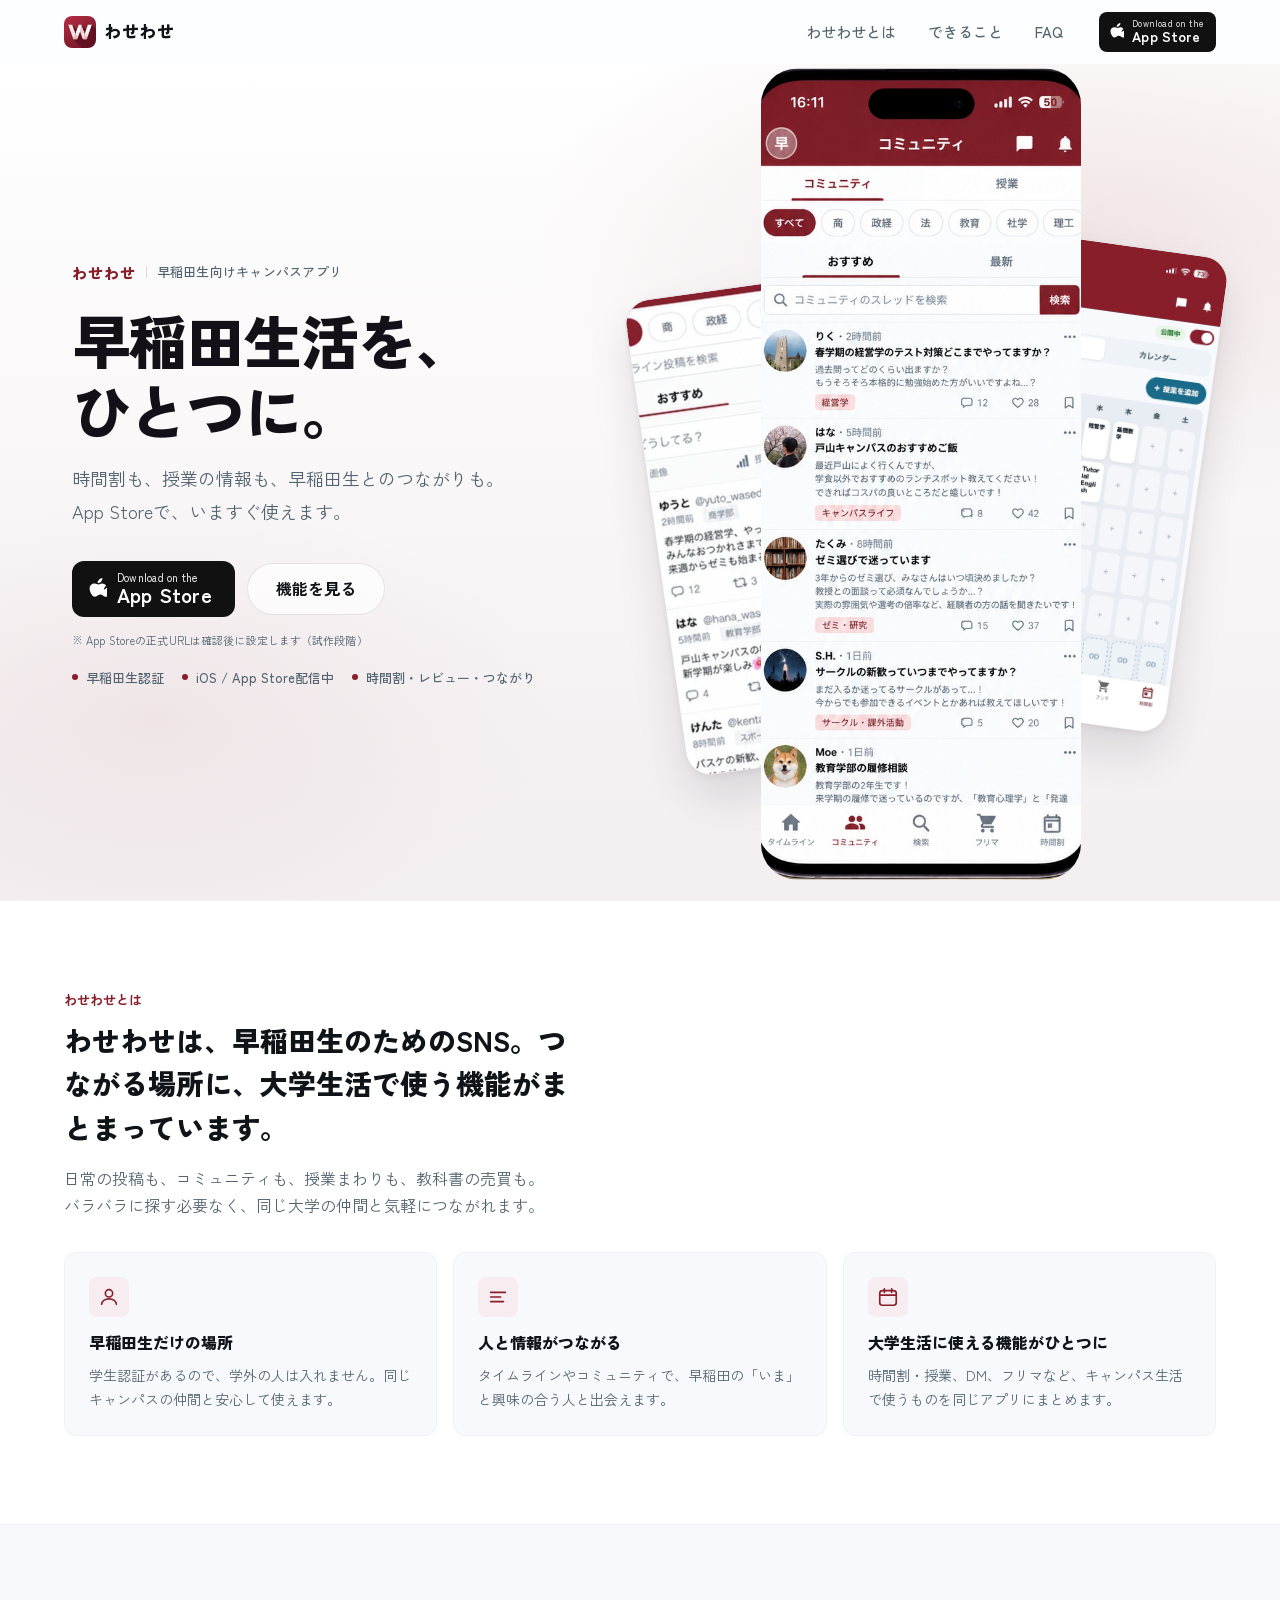
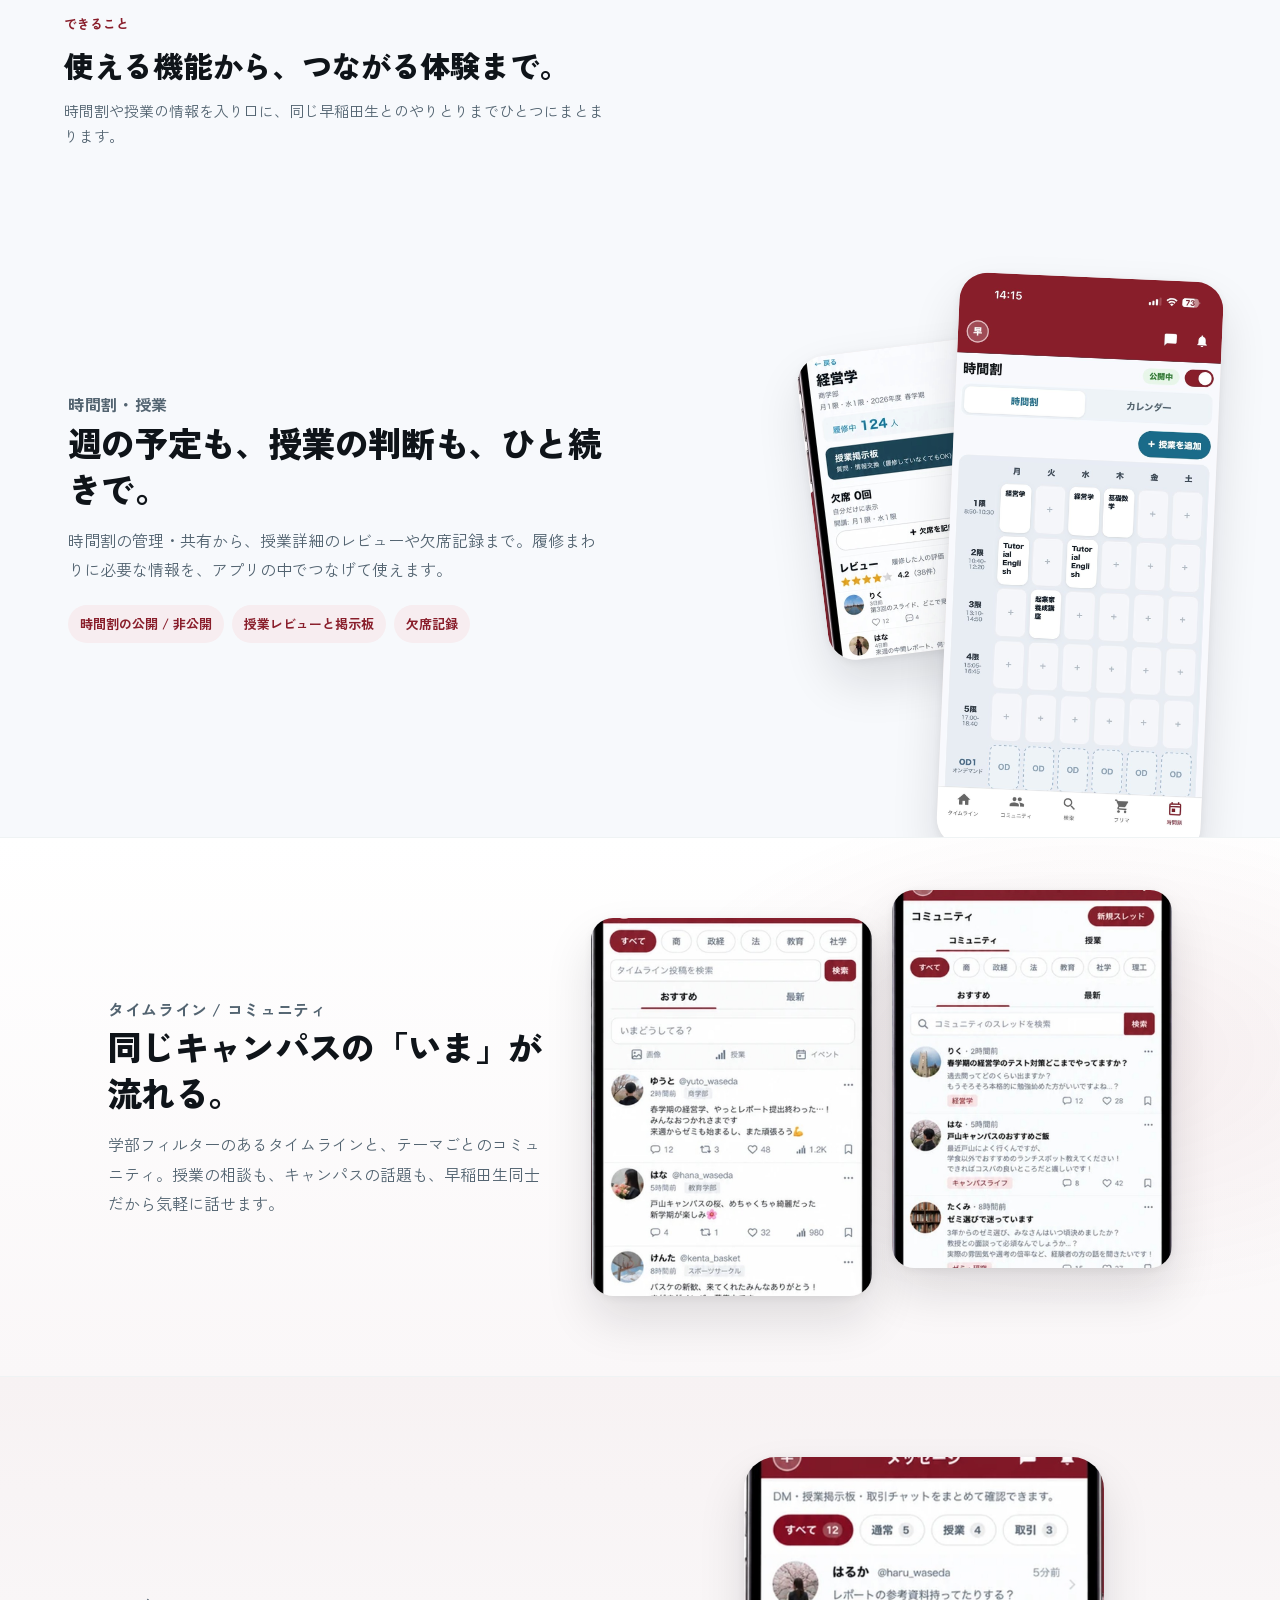
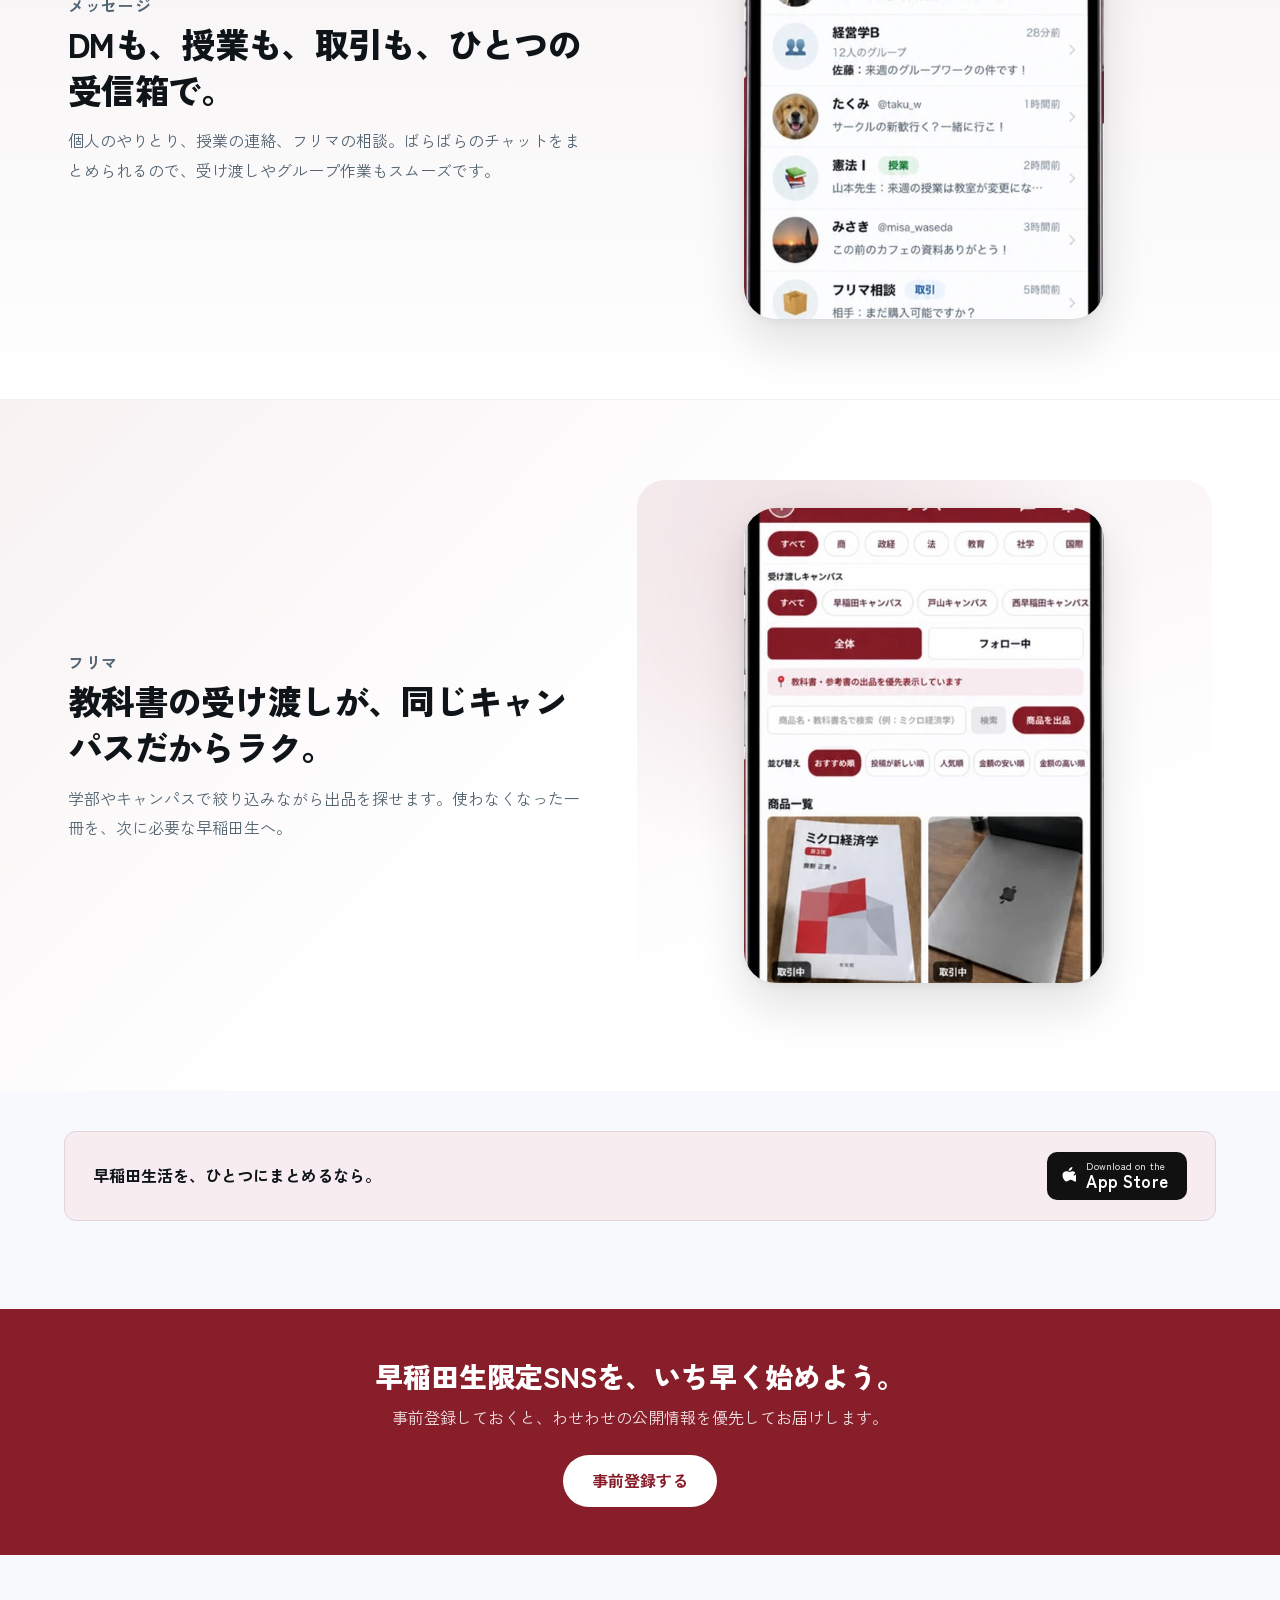
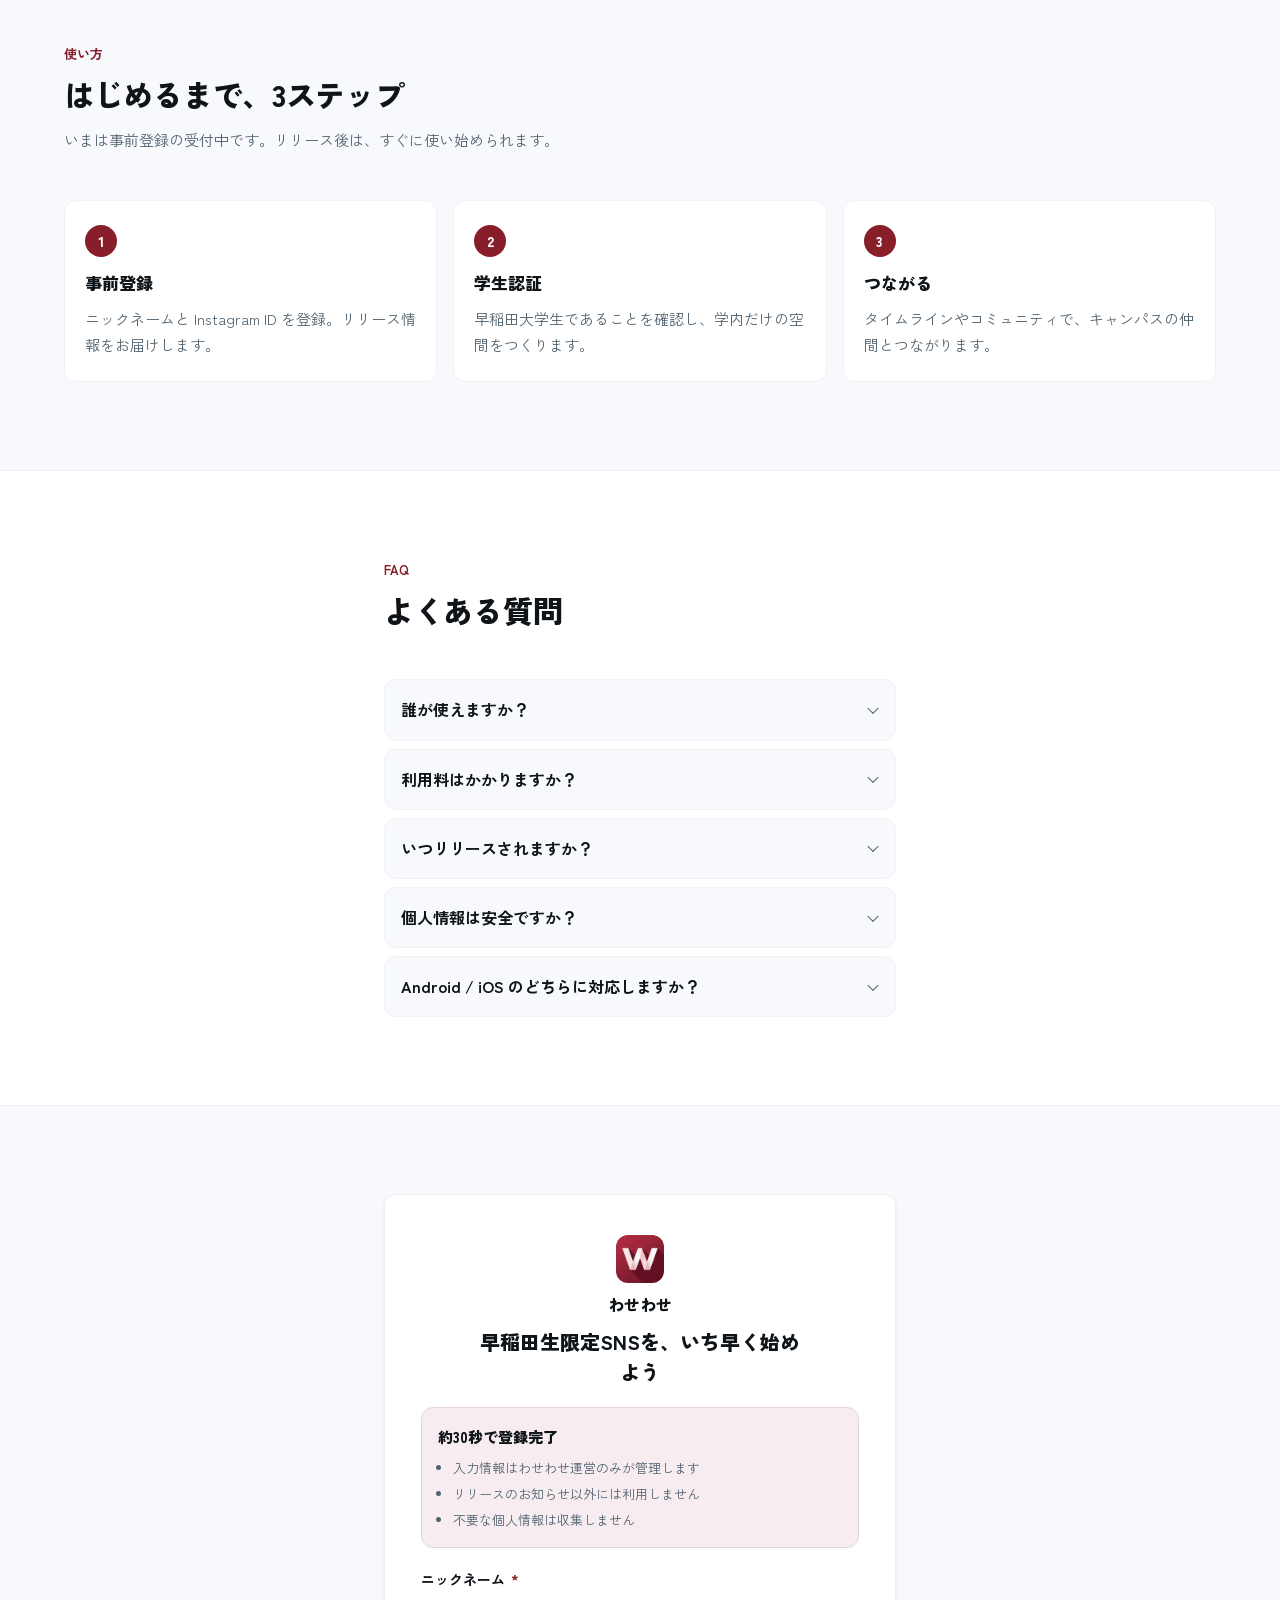
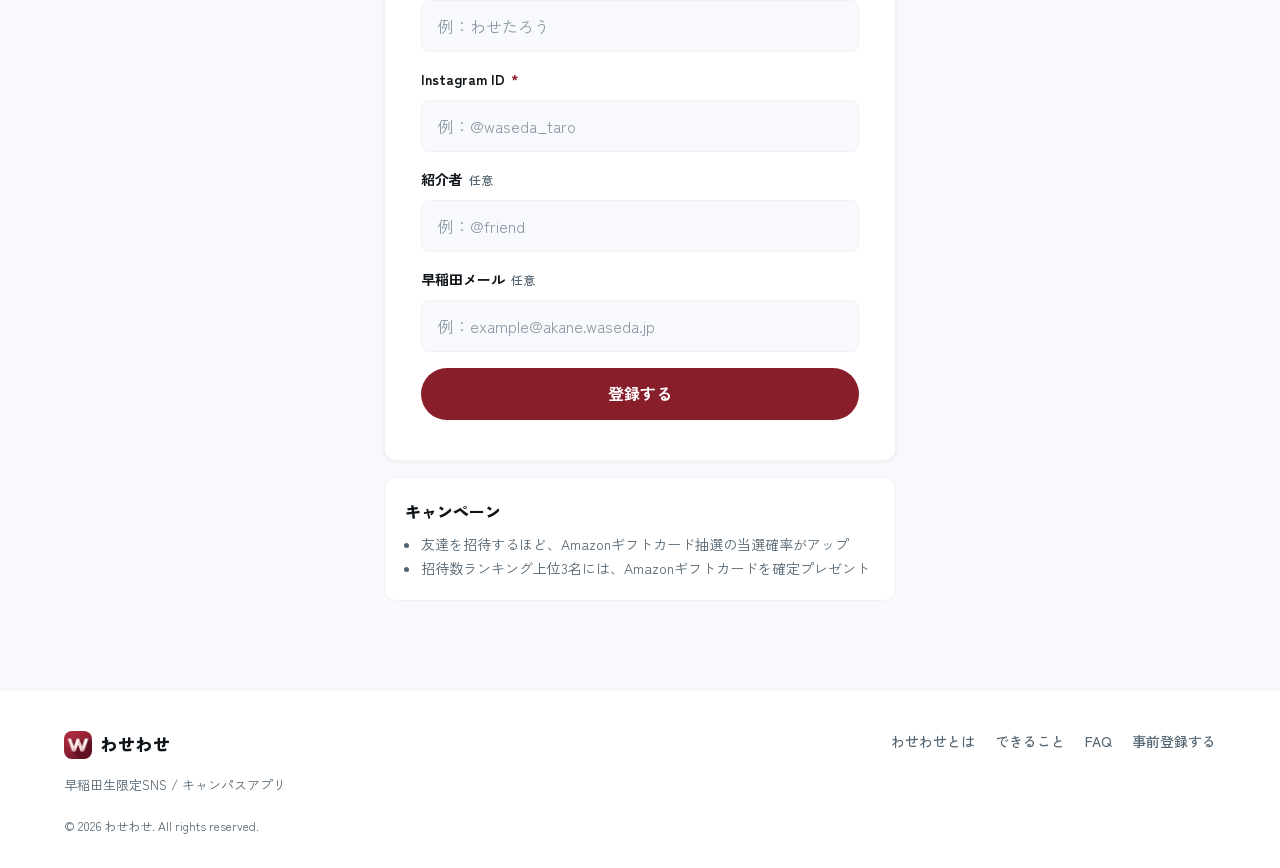
==== index.html @ 4f7f4a66 "Improve hero and feature visuals with cropped App Store screens. Extract phone-only frames from prom" ====
<!DOCTYPE html>
<html lang="ja">
<head>
  <meta charset="UTF-8" />
  <meta name="viewport" content="width=device-width, initial-scale=1.0" />

  <title>わせわせ | 早稲田生限定SNS</title>
  <meta name="description" content="わせわせは、早稲田生のためのSNS / キャンパスアプリ。タイムライン、コミュニティ、時間割・授業、DM、フリマで大学生活がひとつにつながる。事前登録受付中。" />
  <meta name="keywords" content="わせわせ,wasewase,早稲田大学,SNS,キャンパス,学生" />
  <meta name="author" content="わせわせ" />
  <meta name="robots" content="index, follow" />
  <meta name="google-site-verification" content="3jOhCCdu1LfEHLCVnYx2T_1ldAXAvMsO1ZqApKOHYyM" />
  <link rel="canonical" href="https://wasewase.app/" />

  <meta property="og:type" content="website" />
  <meta property="og:locale" content="ja_JP" />
  <meta property="og:site_name" content="わせわせ" />
  <meta property="og:title" content="わせわせ | 早稲田生限定SNS" />
  <meta property="og:description" content="タイムライン、コミュニティ、時間割・授業、DM、フリマ。早稲田生の大学生活がひとつにつながるSNS。事前登録受付中。" />
  <meta property="og:url" content="https://wasewase.app/" />
  <meta property="og:image" content="https://wasewase.app/assets/images/ogp.png" />
  <meta property="og:image:width" content="1200" />
  <meta property="og:image:height" content="630" />

  <meta name="twitter:card" content="summary_large_image" />
  <meta name="twitter:title" content="わせわせ | 早稲田生限定SNS" />
  <meta name="twitter:description" content="タイムライン、コミュニティ、時間割・授業、DM、フリマ。早稲田生の大学生活がひとつにつながるSNS。" />
  <meta name="twitter:image" content="https://wasewase.app/assets/images/ogp.png" />

  <script type="application/ld+json">
  {
    "@context": "https://schema.org",
    "@type": "WebSite",
    "name": "わせわせ",
    "alternateName": "wasewase",
    "url": "https://wasewase-officialwebsite.onrender.com/"
  }
  </script>

  <link rel="icon" type="image/png" href="./assets/icons/logo-icon.png" />
  <meta name="theme-color" content="#891E2B" />

  <link rel="preconnect" href="https://fonts.googleapis.com" />
  <link rel="preconnect" href="https://fonts.gstatic.com" crossorigin />
  <link href="https://fonts.googleapis.com/css2?family=Zen+Kaku+Gothic+New:wght@400;500;700;900&family=Noto+Sans+JP:wght@400;500;700&display=swap" rel="stylesheet" />

  <link rel="stylesheet" href="./css/style.css?v=20261009visuals3" />
  <link rel="stylesheet" href="./css/animation.css?v=20261009visuals3" />
  <noscript>
    <style>
      .reveal { opacity: 1; transform: none; }
    </style>
  </noscript>
</head>

<body>
  <a class="skip-link" href="#top">本文へスキップ</a>

  <header id="site-header" class="site-header">
    <div class="site-header__inner">
      <a href="#top" class="brand" aria-label="わせわせ トップへ">
        <span class="brand__icon" aria-hidden="true">
          <img src="./assets/icons/logo-icon.png" alt="" width="64" height="64" decoding="async" />
        </span>
        <span class="brand__name">わせわせ</span>
      </a>

      <nav class="site-nav" aria-label="メインナビゲーション">
        <a href="#about" class="site-nav__link">わせわせとは</a>
        <a href="#features" class="site-nav__link">できること</a>
        <a href="#faq" class="site-nav__link">FAQ</a>
      </nav>

      <a
        href="#"
        class="store-cta store-cta--sm header-cta"
        data-store-cta
        data-appstore-pending
        aria-describedby="appstore-url-note"
      >
        <span class="store-cta__icon" aria-hidden="true">
          <svg width="14" height="17" viewBox="0 0 14 17" fill="currentColor" aria-hidden="true"><path d="M11.6 9.1c0-2.1 1.7-3.1 1.8-3.2-1-1.4-2.5-1.6-3-1.7-1.3-.1-2.5.8-3.1.8-.7 0-1.7-.7-2.8-.7C2.3 4.4.5 5.6.5 8.1c0 1.6.6 3.3 1.4 4.5.7 1 1.5 2 2.6 2 .1 0 1.1-.1 2.2-1 .5-.4 1.3-.9 2.1-.9.8 0 1.5.4 2.1.9 1.1.9 1.3 1 2.1 1 1.1 0 1.9-1.1 2.6-2.1.8-1.1 1.1-2.2 1.1-2.2-.1 0-2-.8-2.1-3.2zM9.5 2.6C10.1 1.9 10.5.9 10.4 0c-.9 0-2 .6-2.6 1.3C7.1 2 6.6 3 6.7 3.9c1 .1 2-.5 2.8-1.3z"/></svg>
        </span>
        <span class="store-cta__text">
          <span class="store-cta__eyebrow">Download on the</span>
          <span class="store-cta__label">App Store</span>
        </span>
      </a>

      <button type="button" class="menu-toggle" id="menu-toggle" aria-label="メニューを開く" aria-expanded="false" aria-controls="mobile-menu">
        <span></span><span></span>
      </button>
    </div>

    <div id="mobile-menu" class="mobile-menu" hidden>
      <a href="#about" class="mobile-menu__link">わせわせとは</a>
      <a href="#features" class="mobile-menu__link">できること</a>
      <a href="#faq" class="mobile-menu__link">FAQ</a>
      <a
        href="#"
        class="store-cta mobile-menu__cta"
        data-store-cta
        data-appstore-pending
        aria-describedby="appstore-url-note"
      >
        <span class="store-cta__label">App Storeで入手</span>
      </a>
    </div>
  </header>

  <main id="top">
    <section class="hero" aria-labelledby="hero-heading">
      <div class="hero__atmosphere" aria-hidden="true"></div>

      <div class="hero__inner">
        <div class="hero__copy">
          <p class="hero__eyebrow">
            <span class="hero__brand-mark">わせわせ</span>
            <span class="hero__eyebrow-sep" aria-hidden="true"></span>
            <span>早稲田生向けキャンパスアプリ</span>
          </p>

          <h1 id="hero-heading" class="hero__title">
            早稲田生活を、<br class="hero__br" />ひとつに。
          </h1>

          <p class="hero__lead">
            時間割も、授業の情報も、早稲田生とのつながりも。<br class="hide-mobile" />
            App Storeで、いますぐ使えます。
          </p>

          <div class="hero__actions">
            <a
              href="#"
              class="store-cta store-cta--lg"
              data-store-cta
              data-appstore-pending
              aria-describedby="appstore-url-note"
            >
              <span class="store-cta__icon" aria-hidden="true">
                <svg width="18" height="22" viewBox="0 0 14 17" fill="currentColor" aria-hidden="true"><path d="M11.6 9.1c0-2.1 1.7-3.1 1.8-3.2-1-1.4-2.5-1.6-3-1.7-1.3-.1-2.5.8-3.1.8-.7 0-1.7-.7-2.8-.7C2.3 4.4.5 5.6.5 8.1c0 1.6.6 3.3 1.4 4.5.7 1 1.5 2 2.6 2 .1 0 1.1-.1 2.2-1 .5-.4 1.3-.9 2.1-.9.8 0 1.5.4 2.1.9 1.1.9 1.3 1 2.1 1 1.1 0 1.9-1.1 2.6-2.1.8-1.1 1.1-2.2 1.1-2.2-.1 0-2-.8-2.1-3.2zM9.5 2.6C10.1 1.9 10.5.9 10.4 0c-.9 0-2 .6-2.6 1.3C7.1 2 6.6 3 6.7 3.9c1 .1 2-.5 2.8-1.3z"/></svg>
              </span>
              <span class="store-cta__text">
                <span class="store-cta__eyebrow">Download on the</span>
                <span class="store-cta__label">App Store</span>
              </span>
            </a>
            <a href="#features" class="btn btn--ghost btn--lg hero__secondary">機能を見る</a>
          </div>

          <p id="appstore-url-note" class="hero__store-note">
            ※ App Storeの正式URLは確認後に設定します（試作段階）
          </p>

          <ul class="hero__facts">
            <li>早稲田生認証</li>
            <li>iOS / App Store配信中</li>
            <li>時間割・レビュー・つながり</li>
          </ul>
        </div>

        <div class="hero__visual" aria-label="アプリ画面のプレビュー">
          <div class="phone-stage phone-stage--hero">
            <div class="phone-stage__glow" aria-hidden="true"></div>

            <figure class="phone phone--side phone--left">
              <img
                src="./assets/images/shot-timeline.jpg"
                alt="わせわせのタイムライン画面"
                width="888"
                height="1200"
                decoding="async"
                fetchpriority="low"
              />
            </figure>

            <figure class="phone phone--main phone--framed phone--hero-main">
              <img
                src="./assets/images/shot-community-hi.jpg"
                alt="わせわせのコミュニティ画面。学部フィルターとスレッド一覧が表示されている"
                width="519"
                height="1315"
                decoding="async"
                fetchpriority="high"
              />
            </figure>

            <figure class="phone phone--side phone--right">
              <img
                src="./assets/images/app-timetable.jpg"
                alt="わせわせの時間割画面"
                width="390"
                height="848"
                decoding="async"
                fetchpriority="low"
              />
            </figure>
          </div>
        </div>
      </div>
    </section>

    <section id="about" class="section about" aria-labelledby="about-heading">
      <div class="section__inner">
        <p class="section__label reveal reveal--fade" data-reveal>わせわせとは</p>
        <h2 id="about-heading" class="about__statement reveal reveal--up" data-reveal>
          わせわせは、早稲田生のためのSNS。つながる場所に、大学生活で使う機能がまとまっています。
        </h2>
        <p class="about__note reveal reveal--up" data-reveal data-reveal-delay="80">
          日常の投稿も、コミュニティも、授業まわりも、教科書の売買も。<br class="hide-mobile" />
          バラバラに探す必要なく、同じ大学の仲間と気軽につながれます。
        </p>

        <ul class="about__points">
          <li class="point-card reveal reveal--up" data-reveal>
            <span class="point-card__icon" aria-hidden="true">
              <svg width="22" height="22" viewBox="0 0 24 24" fill="none"><path d="M12 12a4 4 0 1 0 0-8 4 4 0 0 0 0 8Z" stroke="currentColor" stroke-width="1.8"/><path d="M4 20c0-3.5 3.6-6 8-6s8 2.5 8 6" stroke="currentColor" stroke-width="1.8" stroke-linecap="round"/></svg>
            </span>
            <h3>早稲田生だけの場所</h3>
            <p>学生認証があるので、学外の人は入れません。同じキャンパスの仲間と安心して使えます。</p>
          </li>
          <li class="point-card reveal reveal--up" data-reveal data-reveal-delay="80">
            <span class="point-card__icon" aria-hidden="true">
              <svg width="22" height="22" viewBox="0 0 24 24" fill="none"><path d="M4 7h16M4 12h11M4 17h14" stroke="currentColor" stroke-width="1.8" stroke-linecap="round"/></svg>
            </span>
            <h3>人と情報がつながる</h3>
            <p>タイムラインやコミュニティで、早稲田の「いま」と興味の合う人と出会えます。</p>
          </li>
          <li class="point-card reveal reveal--up" data-reveal data-reveal-delay="160">
            <span class="point-card__icon" aria-hidden="true">
              <svg width="22" height="22" viewBox="0 0 24 24" fill="none"><rect x="3" y="5" width="18" height="16" rx="3" stroke="currentColor" stroke-width="1.8"/><path d="M8 3v4M16 3v4M3 10h18" stroke="currentColor" stroke-width="1.8" stroke-linecap="round"/></svg>
            </span>
            <h3>大学生活に使える機能がひとつに</h3>
            <p>時間割・授業、DM、フリマなど、キャンパス生活で使うものを同じアプリにまとめます。</p>
          </li>
        </ul>
      </div>
    </section>

    <section id="features" class="section features" aria-labelledby="features-heading">
      <div class="section__inner">
        <div class="section__header reveal reveal--up" data-reveal>
          <p class="section__label">できること</p>
          <h2 id="features-heading">使える機能から、つながる体験まで。</h2>
          <p class="section__desc">時間割や授業の情報を入り口に、同じ早稲田生とのやりとりまでひとつにまとまります。</p>
        </div>
      </div>

      <!-- 1. 時間割・授業：重なり2台 -->
      <article class="showcase showcase--pair reveal reveal--up" data-reveal aria-labelledby="feat-class-heading">
        <div class="showcase__inner">
          <div class="showcase__copy">
            <p class="showcase__label">時間割・授業</p>
            <h3 id="feat-class-heading">週の予定も、授業の判断も、ひと続きで。</h3>
            <p>時間割の管理・共有から、授業詳細のレビューや欠席記録まで。履修まわりに必要な情報を、アプリの中でつなげて使えます。</p>
            <ul class="showcase__points">
              <li>時間割の公開 / 非公開</li>
              <li>授業レビューと掲示板</li>
              <li>欠席記録</li>
            </ul>
          </div>
          <div class="showcase__visual showcase__visual--stack" aria-label="時間割と授業詳細の画面">
            <figure class="shot shot--back">
              <img src="./assets/images/shot-course.jpg" alt="わせわせの授業詳細画面。レビューと欠席記録が表示されている" width="911" height="1200" loading="eager" decoding="async" />
            </figure>
            <figure class="shot shot--front">
              <img src="./assets/images/app-timetable.jpg" alt="わせわせの時間割画面" width="390" height="848" loading="eager" decoding="async" />
            </figure>
          </div>
        </div>
      </article>

      <!-- 2. タイムライン / コミュニティ：横並び寄り + 色面 -->
      <article class="showcase showcase--social reveal reveal--up" data-reveal aria-labelledby="feat-social-heading">
        <div class="showcase__inner showcase__inner--wide">
          <div class="showcase__copy">
            <p class="showcase__label">タイムライン / コミュニティ</p>
            <h3 id="feat-social-heading">同じキャンパスの「いま」が流れる。</h3>
            <p>学部フィルターのあるタイムラインと、テーマごとのコミュニティ。授業の相談も、キャンパスの話題も、早稲田生同士だから気軽に話せます。</p>
          </div>
          <div class="showcase__visual showcase__visual--duo" aria-label="タイムラインとコミュニティの画面">
            <figure class="shot">
              <img src="./assets/images/shot-timeline.jpg" alt="わせわせのタイムライン画面。投稿一覧と学部フィルター" width="888" height="1200" loading="eager" decoding="async" />
            </figure>
            <figure class="shot shot--offset">
              <img src="./assets/images/shot-community.jpg" alt="わせわせのコミュニティ画面。スレッド一覧" width="888" height="1200" loading="eager" decoding="async" />
            </figure>
          </div>
        </div>
      </article>

      <!-- 3. DM：大写し1台 -->
      <article class="showcase showcase--focus reveal reveal--up" data-reveal aria-labelledby="feat-dm-heading">
        <div class="showcase__inner">
          <div class="showcase__copy">
            <p class="showcase__label">メッセージ</p>
            <h3 id="feat-dm-heading">DMも、授業も、取引も、ひとつの受信箱で。</h3>
            <p>個人のやりとり、授業の連絡、フリマの相談。ばらばらのチャットをまとめられるので、受け渡しやグループ作業もスムーズです。</p>
          </div>
          <div class="showcase__visual showcase__visual--focus">
            <figure class="shot shot--large">
              <img src="./assets/images/shot-messages.jpg" alt="わせわせのメッセージ画面。DM・授業・取引チャットが一覧表示されている" width="935" height="1200" loading="eager" decoding="async" />
            </figure>
          </div>
        </div>
      </article>

      <!-- 4. フリマ：パネル + 端末 -->
      <article class="showcase showcase--market reveal reveal--up" data-reveal aria-labelledby="feat-market-heading">
        <div class="showcase__inner">
          <div class="showcase__copy">
            <p class="showcase__label">フリマ</p>
            <h3 id="feat-market-heading">教科書の受け渡しが、同じキャンパスだからラク。</h3>
            <p>学部やキャンパスで絞り込みながら出品を探せます。使わなくなった一冊を、次に必要な早稲田生へ。</p>
          </div>
          <div class="showcase__visual showcase__visual--panel">
            <figure class="shot shot--large">
              <img src="./assets/images/shot-fleamarket.jpg" alt="わせわせのフリマ画面。教科書などの出品一覧" width="911" height="1200" loading="eager" decoding="async" />
            </figure>
          </div>
        </div>
      </article>

      <div class="section__inner">
        <div class="inline-cta reveal reveal--up" data-reveal>
          <p>早稲田生活を、ひとつにまとめるなら。</p>
          <a
            href="#"
            class="store-cta"
            data-store-cta
            data-appstore-pending
            aria-describedby="appstore-url-note"
          >
            <span class="store-cta__icon" aria-hidden="true">
              <svg width="14" height="17" viewBox="0 0 14 17" fill="currentColor" aria-hidden="true"><path d="M11.6 9.1c0-2.1 1.7-3.1 1.8-3.2-1-1.4-2.5-1.6-3-1.7-1.3-.1-2.5.8-3.1.8-.7 0-1.7-.7-2.8-.7C2.3 4.4.5 5.6.5 8.1c0 1.6.6 3.3 1.4 4.5.7 1 1.5 2 2.6 2 .1 0 1.1-.1 2.2-1 .5-.4 1.3-.9 2.1-.9.8 0 1.5.4 2.1.9 1.1.9 1.3 1 2.1 1 1.1 0 1.9-1.1 2.6-2.1.8-1.1 1.1-2.2 1.1-2.2-.1 0-2-.8-2.1-3.2zM9.5 2.6C10.1 1.9 10.5.9 10.4 0c-.9 0-2 .6-2.6 1.3C7.1 2 6.6 3 6.7 3.9c1 .1 2-.5 2.8-1.3z"/></svg>
            </span>
            <span class="store-cta__text">
              <span class="store-cta__eyebrow">Download on the</span>
              <span class="store-cta__label">App Store</span>
            </span>
          </a>
        </div>
      </div>
    </section>

    <section class="cta-band" aria-labelledby="mid-cta-heading">
      <div class="cta-band__inner">
        <h2 id="mid-cta-heading">早稲田生限定SNSを、いち早く始めよう。</h2>
        <p>事前登録しておくと、わせわせの公開情報を優先してお届けします。</p>
        <a href="#signup" class="btn btn--on-brand btn--lg" data-cta="primary">事前登録する</a>
      </div>
    </section>

    <section id="flow" class="section flow" aria-labelledby="flow-heading">
      <div class="section__inner">
        <div class="section__header reveal reveal--up" data-reveal>
          <p class="section__label">使い方</p>
          <h2 id="flow-heading">はじめるまで、3ステップ</h2>
          <p class="section__desc">いまは事前登録の受付中です。リリース後は、すぐに使い始められます。</p>
        </div>
        <ol class="flow__steps">
          <li class="flow-step reveal reveal--up" data-reveal>
            <span class="flow-step__index">1</span>
            <h3>事前登録</h3>
            <p>ニックネームと Instagram ID を登録。リリース情報をお届けします。</p>
          </li>
          <li class="flow-step reveal reveal--up" data-reveal data-reveal-delay="80">
            <span class="flow-step__index">2</span>
            <h3>学生認証</h3>
            <p>早稲田大学生であることを確認し、学内だけの空間をつくります。</p>
          </li>
          <li class="flow-step reveal reveal--up" data-reveal data-reveal-delay="160">
            <span class="flow-step__index">3</span>
            <h3>つながる</h3>
            <p>タイムラインやコミュニティで、キャンパスの仲間とつながります。</p>
          </li>
        </ol>
      </div>
    </section>

    <section id="faq" class="section faq" aria-labelledby="faq-heading">
      <div class="section__inner section__inner--narrow">
        <div class="section__header reveal reveal--up" data-reveal>
          <p class="section__label">FAQ</p>
          <h2 id="faq-heading">よくある質問</h2>
        </div>

        <div class="faq__list">
          <details class="faq-item reveal reveal--up" data-reveal>
            <summary>誰が使えますか？</summary>
            <div class="faq-item__a">
              <p>早稲田大学に在籍する学生が対象です。学生認証を通過した方のみご利用いただけます。</p>
            </div>
          </details>
          <details class="faq-item reveal reveal--up" data-reveal data-reveal-delay="60">
            <summary>利用料はかかりますか？</summary>
            <div class="faq-item__a">
              <p>基本機能は無料でご利用いただけます。今後の有料プランについては、リリース時にお知らせします。</p>
            </div>
          </details>
          <details class="faq-item reveal reveal--up" data-reveal data-reveal-delay="120">
            <summary>いつリリースされますか？</summary>
            <div class="faq-item__a">
              <p>現在開発中です。事前登録いただいた方には、リリース情報を優先してお届けします。</p>
            </div>
          </details>
          <details class="faq-item reveal reveal--up" data-reveal data-reveal-delay="180">
            <summary>個人情報は安全ですか？</summary>
            <div class="faq-item__a">
              <p>登録情報は適切に管理し、サービス運営以外の目的では利用しません。詳細はリリース時のプライバシーポリシーをご確認ください。</p>
            </div>
          </details>
          <details class="faq-item reveal reveal--up" data-reveal data-reveal-delay="240">
            <summary>Android / iOS のどちらに対応しますか？</summary>
            <div class="faq-item__a">
              <p>モバイルアプリとしての提供を予定しています。対応OSの詳細は、リリース前にお知らせします。</p>
            </div>
          </details>
        </div>
      </div>
    </section>

    <section id="signup" class="section signup" aria-labelledby="signup-heading">
      <div class="section__inner section__inner--narrow">
        <div class="signup__panel reveal reveal--up" data-reveal>

          <div class="cta-block" data-mode="preregister">
            <div id="signup-form-view">
              <div class="signup-brand">
                <span class="signup-brand__icon" aria-hidden="true">
                  <img src="./assets/icons/logo-icon.png" alt="" width="96" height="96" decoding="async" />
                </span>
                <p class="signup-brand__name">わせわせ</p>
                <h2 id="signup-heading" class="signup-brand__headline">
                  早稲田生限定SNSを、いち早く始めよう
                </h2>
              </div>

              <div class="trust-note">
                <p class="trust-note__title">約30秒で登録完了</p>
                <ul class="trust-note__list">
                  <li>入力情報はわせわせ運営のみが管理します</li>
                  <li>リリースのお知らせ以外には利用しません</li>
                  <li>不要な個人情報は収集しません</li>
                </ul>
              </div>

              <form id="preregister-form" class="signup-form" novalidate>
                <div class="form-field">
                  <label for="nickname" class="form-field__label">
                    ニックネーム<span class="form-field__req" aria-hidden="true">*</span>
                  </label>
                  <input
                    type="text"
                    id="nickname"
                    name="nickname"
                    class="form-field__input"
                    placeholder="例：わせたろう"
                    autocomplete="nickname"
                    maxlength="80"
                    required
                    aria-required="true"
                  />
                  <p class="form-field__error" data-error-for="nickname" hidden></p>
                </div>

                <div class="form-field">
                  <label for="instagram" class="form-field__label">
                    Instagram ID<span class="form-field__req" aria-hidden="true">*</span>
                  </label>
                  <input
                    type="text"
                    id="instagram"
                    name="instagram"
                    class="form-field__input"
                    placeholder="例：@waseda_taro"
                    autocomplete="username"
                    maxlength="80"
                    spellcheck="false"
                    required
                    aria-required="true"
                  />
                  <p class="form-field__error" data-error-for="instagram" hidden></p>
                </div>

                <div class="form-field">
                  <label for="referrer" class="form-field__label">
                    紹介者
                    <span class="form-field__optional">任意</span>
                  </label>
                  <input
                    type="text"
                    id="referrer"
                    name="referrer"
                    class="form-field__input"
                    placeholder="例：@friend"
                    maxlength="120"
                    spellcheck="false"
                  />
                  <p class="form-field__error" data-error-for="referrer" hidden></p>
                </div>

                <div class="form-field">
                  <label for="wasedaEmail" class="form-field__label">
                    早稲田メール
                    <span class="form-field__optional">任意</span>
                  </label>
                  <input
                    type="email"
                    id="wasedaEmail"
                    name="wasedaEmail"
                    class="form-field__input"
                    placeholder="例：example@akane.waseda.jp"
                    autocomplete="email"
                    maxlength="120"
                  />
                  <p class="form-field__error" data-error-for="wasedaEmail" hidden></p>
                </div>

                <button type="submit" class="btn btn--primary btn--lg btn--block" id="submit-btn">
                  <span class="btn__label">登録する</span>
                  <span class="btn__loading" hidden aria-hidden="true">送信中…</span>
                </button>

                <div id="form-message" class="form-message" role="status" aria-live="polite" hidden></div>
              </form>
            </div>

            <div id="signup-thanks" class="thanks-card" hidden tabindex="-1" role="status" aria-live="polite">
              <div class="thanks-card__icon" aria-hidden="true">
                <svg width="28" height="28" viewBox="0 0 28 28" fill="none">
                  <path d="M7 14.5 11.5 19 21 9" stroke="currentColor" stroke-width="2.2" stroke-linecap="round" stroke-linejoin="round"/>
                </svg>
              </div>

              <h3 class="thanks-card__title">事前登録ありがとうございます！</h3>
              <p class="thanks-card__lead">わせわせのリリース情報をいち早くお届けします。</p>

              <div class="campaign-note campaign-note--thanks">
                <p class="campaign-note__title">事前登録期間限定キャンペーン実施中</p>
                <ul class="campaign-note__list">
                  <li>友達を招待すると、Amazonギフトカード抽選の当選確率がアップ</li>
                  <li>さらに招待数ランキング上位3名には、Amazonギフトカードを確定プレゼント</li>
                </ul>
              </div>

              <p class="thanks-card__body">
                わせわせは、早稲田生が増えるほどもっと便利で楽しいコミュニティになります。<br />
                初期メンバーとして、ぜひ友達にも教えてみてください。
              </p>

              <a
                id="thanks-instagram-link"
                class="btn btn--primary btn--lg btn--block thanks-card__share"
                href="https://www.instagram.com/"
                target="_blank"
                rel="noopener noreferrer"
              >
                Instagramでシェアする
              </a>
            </div>
          </div>

          <div class="cta-block" data-mode="appstore" hidden>
            <div class="section__header section__header--center">
              <p class="section__label">ダウンロード</p>
              <h2 class="section__title">アプリをダウンロード</h2>
              <p class="section__desc">わせわせは App Store からダウンロードできます。</p>
            </div>
            <div class="appstore-cta">
              <a
                href="#"
                class="btn btn--primary btn--lg"
                data-appstore-link
                aria-label="App Store でダウンロード"
              >
                App Store で入手
              </a>
            </div>
          </div>
        </div>

        <aside class="campaign-card reveal reveal--up" data-reveal aria-labelledby="campaign-heading">
          <h3 id="campaign-heading">キャンペーン</h3>
          <ul>
            <li>友達を招待するほど、Amazonギフトカード抽選の当選確率がアップ</li>
            <li>招待数ランキング上位3名には、Amazonギフトカードを確定プレゼント</li>
          </ul>
        </aside>
      </div>
    </section>
  </main>

  <footer class="site-footer">
    <div class="site-footer__inner">
      <div class="site-footer__brand">
        <a href="#top" class="brand brand--footer">
          <span class="brand__icon" aria-hidden="true">
            <img src="./assets/icons/logo-icon.png" alt="" width="64" height="64" decoding="async" />
          </span>
          <span class="brand__name">わせわせ</span>
        </a>
        <p class="site-footer__tagline">早稲田生限定SNS / キャンパスアプリ</p>
      </div>

      <nav class="site-footer__nav" aria-label="フッターナビ">
        <a href="#about">わせわせとは</a>
        <a href="#features">できること</a>
        <a href="#faq">FAQ</a>
        <a href="#signup" data-cta="primary">事前登録する</a>
      </nav>

      <p class="site-footer__copy">
        &copy; <span id="year"></span> わせわせ. All rights reserved.
      </p>
    </div>
  </footer>

  <script src="./js/animation.js" defer></script>
  <script src="./js/form.js" defer></script>
  <script src="./js/main.js" defer></script>
</body>
</html>
---- css/style.css ----
/**
 * style.css
 * わせわせ公式サイト — アプリに合わせたライトなデザインシステム
 *
 * Primary #891E2B / Background #F7F9FC / Surface #FFFFFF
 */

:root {
  --primary: #891e2b;
  --primary-hover: #6f1722;
  --bg: #f7f9fc;
  --surface: #ffffff;
  --text: #0f1419;
  --muted: #536471;
  --border: #eff3f4;
  --soft-bg: #f7edf0;
  --soft-border: #e5d3d7;
  --error: #e53935;
  --hero-bg: #faf8f9;
  --hero-ink: #141018;
  --store-bg: #111111;
  --store-bg-hover: #000000;

  --radius: 12px;
  --radius-sm: 8px;
  --radius-pill: 999px;
  --shadow: 0 1px 4px rgba(0, 0, 0, 0.06);
  --shadow-device: 0 1px 4px rgba(0, 0, 0, 0.06), 0 16px 40px rgba(15, 20, 25, 0.08);
  --shadow-phone:
    0 2px 8px rgba(20, 16, 24, 0.06),
    0 24px 48px rgba(20, 16, 24, 0.12);

  --header-h: 56px;
  --max-w: 1200px;
  --font: "Zen Kaku Gothic New", "Hiragino Sans", "Hiragino Kaku Gothic ProN", "Noto Sans JP", Meiryo, sans-serif;
  --font-display: "Zen Kaku Gothic New", "Hiragino Sans", "Noto Sans JP", sans-serif;
  --ease: 0.2s ease;
  --ease-out: cubic-bezier(0.22, 1, 0.36, 1);
}

*,
*::before,
*::after {
  box-sizing: border-box;
}

html {
  scroll-behavior: smooth;
  scroll-padding-top: calc(var(--header-h) + 16px);
}

body {
  margin: 0;
  min-height: 100vh;
  font-family: var(--font);
  background: var(--bg);
  color: var(--text);
  line-height: 1.7;
  -webkit-font-smoothing: antialiased;
  overflow-x: hidden;
}

img {
  max-width: 100%;
  display: block;
}

a {
  color: inherit;
  text-decoration: none;
}

button,
input {
  font: inherit;
}

:focus-visible {
  outline: 2px solid var(--primary);
  outline-offset: 3px;
}

.skip-link {
  position: absolute;
  left: 12px;
  top: -48px;
  z-index: 100;
  padding: 8px 12px;
  border-radius: var(--radius-sm);
  background: var(--primary);
  color: #fff;
  font-weight: 700;
}

.skip-link:focus {
  top: 12px;
}

.hide-mobile {
  display: none;
}

@media (min-width: 768px) {
  :root {
    --header-h: 64px;
  }

  .hide-mobile {
    display: inline;
  }
}

/* =========================================================
   Brand
   ========================================================= */
.brand {
  display: inline-flex;
  align-items: center;
  gap: 8px;
}

.brand__icon {
  width: 32px;
  height: 32px;
  border-radius: var(--radius-sm);
  overflow: hidden;
  flex-shrink: 0;
  background: var(--primary);
}

.brand__icon img {
  width: 100%;
  height: 100%;
  object-fit: cover;
}

.brand__name {
  font-family: var(--font-display);
  font-size: 1.0625rem;
  font-weight: 900;
  letter-spacing: 0.04em;
  color: var(--text);
}

.brand--footer .brand__icon {
  width: 28px;
  height: 28px;
}

/* =========================================================
   Header
   ========================================================= */
.site-header {
  position: sticky;
  top: 0;
  z-index: 50;
  height: var(--header-h);
  background: rgba(255, 255, 255, 0.78);
  backdrop-filter: saturate(1.2) blur(12px);
  -webkit-backdrop-filter: saturate(1.2) blur(12px);
  border-bottom: 1px solid transparent;
  transition: border-color var(--ease), box-shadow var(--ease), background var(--ease);
}

.site-header.is-scrolled {
  border-bottom-color: var(--border);
  box-shadow: var(--shadow);
}

.site-header__inner {
  max-width: var(--max-w);
  margin: 0 auto;
  height: 100%;
  padding: 0 16px;
  display: flex;
  align-items: center;
  gap: 16px;
}

.site-nav {
  display: none;
  margin-left: auto;
  gap: 8px;
}

.site-nav__link {
  padding: 8px 12px;
  font-size: 0.9375rem;
  font-weight: 500;
  color: var(--muted);
  border-radius: var(--radius-sm);
}

.site-nav__link:hover {
  color: var(--text);
  background: var(--bg);
}

.header-cta {
  display: inline-flex;
  margin-left: auto;
  flex-shrink: 0;
}

.menu-toggle,
.mobile-menu {
  display: none !important;
}

@media (min-width: 768px) {
  .site-header__inner {
    padding: 0 24px;
  }

  .site-nav {
    display: flex;
  }

  .header-cta {
    margin-left: 8px;
  }
}

/* =========================================================
   Buttons
   ========================================================= */
.btn {
  display: inline-flex;
  align-items: center;
  justify-content: center;
  gap: 8px;
  min-height: 44px;
  padding: 0 20px;
  touch-action: manipulation;
  border: 1px solid transparent;
  border-radius: var(--radius-pill);
  font-weight: 700;
  cursor: pointer;
  transition: background var(--ease), color var(--ease), border-color var(--ease), transform var(--ease);
  text-align: center;
  white-space: nowrap;
}

.btn:active {
  transform: scale(0.98);
}

.btn--sm {
  min-height: 40px;
  padding: 0 16px;
  font-size: 0.875rem;
}

.btn--lg {
  min-height: 52px;
  padding: 0 28px;
  font-size: 1rem;
}

.btn--block {
  width: 100%;
}

.btn--primary {
  background: var(--primary);
  color: #fff;
}

.btn--primary:hover {
  background: var(--primary-hover);
}

.btn--ghost {
  background: var(--surface);
  color: var(--text);
  border-color: var(--border);
}

.btn--ghost:hover {
  background: var(--bg);
  border-color: var(--soft-border);
}

.btn--on-brand {
  background: #fff;
  color: var(--primary);
}

.btn--on-brand:hover {
  background: var(--soft-bg);
}

.btn:disabled {
  opacity: 0.55;
  cursor: not-allowed;
  transform: none;
}

/* =========================================================
   Sections
   ========================================================= */
.section {
  padding: 64px 0;
}

.section__inner {
  max-width: var(--max-w);
  margin: 0 auto;
  padding: 0 16px;
}

.section__inner--narrow {
  max-width: 560px;
}

.section__header {
  margin-bottom: 32px;
}

.section__header--center {
  text-align: center;
}

.section__label {
  margin: 0 0 8px;
  font-size: 0.8125rem;
  font-weight: 700;
  color: var(--primary);
}

.section__header h2,
.section__title {
  margin: 0 0 12px;
  font-size: clamp(1.375rem, 4vw, 1.875rem);
  font-weight: 800;
  line-height: 1.4;
  letter-spacing: -0.01em;
}

.section__desc {
  margin: 0;
  max-width: 36em;
  color: var(--muted);
  font-size: 0.9375rem;
}

.section__header--center .section__desc {
  margin-inline: auto;
}

@media (min-width: 768px) {
  .section {
    padding: 88px 0;
  }

  .section__inner {
    padding: 0 24px;
  }

  .section__header {
    margin-bottom: 48px;
  }
}

/* =========================================================
   Store CTA (App Store style)
   ========================================================= */
.store-cta {
  display: inline-flex;
  align-items: center;
  justify-content: center;
  gap: 10px;
  min-height: 48px;
  padding: 8px 18px 8px 14px;
  border: 1px solid transparent;
  border-radius: 10px;
  background: var(--store-bg);
  color: #fff;
  text-decoration: none;
  cursor: pointer;
  transition: background var(--ease), transform var(--ease), opacity var(--ease);
  touch-action: manipulation;
  white-space: nowrap;
}

.store-cta:hover {
  background: var(--store-bg-hover);
}

.store-cta:active {
  transform: scale(0.98);
}

.store-cta[data-appstore-pending] {
  cursor: default;
}

.store-cta__icon {
  display: inline-flex;
  flex-shrink: 0;
  line-height: 0;
}

.store-cta__text {
  display: flex;
  flex-direction: column;
  align-items: flex-start;
  line-height: 1.05;
  gap: 1px;
}

.store-cta__eyebrow {
  font-size: 0.625rem;
  font-weight: 500;
  letter-spacing: 0.02em;
  opacity: 0.85;
}

.store-cta__label {
  font-family: var(--font-display);
  font-size: 1.0625rem;
  font-weight: 700;
  letter-spacing: 0.01em;
}

.store-cta--sm {
  min-height: 40px;
  padding: 6px 12px 6px 10px;
  gap: 8px;
  border-radius: 8px;
}

.store-cta--sm .store-cta__eyebrow {
  font-size: 0.5625rem;
}

.store-cta--sm .store-cta__label {
  font-size: 0.875rem;
}

.store-cta--lg {
  min-height: 56px;
  padding: 10px 22px 10px 16px;
  border-radius: 12px;
}

.store-cta--lg .store-cta__eyebrow {
  font-size: 0.6875rem;
}

.store-cta--lg .store-cta__label {
  font-size: 1.25rem;
}

/* =========================================================
   Hero — Premium × Campus Platform
   ========================================================= */
.hero {
  position: relative;
  isolation: isolate;
  overflow: hidden;
  padding:
    max(28px, env(safe-area-inset-top, 0px))
    0
    max(40px, env(safe-area-inset-bottom, 0px));
  background: var(--hero-bg);
  color: var(--hero-ink);
}

.hero__atmosphere {
  position: absolute;
  inset: 0;
  z-index: -1;
  pointer-events: none;
  background:
    radial-gradient(ellipse 70% 55% at 85% 20%, rgba(137, 30, 43, 0.1), transparent 62%),
    radial-gradient(ellipse 55% 45% at 12% 78%, rgba(137, 30, 43, 0.06), transparent 58%),
    linear-gradient(180deg, #fff 0%, var(--hero-bg) 42%, #f3eef0 100%);
}

.hero__inner {
  width: min(100%, var(--max-w));
  margin: 0 auto;
  padding: 0 20px;
  display: flex;
  flex-direction: column;
  gap: 36px;
}

.hero__copy {
  max-width: 36rem;
  margin: 0 auto;
  text-align: center;
}

.hero__eyebrow {
  display: inline-flex;
  align-items: center;
  justify-content: center;
  flex-wrap: wrap;
  gap: 8px 10px;
  margin: 0 0 20px;
  font-size: 0.8125rem;
  font-weight: 500;
  color: var(--muted);
  letter-spacing: 0.02em;
}

.hero__brand-mark {
  font-family: var(--font-display);
  font-weight: 900;
  font-size: 0.9375rem;
  letter-spacing: 0.06em;
  color: var(--primary);
}

.hero__eyebrow-sep {
  width: 1px;
  height: 12px;
  background: var(--soft-border);
}

.hero__title {
  margin: 0 0 18px;
  font-family: var(--font-display);
  font-size: clamp(2.125rem, 9vw, 3.75rem);
  font-weight: 900;
  line-height: 1.18;
  letter-spacing: -0.03em;
  color: var(--hero-ink);
}

.hero__lead {
  margin: 0 auto 28px;
  max-width: 28em;
  font-size: clamp(0.9375rem, 2.8vw, 1.125rem);
  font-weight: 400;
  color: var(--muted);
  line-height: 1.85;
}

.hero__actions {
  display: flex;
  flex-direction: column;
  align-items: stretch;
  gap: 12px;
  margin-bottom: 12px;
}

.hero__secondary {
  background: rgba(255, 255, 255, 0.72);
  border-color: rgba(15, 20, 25, 0.1);
}

.hero__secondary:hover {
  background: #fff;
  border-color: var(--soft-border);
}

.hero__store-note {
  margin: 0 0 18px;
  font-size: 0.6875rem;
  color: var(--muted);
  opacity: 0.72;
  letter-spacing: 0.01em;
}

.hero__facts {
  display: flex;
  flex-wrap: wrap;
  justify-content: center;
  gap: 8px 18px;
  margin: 0;
  padding: 0;
  list-style: none;
  color: var(--muted);
  font-size: 0.8125rem;
  font-weight: 500;
}

.hero__facts li {
  position: relative;
  padding-left: 14px;
}

.hero__facts li::before {
  content: "";
  position: absolute;
  left: 0;
  top: 0.55em;
  width: 6px;
  height: 6px;
  border-radius: 50%;
  background: var(--primary);
}

.hero__visual {
  position: relative;
  min-width: 0;
  width: 100%;
}

.phone-stage {
  position: relative;
  width: min(100%, 380px);
  height: 460px;
  margin: 0 auto;
}

.phone-stage--hero {
  width: min(100%, 420px);
  height: 500px;
}

.phone-stage__glow {
  position: absolute;
  left: 50%;
  top: 48%;
  width: 72%;
  height: 72%;
  transform: translate(-50%, -50%);
  border-radius: 50%;
  background: radial-gradient(circle, rgba(137, 30, 43, 0.16) 0%, rgba(137, 30, 43, 0.04) 46%, transparent 70%);
  filter: blur(8px);
  pointer-events: none;
  z-index: 0;
}

.phone {
  margin: 0;
  position: absolute;
  overflow: hidden;
  background: #f4f2f3;
  border: 1px solid rgba(15, 20, 25, 0.06);
  border-radius: 28px;
  box-shadow: var(--shadow-phone);
  aspect-ratio: 390 / 848;
  z-index: 1;
}

.phone img {
  position: absolute;
  inset: 0;
  display: block;
  width: 100%;
  height: 100%;
  object-fit: cover;
  object-position: top center;
  background: #f4f2f3;
}

/* App Store素材から切り出した端末（既にベゼル込み） */
.phone--framed {
  background: transparent;
  border: none;
  border-radius: 0;
  box-shadow: none;
  aspect-ratio: auto;
}

.phone--framed img {
  position: relative;
  width: 100%;
  height: auto;
  object-fit: contain;
  filter: drop-shadow(0 18px 36px rgba(20, 16, 24, 0.18));
  background: transparent;
  border-radius: 0;
}

.phone--main {
  z-index: 3;
  width: min(62%, 240px);
  left: 50%;
  top: 50%;
  transform: translate(-50%, -50%);
  border-radius: 32px;
}

.phone--hero-main {
  width: min(68%, 260px);
}

.phone--side {
  z-index: 1;
  width: min(46%, 168px);
  top: 54%;
}

.phone--left {
  left: 0;
  transform: translateY(-50%) rotate(-8deg) scale(0.92);
}

.phone--right {
  right: 0;
  left: auto;
  transform: translateY(-46%) rotate(8deg) scale(0.92);
}

@media (min-width: 480px) {
  .hero__actions {
    flex-direction: row;
    justify-content: center;
    align-items: center;
  }

  .phone-stage,
  .phone-stage--hero {
    width: min(100%, 480px);
    height: 520px;
  }

  .phone--main,
  .phone--hero-main {
    width: 270px;
  }

  .phone--side {
    width: 190px;
  }
}

@media (min-width: 960px) {
  .hero {
    min-height: calc(100svh - var(--header-h));
    display: flex;
    align-items: center;
    padding: 48px 0 64px;
  }

  .hero__inner {
    display: grid;
    grid-template-columns: minmax(300px, 1fr) minmax(340px, 1.1fr);
    align-items: center;
    gap: 40px 40px;
    padding: 0 32px;
  }

  .hero__copy {
    margin: 0;
    text-align: left;
    max-width: 34rem;
  }

  .hero__eyebrow {
    justify-content: flex-start;
  }

  .hero__title {
    font-size: clamp(3rem, 4.6vw, 4.25rem);
  }

  .hero__lead {
    margin-left: 0;
    margin-bottom: 32px;
  }

  .hero__actions {
    justify-content: flex-start;
    margin-bottom: 14px;
  }

  .hero__facts {
    justify-content: flex-start;
  }

  .phone-stage,
  .phone-stage--hero {
    width: 100%;
    max-width: 600px;
    height: 600px;
    margin-right: 0;
    margin-left: auto;
  }

  .phone--main,
  .phone--hero-main {
    width: 300px;
    border-radius: 36px;
  }

  .phone--side {
    width: 220px;
  }

  .phone--left {
    left: 2%;
    top: 58%;
  }

  .phone--right {
    right: 0;
    top: 48%;
  }
}

@media (min-width: 1200px) {
  .phone-stage,
  .phone-stage--hero {
    height: 640px;
    max-width: 640px;
  }

  .phone--main,
  .phone--hero-main {
    width: 320px;
  }

  .phone--side {
    width: 240px;
  }
}

/* Feature sections still use .device (unchanged below-hero UI) */
.device-track {
  display: flex;
  gap: 16px;
  overflow-x: auto;
  scroll-snap-type: x mandatory;
  -webkit-overflow-scrolling: touch;
  padding: 8px 16px 28px;
  scrollbar-width: none;
}

.device-track::-webkit-scrollbar {
  display: none;
}

.device {
  flex: 0 0 220px;
  scroll-snap-align: center;
  margin: 0;
  background: var(--surface);
  border: 1px solid var(--border);
  border-radius: 28px;
  padding: 8px;
  box-shadow: var(--shadow-device);
}

.device img {
  display: block;
  width: 100%;
  height: auto;
  aspect-ratio: 390 / 848;
  object-fit: contain;
  object-position: top center;
  border-radius: 20px;
  background: var(--bg);
}

.device figcaption {
  margin: 8px 0 4px;
  text-align: center;
  font-size: 0.75rem;
  font-weight: 700;
  color: var(--muted);
}

@media (min-width: 960px) {
  .device-track {
    display: grid;
    grid-template-columns: repeat(3, minmax(0, 1fr));
    overflow: visible;
    padding: 12px 0 8px;
    gap: 12px;
  }

  .device {
    flex: none;
    width: auto;
  }
}

/* =========================================================
   About
   ========================================================= */
.about {
  background: var(--surface);
  border-top: 1px solid var(--border);
  border-bottom: 1px solid var(--border);
}

.about__statement {
  margin: 0 0 16px;
  max-width: 18em;
  font-size: clamp(1.25rem, 3.6vw, 1.75rem);
  font-weight: 800;
  line-height: 1.55;
}

.about__note {
  margin: 0 0 32px;
  max-width: 40em;
  color: var(--muted);
}

.about__points {
  list-style: none;
  margin: 0;
  padding: 0;
  display: grid;
  gap: 12px;
}

.point-card {
  padding: 20px 16px;
  background: var(--bg);
  border: 1px solid var(--border);
  border-radius: var(--radius);
}

.point-card__icon {
  display: grid;
  place-items: center;
  width: 40px;
  height: 40px;
  margin-bottom: 12px;
  border-radius: var(--radius-sm);
  color: var(--primary);
  background: var(--soft-bg);
}

.point-card h3 {
  margin: 0 0 8px;
  font-size: 1rem;
  font-weight: 800;
}

.point-card p {
  margin: 0;
  font-size: 0.875rem;
  color: var(--muted);
}

@media (min-width: 768px) {
  .about__points {
    grid-template-columns: repeat(3, 1fr);
    gap: 16px;
  }

  .point-card {
    padding: 24px;
  }
}

/* =========================================================
   Features
   ========================================================= */
.feature-block {
  display: grid;
  gap: 20px;
  margin-bottom: 48px;
  align-items: center;
}

.feature-block__label,
.support-card__label {
  margin: 0 0 8px;
  font-size: 0.8125rem;
  font-weight: 700;
  color: var(--primary);
}

.feature-block h3,
.support-card h3 {
  margin: 0 0 12px;
  font-size: 1.25rem;
  font-weight: 800;
  line-height: 1.45;
}

.feature-block p,
.support-card p {
  margin: 0;
  color: var(--muted);
}

.feature-block__device,
.feature-block__devices {
  margin: 0;
  display: flex;
  justify-content: center;
  gap: 12px;
}

.feature-block__devices {
  flex-wrap: wrap;
}

.feature-block__device .device,
.feature-block__devices .device {
  flex: 0 0 auto;
  width: min(220px, 42vw);
  padding: 0;
  background: transparent;
  border: 0;
  border-radius: 0;
  overflow: visible;
  box-shadow: none;
}

.feature-block__device .device {
  width: min(240px, 72vw);
  border-radius: 24px;
  overflow: hidden;
  box-shadow: var(--shadow-device);
}

.feature-block__devices .device img {
  border-radius: 24px;
  box-shadow: var(--shadow-device);
}

.feature-block__device .device img,
.feature-block__devices .device img {
  display: block;
  width: 100%;
  height: auto;
  aspect-ratio: 390 / 848;
  object-fit: contain;
  object-position: top center;
  background: #fff;
}

.feature-block__device .device img {
  border-radius: 0;
}

.feature-block__devices .device figcaption {
  margin: 8px 0 0;
  text-align: center;
  font-size: 0.75rem;
  font-weight: 700;
  color: var(--muted);
}

.feature-block__copy .feature-sublist {
  margin-top: 16px;
}

.feature-panel {
  margin: 0 0 32px;
  padding: 28px 20px;
  background: var(--surface);
  border: 1px solid var(--border);
  border-radius: var(--radius);
  box-shadow: var(--shadow);
}

.feature-panel__label {
  margin: 0 0 8px;
  font-size: 0.8125rem;
  font-weight: 700;
  color: var(--primary);
}

.feature-panel h3 {
  margin: 0 0 12px;
  font-size: 1.25rem;
  font-weight: 800;
  line-height: 1.45;
}

.feature-panel > p {
  margin: 0 0 16px;
  color: var(--muted);
}

.feature-panel--compact > p:last-child,
.feature-panel--compact > p {
  margin-bottom: 0;
}

.feature-sublist {
  list-style: none;
  margin: 0;
  padding: 0;
  display: flex;
  flex-wrap: wrap;
  gap: 8px;
}

.feature-sublist li {
  padding: 8px 12px;
  border-radius: var(--radius-pill);
  background: var(--soft-bg);
  border: 1px solid var(--soft-border);
  color: var(--text);
  font-size: 0.8125rem;
  font-weight: 700;
}

.peer-grid {
  display: grid;
  gap: 12px;
  margin: 0 0 32px;
}

.peer-card {
  padding: 24px 20px;
  background: var(--surface);
  border: 1px solid var(--border);
  border-radius: var(--radius);
  box-shadow: var(--shadow);
}

.peer-card__label {
  margin: 0 0 8px;
  font-size: 0.8125rem;
  font-weight: 700;
  color: var(--primary);
}

.peer-card h3 {
  margin: 0 0 12px;
  font-size: 1.125rem;
  font-weight: 800;
  line-height: 1.45;
}

.peer-card p {
  margin: 0;
  color: var(--muted);
}

.support-grid {
  display: grid;
  gap: 12px;
  margin-top: 8px;
}

.support-card {
  padding: 24px 20px;
  background: var(--surface);
  border: 1px solid var(--border);
  border-radius: var(--radius);
  box-shadow: var(--shadow);
}

.inline-cta {
  margin-top: 40px;
  padding: 24px 20px;
  display: flex;
  flex-direction: column;
  align-items: center;
  gap: 16px;
  text-align: center;
  background: var(--soft-bg);
  border: 1px solid var(--soft-border);
  border-radius: var(--radius);
}

.inline-cta p {
  margin: 0;
  font-weight: 700;
}

@media (min-width: 768px) {
  .feature-block {
    grid-template-columns: 1fr 240px;
    gap: 40px;
    margin-bottom: 72px;
  }

  .feature-block--reverse {
    grid-template-columns: 240px 1fr;
  }

  .feature-block--reverse .feature-block__copy {
    order: 2;
  }

  .feature-block--pair {
    grid-template-columns: 1fr minmax(280px, 460px);
  }

  .feature-block--pair .feature-block__devices {
    justify-content: flex-end;
  }

  .feature-block--pair .feature-block__devices .device {
    width: min(210px, 100%);
  }

  .feature-block h3,
  .feature-panel h3 {
    font-size: 1.5rem;
  }

  .feature-panel {
    margin-bottom: 40px;
    padding: 32px 28px;
  }

  .peer-grid {
    grid-template-columns: 1fr;
    margin-bottom: 40px;
  }

  .support-grid {
    grid-template-columns: 1.3fr 1fr 1fr;
    gap: 16px;
  }

  .inline-cta {
    flex-direction: row;
    justify-content: space-between;
    padding: 20px 28px;
  }
}

/* =========================================================
   CTA band
   ========================================================= */
.cta-band {
  background: var(--primary);
  color: #fff;
  padding: 48px 16px;
  text-align: center;
}

.cta-band__inner {
  max-width: 640px;
  margin: 0 auto;
}

.cta-band h2 {
  margin: 0 0 8px;
  font-size: clamp(1.25rem, 4vw, 1.75rem);
  font-weight: 800;
  line-height: 1.4;
}

.cta-band p {
  margin: 0 0 24px;
  color: rgba(255, 255, 255, 0.86);
}

/* =========================================================
   Flow
   ========================================================= */
.flow__steps {
  list-style: none;
  margin: 0;
  padding: 0;
  display: grid;
  gap: 12px;
  counter-reset: none;
}

.flow-step {
  padding: 24px 20px;
  background: var(--surface);
  border: 1px solid var(--border);
  border-radius: var(--radius);
}

.flow-step__index {
  display: inline-grid;
  place-items: center;
  width: 32px;
  height: 32px;
  margin-bottom: 12px;
  border-radius: 50%;
  font-size: 0.875rem;
  font-weight: 800;
  color: #fff;
  background: var(--primary);
}

.flow-step h3 {
  margin: 0 0 8px;
  font-size: 1.0625rem;
  font-weight: 800;
}

.flow-step p {
  margin: 0;
  color: var(--muted);
  font-size: 0.9375rem;
}

@media (min-width: 768px) {
  .flow__steps {
    grid-template-columns: repeat(3, 1fr);
    gap: 16px;
  }
}

/* =========================================================
   FAQ
   ========================================================= */
.faq {
  background: var(--surface);
  border-top: 1px solid var(--border);
  border-bottom: 1px solid var(--border);
}

.faq__list {
  display: flex;
  flex-direction: column;
  gap: 8px;
}

.faq-item {
  border: 1px solid var(--border);
  border-radius: var(--radius);
  background: var(--bg);
  overflow: hidden;
}

.faq-item summary {
  list-style: none;
  cursor: pointer;
  padding: 16px 44px 16px 16px;
  font-weight: 700;
  position: relative;
}

.faq-item summary::-webkit-details-marker {
  display: none;
}

.faq-item summary::after {
  content: "";
  position: absolute;
  right: 18px;
  top: 50%;
  width: 8px;
  height: 8px;
  border-right: 1.5px solid var(--muted);
  border-bottom: 1.5px solid var(--muted);
  transform: translateY(-70%) rotate(45deg);
  transition: transform 0.2s ease;
}

.faq-item[open] summary::after {
  transform: translateY(-20%) rotate(225deg);
}

.faq-item__a {
  padding: 0 16px 16px;
  color: var(--muted);
  font-size: 0.9375rem;
}

.faq-item__a p {
  margin: 0;
}

/* =========================================================
   Signup
   ========================================================= */
.signup__panel {
  padding: 28px 20px;
  background: var(--surface);
  border: 1px solid var(--border);
  border-radius: var(--radius);
  box-shadow: var(--shadow);
}

.cta-block[hidden] {
  display: none;
}

.signup-brand {
  display: flex;
  flex-direction: column;
  align-items: center;
  text-align: center;
  gap: 8px;
  margin: 0 0 20px;
}

.signup-brand__icon {
  width: 48px;
  height: 48px;
  border-radius: var(--radius);
  overflow: hidden;
  background: var(--primary);
}

.signup-brand__icon img {
  width: 100%;
  height: 100%;
  object-fit: cover;
}

.signup-brand__name {
  margin: 0;
  font-size: 1rem;
  font-weight: 800;
}

.signup-brand__headline {
  margin: 0;
  max-width: 16em;
  font-size: 1.25rem;
  font-weight: 800;
  line-height: 1.5;
}

.trust-note {
  margin: 0 0 20px;
  padding: 16px;
  border-radius: var(--radius);
  border: 1px solid var(--soft-border);
  background: var(--soft-bg);
}

.trust-note__title {
  margin: 0 0 8px;
  font-size: 0.9375rem;
  font-weight: 800;
}

.trust-note__list {
  margin: 0;
  padding-left: 1.15em;
  display: flex;
  flex-direction: column;
  gap: 4px;
  font-size: 0.8125rem;
  color: var(--muted);
}

.signup-form {
  display: flex;
  flex-direction: column;
  gap: 16px;
}

.form-field {
  display: flex;
  flex-direction: column;
  gap: 8px;
}

.form-field__label {
  display: flex;
  flex-wrap: wrap;
  align-items: baseline;
  gap: 6px;
  font-size: 0.875rem;
  font-weight: 700;
}

.form-field__req {
  color: var(--primary);
}

.form-field__optional {
  font-size: 0.75rem;
  font-weight: 500;
  color: var(--muted);
}

.form-field__input {
  width: 100%;
  height: 52px;
  padding: 0 16px;
  border-radius: var(--radius-sm);
  border: 1px solid var(--border);
  background: var(--bg);
  color: var(--text);
  outline: none;
  transition: border-color var(--ease), box-shadow var(--ease);
}

.form-field__input::placeholder {
  color: #8b98a5;
}

.form-field__input:hover {
  border-color: var(--soft-border);
}

.form-field__input:focus {
  border-color: var(--primary);
  box-shadow: 0 0 0 3px rgba(137, 30, 43, 0.12);
  background: var(--surface);
}

.form-field__input.is-invalid {
  border-color: var(--error);
}

.form-field__error {
  margin: 0;
  font-size: 0.75rem;
  color: var(--error);
}

.form-message {
  margin: 0;
  padding: 12px 16px;
  border-radius: var(--radius-sm);
  font-size: 0.875rem;
  text-align: center;
}

.form-message--error {
  background: #fdecea;
  border: 1px solid #f5c6c4;
  color: var(--error);
}

.form-message--success {
  background: #e8f5e9;
  border: 1px solid #c8e6c9;
  color: #2e7d32;
}

.campaign-note {
  padding: 14px 16px;
  border-radius: var(--radius);
  border: 1px solid var(--soft-border);
  background: var(--soft-bg);
  text-align: left;
}

.campaign-note__title {
  margin: 0 0 8px;
  font-size: 0.875rem;
  font-weight: 800;
}

.campaign-note__list {
  margin: 0;
  padding-left: 1.15em;
  display: flex;
  flex-direction: column;
  gap: 6px;
  font-size: 0.8125rem;
  color: var(--muted);
}

.campaign-note--thanks {
  margin: 0 0 20px;
}

.campaign-card {
  margin-top: 16px;
  padding: 20px;
  background: var(--surface);
  border: 1px solid var(--border);
  border-radius: var(--radius);
}

.campaign-card h3 {
  margin: 0 0 8px;
  font-size: 1rem;
  font-weight: 800;
}

.campaign-card ul {
  margin: 0;
  padding-left: 1.15em;
  color: var(--muted);
  font-size: 0.875rem;
}

.thanks-card {
  text-align: center;
  outline: none;
}

.thanks-card[hidden] {
  display: none;
}

.thanks-card.is-visible {
  animation: thanks-in 0.4s ease both;
}

@keyframes thanks-in {
  from {
    opacity: 0;
    transform: translateY(8px);
  }
  to {
    opacity: 1;
    transform: none;
  }
}

.thanks-card__icon {
  width: 48px;
  height: 48px;
  margin: 0 auto 16px;
  display: grid;
  place-items: center;
  border-radius: 50%;
  color: var(--primary);
  background: var(--soft-bg);
}

.thanks-card__title {
  margin: 0 0 8px;
  font-size: 1.25rem;
  font-weight: 800;
}

.thanks-card__lead,
.thanks-card__body {
  margin: 0 0 20px;
  color: var(--muted);
  font-size: 0.9375rem;
}

.thanks-card__share {
  max-width: 320px;
  margin-inline: auto;
}

.appstore-cta {
  display: flex;
  justify-content: center;
  margin-top: 8px;
}

@media (min-width: 768px) {
  .signup__panel {
    padding: 40px 36px;
  }
}

/* =========================================================
   Footer
   ========================================================= */
.site-footer {
  border-top: 1px solid var(--border);
  background: var(--surface);
  padding: 40px 0 32px;
}

.site-footer__inner {
  max-width: var(--max-w);
  margin: 0 auto;
  padding: 0 16px;
  display: flex;
  flex-direction: column;
  gap: 20px;
}

.site-footer__tagline {
  margin: 8px 0 0;
  font-size: 0.8125rem;
  color: var(--muted);
}

.site-footer__nav {
  display: flex;
  flex-wrap: wrap;
  gap: 12px 20px;
}

.site-footer__nav a {
  font-size: 0.875rem;
  font-weight: 500;
  color: var(--muted);
}

.site-footer__nav a:hover {
  color: var(--primary);
}

.site-footer__copy {
  margin: 0;
  font-size: 0.75rem;
  color: var(--muted);
}

@media (min-width: 768px) {
  .site-footer__inner {
    display: grid;
    grid-template-columns: 1fr auto;
    grid-template-rows: auto auto;
    column-gap: 40px;
    padding: 0 24px;
  }

  .site-footer__nav {
    justify-content: flex-end;
  }

  .site-footer__copy {
    grid-column: 1 / -1;
  }
}

/* =========================================================
   Feature showcases — varied compositions
   ========================================================= */
.showcase {
  position: relative;
  padding: 56px 0;
  overflow: hidden;
}

.showcase + .showcase {
  border-top: 1px solid var(--border);
}

.showcase__inner {
  width: min(100%, var(--max-w));
  margin: 0 auto;
  padding: 0 20px;
  display: grid;
  gap: 36px;
  align-items: center;
}

.showcase__inner--wide {
  max-width: 1120px;
}

.showcase__label {
  margin: 0 0 10px;
  font-size: 0.8125rem;
  font-weight: 700;
  letter-spacing: 0.04em;
  color: var(--primary);
}

.showcase__copy h3 {
  margin: 0 0 14px;
  font-family: var(--font-display);
  font-size: clamp(1.5rem, 4.2vw, 2.125rem);
  font-weight: 900;
  line-height: 1.35;
  letter-spacing: -0.02em;
}

.showcase__copy p {
  margin: 0;
  max-width: 34em;
  color: var(--muted);
  font-size: 1rem;
  line-height: 1.85;
}

.showcase__points {
  display: flex;
  flex-wrap: wrap;
  gap: 8px;
  margin: 20px 0 0;
  padding: 0;
  list-style: none;
}

.showcase__points li {
  padding: 8px 12px;
  border-radius: 999px;
  background: var(--soft-bg);
  color: var(--primary);
  font-size: 0.8125rem;
  font-weight: 700;
}

.showcase__visual {
  position: relative;
  min-width: 0;
}

.shot {
  margin: 0;
  border-radius: 28px;
  overflow: hidden;
  background: #f3eef0;
  box-shadow: var(--shadow-phone);
  line-height: 0;
}

.shot img {
  display: block;
  width: 100%;
  height: auto;
  vertical-align: top;
  object-fit: cover;
  object-position: top center;
}

/* Stacked pair (timetable + course) */
.showcase__visual--stack {
  position: relative;
  width: min(100%, 400px);
  min-height: 420px;
  margin: 0 auto;
  padding-bottom: 8%;
}

.showcase__visual--stack .shot {
  position: relative;
  width: 72%;
  margin: 0;
}

.showcase__visual--stack .shot--back {
  position: absolute;
  left: 0;
  top: 14%;
  width: 58%;
  transform: rotate(-7deg);
  z-index: 1;
}

.showcase__visual--stack .shot--front {
  position: relative;
  margin-left: auto;
  width: 66%;
  z-index: 2;
  transform: rotate(2.5deg);
}


/* Duo social */
.showcase--social {
  background:
    radial-gradient(ellipse 60% 80% at 85% 40%, rgba(137, 30, 43, 0.07), transparent 60%),
    linear-gradient(180deg, #fff 0%, #faf7f8 100%);
}

.showcase__visual--duo {
  display: grid;
  grid-template-columns: 1fr 1fr;
  gap: 12px;
  align-items: end;
}

.showcase__visual--duo .shot {
  border-radius: 22px;
}

.showcase__visual--duo .shot--offset {
  transform: translateY(-18px);
}


/* Focus large */
.showcase--focus {
  background: linear-gradient(180deg, #f7f2f3 0%, #faf8f9 55%, #fff 100%);
}

.showcase__visual--focus {
  display: flex;
  justify-content: center;
}

.shot--large {
  width: min(100%, 320px);
  border-radius: 32px;
}


/* Market panel */
.showcase--market {
  background:
    linear-gradient(135deg, rgba(137, 30, 43, 0.06), transparent 48%),
    #fff;
}

.showcase__visual--panel {
  display: flex;
  justify-content: center;
  padding: 28px 16px;
  border-radius: 28px;
  background:
    radial-gradient(circle at 30% 20%, rgba(137, 30, 43, 0.1), transparent 50%),
    linear-gradient(160deg, #f8f1f3 0%, #fff 70%);
}

@media (min-width: 768px) {
  .showcase {
    padding: 80px 0;
  }

  .showcase__inner {
    grid-template-columns: minmax(0, 1fr) minmax(0, 1.05fr);
    gap: 48px;
    padding: 0 28px;
  }

  .showcase--focus .showcase__inner,
  .showcase--market .showcase__inner {
    grid-template-columns: minmax(0, 0.95fr) minmax(0, 1.05fr);
  }

  .showcase--social .showcase__inner {
    grid-template-columns: minmax(0, 0.9fr) minmax(0, 1.2fr);
  }

  .showcase__visual--stack {
    height: 440px;
    max-width: 420px;
    margin-left: auto;
    margin-right: 0;
  }

  .shot--large {
    width: min(100%, 360px);
  }
}

@media (min-width: 960px) {
  .showcase__visual--stack {
    height: 480px;
  }

  .showcase__visual--duo {
    gap: 20px;
  }

  .showcase__visual--duo .shot--offset {
    transform: translateY(-28px);
  }
}

@media (prefers-reduced-motion: reduce) {
  html {
    scroll-behavior: auto;
  }

  *,
  *::before,
  *::after {
    animation-duration: 0.01ms !important;
    animation-iteration-count: 1 !important;
    transition-duration: 0.01ms !important;
  }
}
---- css/animation.css ----
/**
 * animation.css
 * 控えめな入場アニメーション + Hero 試作モーション
 */

.reveal {
  opacity: 0;
  transition:
    opacity 0.5s ease,
    transform 0.5s ease;
  transition-delay: var(--reveal-delay, 0ms);
}

.reveal.is-visible {
  opacity: 1;
  transform: none;
}

.reveal--fade {
  transform: none;
}

.reveal--up {
  transform: translateY(16px);
}

/* Hero enter — keep transforms on phones intact (animate opacity only) */
.hero__copy > * {
  animation: hero-fade-up 0.85s var(--ease-out, cubic-bezier(0.22, 1, 0.36, 1)) both;
}

.hero__eyebrow { animation-delay: 0.05s; }
.hero__title { animation-delay: 0.14s; }
.hero__lead { animation-delay: 0.24s; }
.hero__actions { animation-delay: 0.34s; }
.hero__store-note { animation-delay: 0.4s; }
.hero__facts { animation-delay: 0.46s; }

@keyframes hero-fade-up {
  from {
    opacity: 0;
    transform: translateY(18px);
  }
  to {
    opacity: 1;
    transform: translateY(0);
  }
}

@media (min-width: 960px) {
  .phone--main,
  .phone--hero-main {
    animation: phone-float 6.5s ease-in-out infinite;
  }
}

@keyframes phone-float {
  0%,
  100% {
    transform: translate(-50%, calc(-50% - 4px));
  }
  50% {
    transform: translate(-50%, calc(-50% - 14px));
  }
}

@media (prefers-reduced-motion: reduce) {
  .reveal {
    opacity: 1;
    transform: none;
    transition: none;
  }

  .hero__copy > *,
  .phone--main {
    animation: none !important;
    opacity: 1 !important;
    filter: none !important;
  }

  .phone--main {
    transform: translate(-50%, -50%) !important;
  }
}
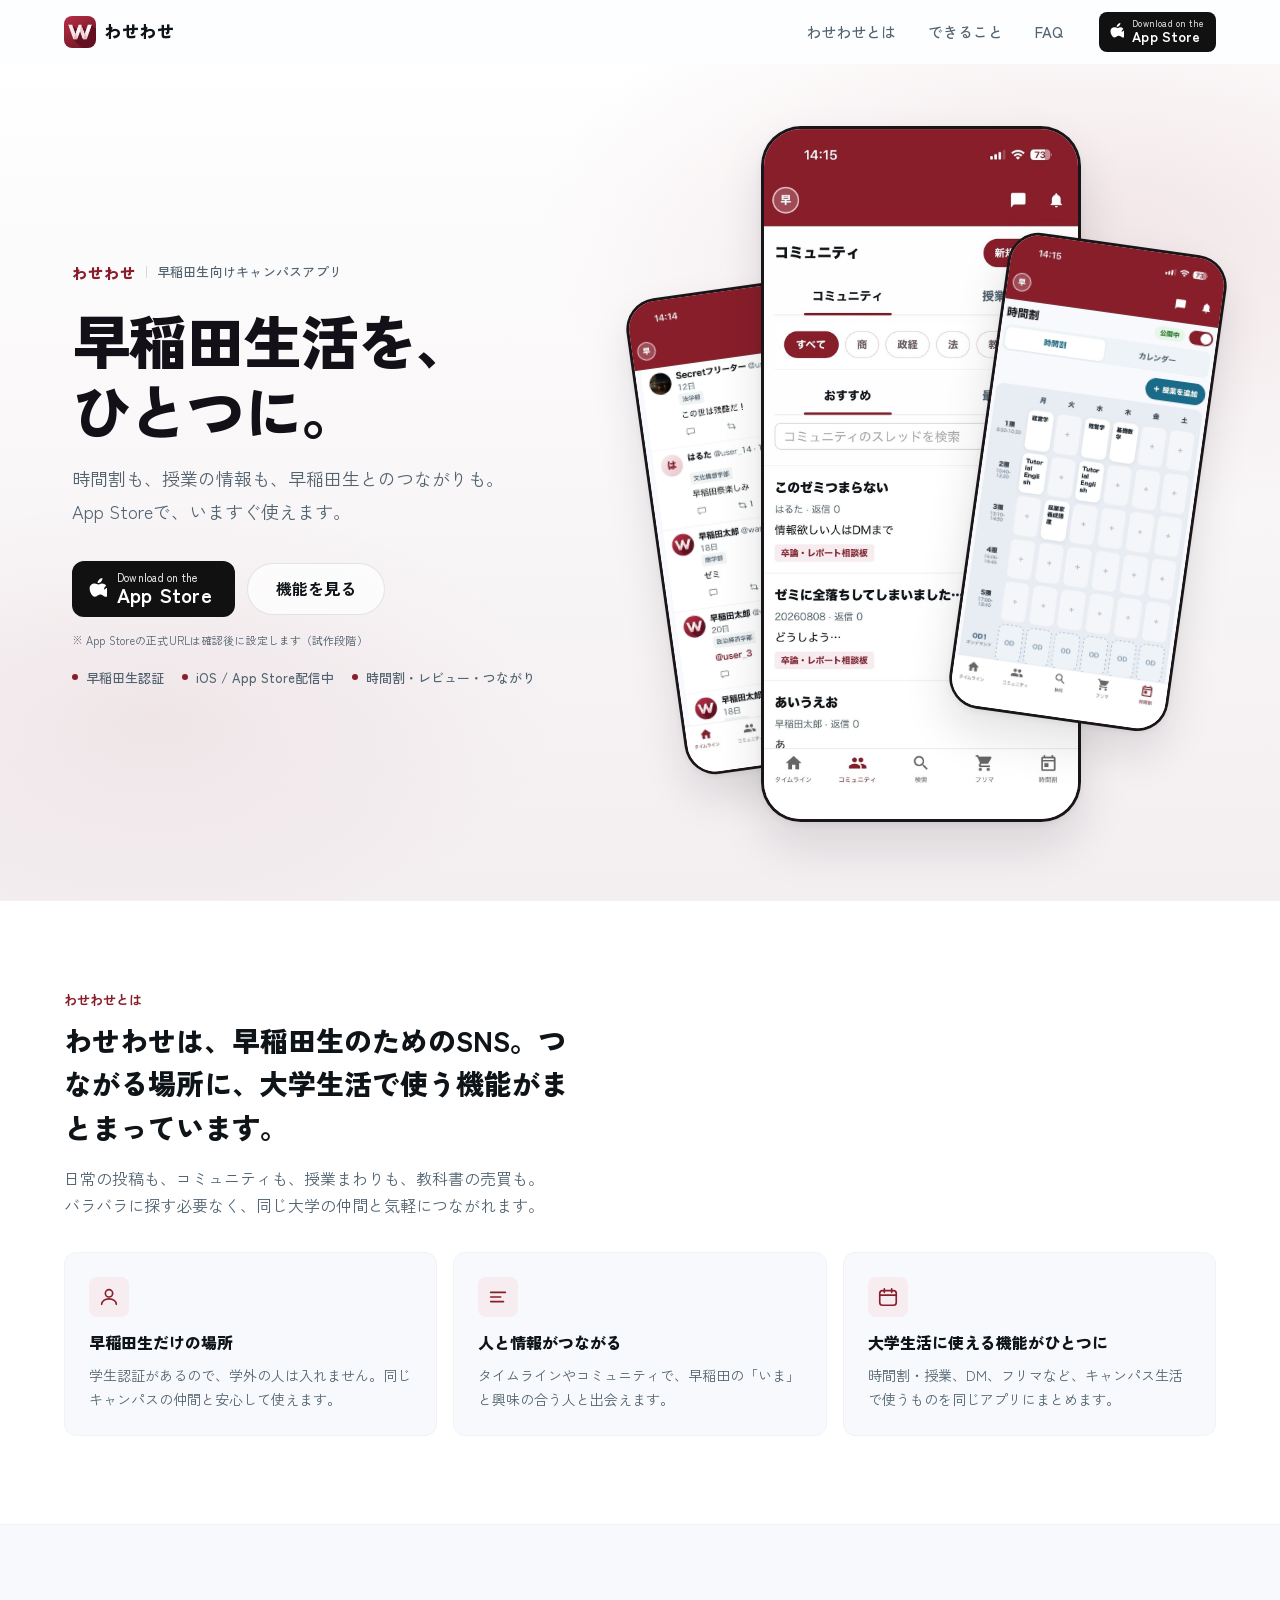
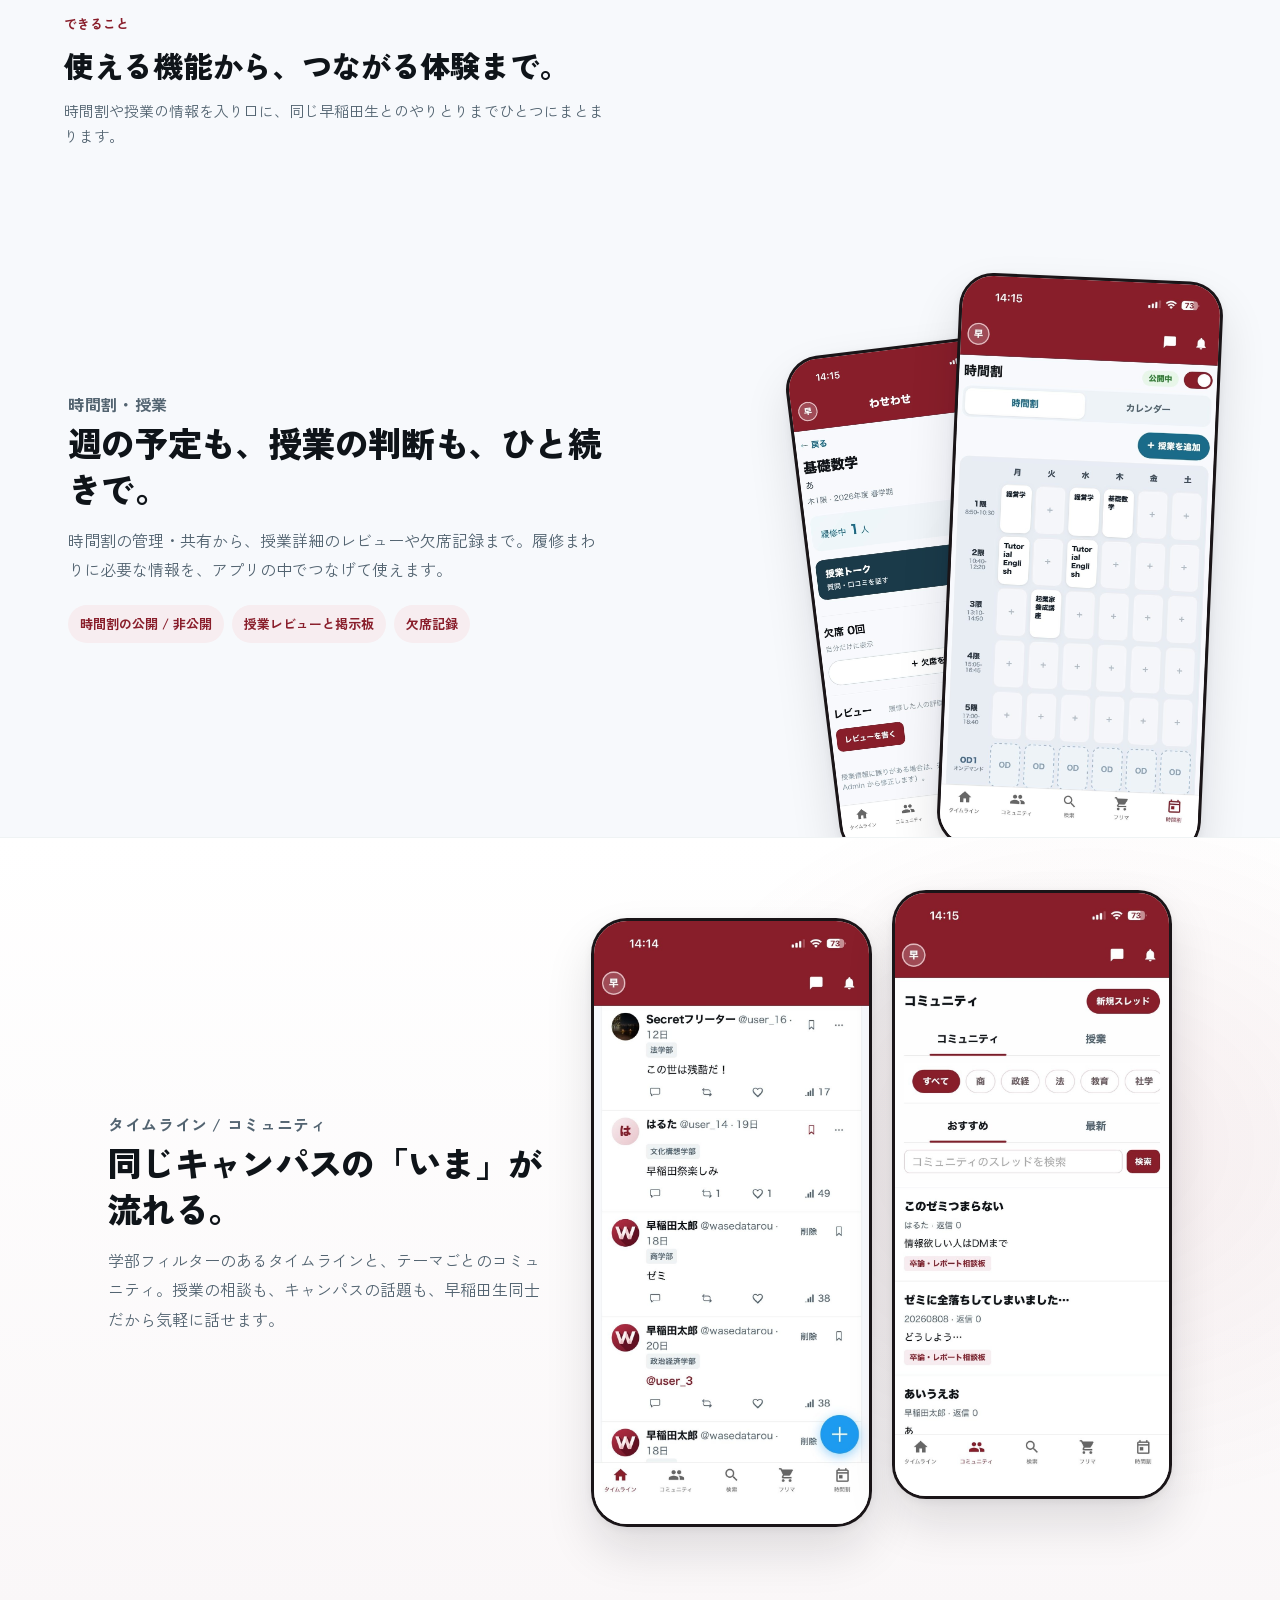
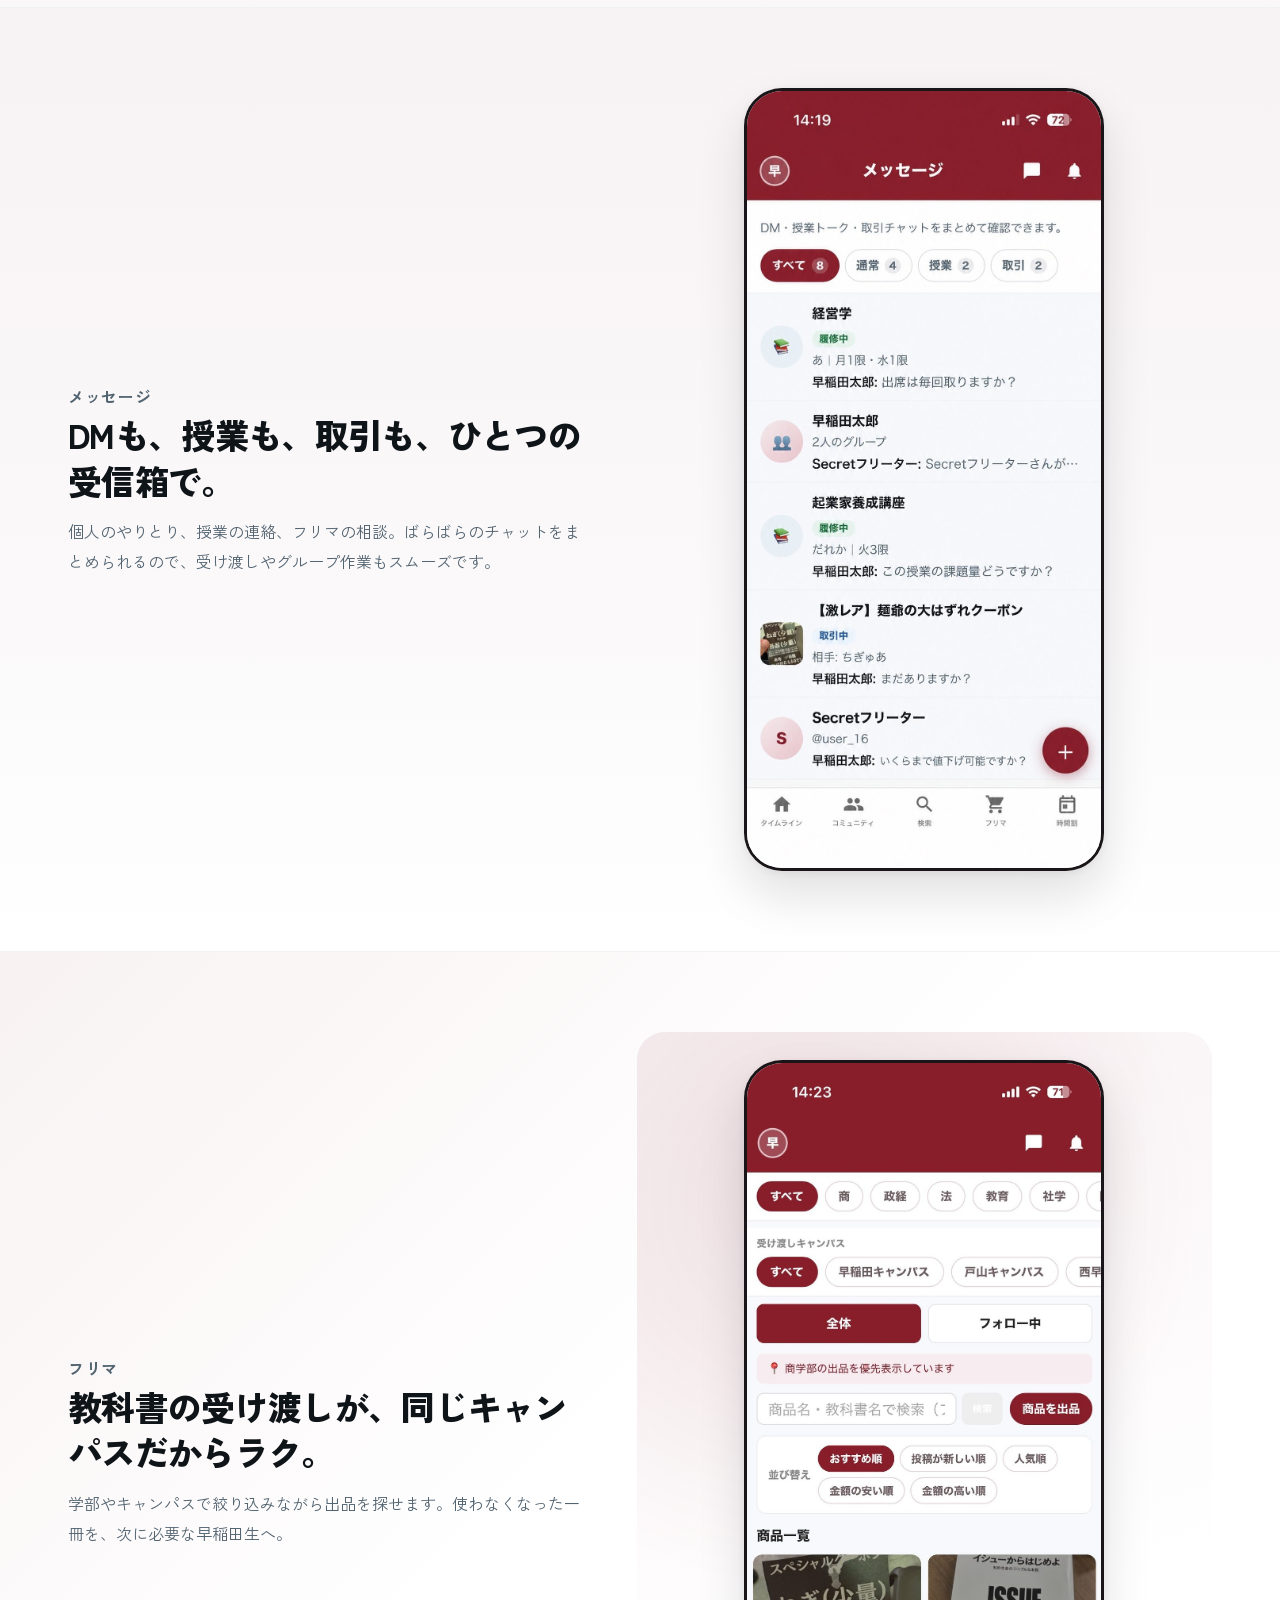
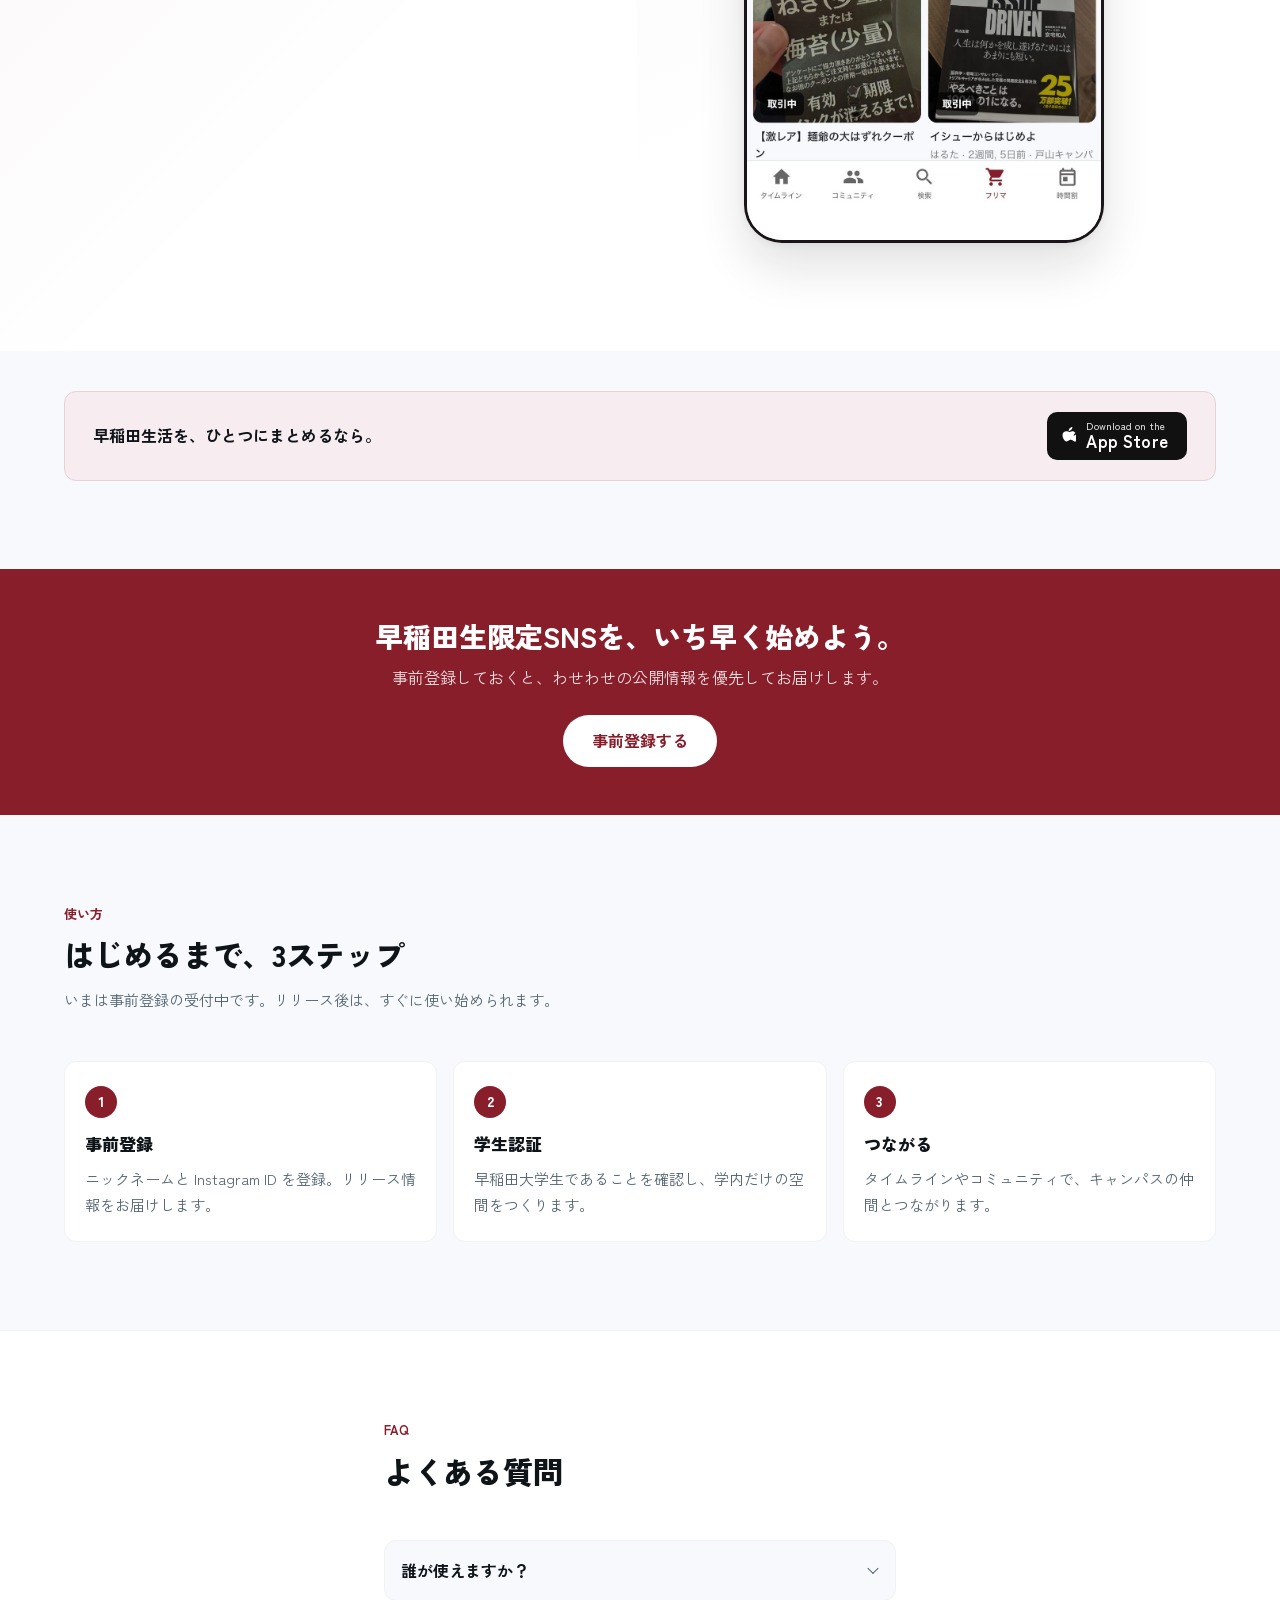
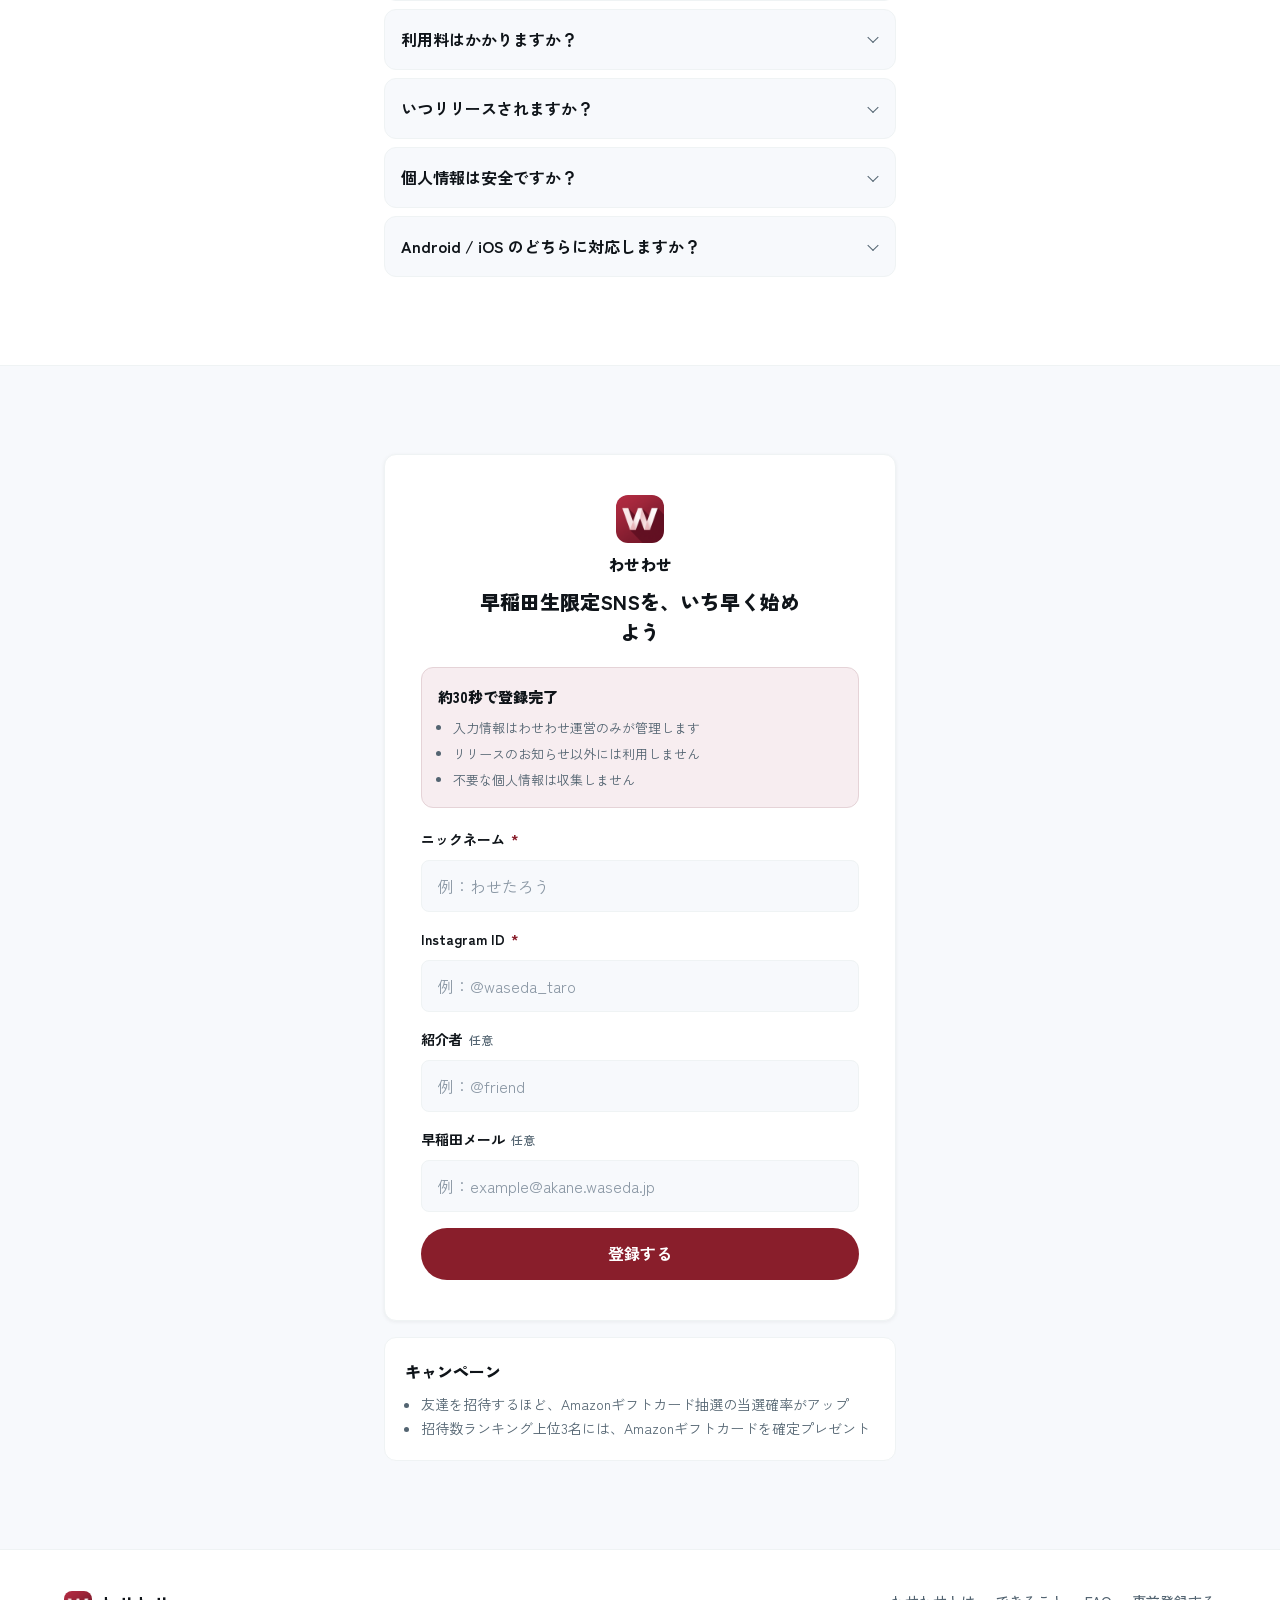
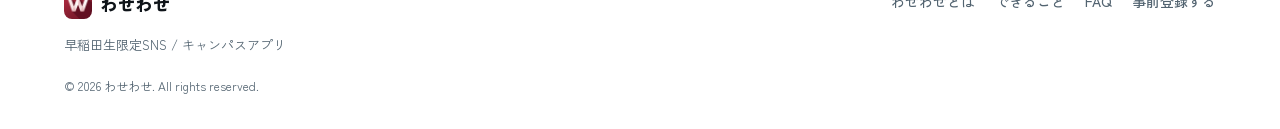
==== commit fe21dec1: "Replace bad App Store crops with screen-only phone mocks. Use clean app screenshots (no device bezel" ====
--- a/index.html
+++ b/index.html
@@ -44,8 +44,8 @@
   <link rel="preconnect" href="https://fonts.gstatic.com" crossorigin />
   <link href="https://fonts.googleapis.com/css2?family=Zen+Kaku+Gothic+New:wght@400;500;700;900&family=Noto+Sans+JP:wght@400;500;700&display=swap" rel="stylesheet" />
 
-  <link rel="stylesheet" href="./css/style.css?v=20261009visuals3" />
-  <link rel="stylesheet" href="./css/animation.css?v=20261009visuals3" />
+  <link rel="stylesheet" href="./css/style.css?v=20261009crops1" />
+  <link rel="stylesheet" href="./css/animation.css?v=20261009crops1" />
   <noscript>
     <style>
       .reveal { opacity: 1; transform: none; }
@@ -163,34 +163,34 @@
           <div class="phone-stage phone-stage--hero">
             <div class="phone-stage__glow" aria-hidden="true"></div>
 
-            <figure class="phone phone--side phone--left">
+            <figure class="phone-mock phone-mock--side phone-mock--left">
               <img
-                src="./assets/images/shot-timeline.jpg"
+                src="./assets/images/screens/timeline.jpg"
                 alt="わせわせのタイムライン画面"
-                width="888"
-                height="1200"
+                width="900"
+                height="1957"
                 decoding="async"
                 fetchpriority="low"
               />
             </figure>
 
-            <figure class="phone phone--main phone--framed phone--hero-main">
+            <figure class="phone-mock phone-mock--main">
               <img
-                src="./assets/images/shot-community-hi.jpg"
+                src="./assets/images/screens/community.jpg"
                 alt="わせわせのコミュニティ画面。学部フィルターとスレッド一覧が表示されている"
-                width="519"
-                height="1315"
+                width="900"
+                height="1957"
                 decoding="async"
                 fetchpriority="high"
               />
             </figure>
 
-            <figure class="phone phone--side phone--right">
+            <figure class="phone-mock phone-mock--side phone-mock--right">
               <img
-                src="./assets/images/app-timetable.jpg"
+                src="./assets/images/screens/timetable.jpg"
                 alt="わせわせの時間割画面"
-                width="390"
-                height="848"
+                width="900"
+                height="1957"
                 decoding="async"
                 fetchpriority="low"
               />
@@ -260,11 +260,11 @@
             </ul>
           </div>
           <div class="showcase__visual showcase__visual--stack" aria-label="時間割と授業詳細の画面">
-            <figure class="shot shot--back">
-              <img src="./assets/images/shot-course.jpg" alt="わせわせの授業詳細画面。レビューと欠席記録が表示されている" width="911" height="1200" loading="eager" decoding="async" />
-            </figure>
-            <figure class="shot shot--front">
-              <img src="./assets/images/app-timetable.jpg" alt="わせわせの時間割画面" width="390" height="848" loading="eager" decoding="async" />
+            <figure class="phone-mock phone-mock--back">
+              <img src="./assets/images/screens/course.jpg" alt="わせわせの授業詳細画面。レビューと欠席記録が表示されている" width="900" height="1957" loading="eager" decoding="async" />
+            </figure>
+            <figure class="phone-mock phone-mock--front">
+              <img src="./assets/images/screens/timetable.jpg" alt="わせわせの時間割画面" width="900" height="1957" loading="eager" decoding="async" />
             </figure>
           </div>
         </div>
@@ -279,11 +279,11 @@
             <p>学部フィルターのあるタイムラインと、テーマごとのコミュニティ。授業の相談も、キャンパスの話題も、早稲田生同士だから気軽に話せます。</p>
           </div>
           <div class="showcase__visual showcase__visual--duo" aria-label="タイムラインとコミュニティの画面">
-            <figure class="shot">
-              <img src="./assets/images/shot-timeline.jpg" alt="わせわせのタイムライン画面。投稿一覧と学部フィルター" width="888" height="1200" loading="eager" decoding="async" />
-            </figure>
-            <figure class="shot shot--offset">
-              <img src="./assets/images/shot-community.jpg" alt="わせわせのコミュニティ画面。スレッド一覧" width="888" height="1200" loading="eager" decoding="async" />
+            <figure class="phone-mock">
+              <img src="./assets/images/screens/timeline.jpg" alt="わせわせのタイムライン画面。投稿一覧と学部フィルター" width="900" height="1957" loading="eager" decoding="async" />
+            </figure>
+            <figure class="phone-mock phone-mock--offset">
+              <img src="./assets/images/screens/community.jpg" alt="わせわせのコミュニティ画面。スレッド一覧" width="900" height="1957" loading="eager" decoding="async" />
             </figure>
           </div>
         </div>
@@ -298,8 +298,8 @@
             <p>個人のやりとり、授業の連絡、フリマの相談。ばらばらのチャットをまとめられるので、受け渡しやグループ作業もスムーズです。</p>
           </div>
           <div class="showcase__visual showcase__visual--focus">
-            <figure class="shot shot--large">
-              <img src="./assets/images/shot-messages.jpg" alt="わせわせのメッセージ画面。DM・授業・取引チャットが一覧表示されている" width="935" height="1200" loading="eager" decoding="async" />
+            <figure class="phone-mock phone-mock--lg">
+              <img src="./assets/images/screens/messages.jpg" alt="わせわせのメッセージ画面。DM・授業・取引チャットが一覧表示されている" width="900" height="1957" loading="eager" decoding="async" />
             </figure>
           </div>
         </div>
@@ -314,8 +314,8 @@
             <p>学部やキャンパスで絞り込みながら出品を探せます。使わなくなった一冊を、次に必要な早稲田生へ。</p>
           </div>
           <div class="showcase__visual showcase__visual--panel">
-            <figure class="shot shot--large">
-              <img src="./assets/images/shot-fleamarket.jpg" alt="わせわせのフリマ画面。教科書などの出品一覧" width="911" height="1200" loading="eager" decoding="async" />
+            <figure class="phone-mock phone-mock--lg">
+              <img src="./assets/images/screens/fleamarket.jpg" alt="わせわせのフリマ画面。教科書などの出品一覧" width="900" height="1957" loading="eager" decoding="async" />
             </figure>
           </div>
         </div>
--- a/css/style.css
+++ b/css/style.css
@@ -29,6 +29,10 @@
   --shadow-phone:
     0 2px 8px rgba(20, 16, 24, 0.06),
     0 24px 48px rgba(20, 16, 24, 0.12);
+  --phone-aspect: 900 / 1957;
+  --phone-radius: 36px;
+  --phone-bezel: 3px;
+  --phone-frame: #1a1518;
 
   --header-h: 56px;
   --max-w: 1200px;
@@ -626,76 +630,75 @@
   z-index: 0;
 }
 
-.phone {
-  margin: 0;
-  position: absolute;
+/* Unified phone chrome: screen-only images + CSS frame/radius/shadow */
+.phone-mock {
+  --_radius: var(--phone-radius);
+  --_bezel: var(--phone-bezel);
+  margin: 0;
+  position: relative;
+  display: block;
+  width: 100%;
+  aspect-ratio: var(--phone-aspect);
+  border-radius: var(--_radius);
+  background: var(--phone-frame);
+  padding: var(--_bezel);
+  box-shadow: var(--shadow-phone);
   overflow: hidden;
-  background: #f4f2f3;
-  border: 1px solid rgba(15, 20, 25, 0.06);
-  border-radius: 28px;
-  box-shadow: var(--shadow-phone);
-  aspect-ratio: 390 / 848;
-  z-index: 1;
-}
-
-.phone img {
-  position: absolute;
-  inset: 0;
+  line-height: 0;
+  isolation: isolate;
+}
+
+.phone-mock img {
   display: block;
   width: 100%;
   height: 100%;
   object-fit: cover;
   object-position: top center;
-  background: #f4f2f3;
-}
-
-/* App Store素材から切り出した端末（既にベゼル込み） */
-.phone--framed {
-  background: transparent;
-  border: none;
-  border-radius: 0;
-  box-shadow: none;
-  aspect-ratio: auto;
-}
-
-.phone--framed img {
-  position: relative;
-  width: 100%;
-  height: auto;
-  object-fit: contain;
-  filter: drop-shadow(0 18px 36px rgba(20, 16, 24, 0.18));
-  background: transparent;
-  border-radius: 0;
-}
-
-.phone--main {
+  border-radius: calc(var(--_radius) - var(--_bezel));
+  background: #f7f2f3;
+}
+
+.phone-stage .phone-mock {
+  position: absolute;
+  z-index: 1;
+}
+
+.phone-mock--main {
   z-index: 3;
   width: min(62%, 240px);
   left: 50%;
   top: 50%;
   transform: translate(-50%, -50%);
-  border-radius: 32px;
-}
-
-.phone--hero-main {
-  width: min(68%, 260px);
-}
-
-.phone--side {
+  --_radius: 38px;
+}
+
+.phone-mock--side {
   z-index: 1;
   width: min(46%, 168px);
   top: 54%;
-}
-
-.phone--left {
+  --_radius: 32px;
+}
+
+.phone-mock--left {
   left: 0;
   transform: translateY(-50%) rotate(-8deg) scale(0.92);
 }
 
-.phone--right {
+.phone-mock--right {
   right: 0;
   left: auto;
   transform: translateY(-46%) rotate(8deg) scale(0.92);
+}
+
+.phone-mock--lg {
+  width: min(100%, 320px);
+  --_radius: 38px;
+}
+
+.phone-mock--back,
+.phone-mock--front,
+.phone-mock--offset {
+  --_radius: 34px;
 }
 
 @media (min-width: 480px) {
@@ -711,12 +714,11 @@
     height: 520px;
   }
 
-  .phone--main,
-  .phone--hero-main {
+  .phone-mock--main {
     width: 270px;
   }
 
-  .phone--side {
+  .phone-mock--side {
     width: 190px;
   }
 }
@@ -774,22 +776,22 @@
     margin-left: auto;
   }
 
-  .phone--main,
-  .phone--hero-main {
+  .phone-mock--main {
     width: 300px;
-    border-radius: 36px;
-  }
-
-  .phone--side {
+    --_radius: 40px;
+  }
+
+  .phone-mock--side {
     width: 220px;
-  }
-
-  .phone--left {
+    --_radius: 34px;
+  }
+
+  .phone-mock--left {
     left: 2%;
     top: 58%;
   }
 
-  .phone--right {
+  .phone-mock--right {
     right: 0;
     top: 48%;
   }
@@ -802,12 +804,11 @@
     max-width: 640px;
   }
 
-  .phone--main,
-  .phone--hero-main {
+  .phone-mock--main {
     width: 320px;
   }
 
-  .phone--side {
+  .phone-mock--side {
     width: 240px;
   }
 }
@@ -1764,24 +1765,6 @@
   min-width: 0;
 }
 
-.shot {
-  margin: 0;
-  border-radius: 28px;
-  overflow: hidden;
-  background: #f3eef0;
-  box-shadow: var(--shadow-phone);
-  line-height: 0;
-}
-
-.shot img {
-  display: block;
-  width: 100%;
-  height: auto;
-  vertical-align: top;
-  object-fit: cover;
-  object-position: top center;
-}
-
 /* Stacked pair (timetable + course) */
 .showcase__visual--stack {
   position: relative;
@@ -1791,13 +1774,13 @@
   padding-bottom: 8%;
 }
 
-.showcase__visual--stack .shot {
+.showcase__visual--stack .phone-mock {
   position: relative;
   width: 72%;
   margin: 0;
 }
 
-.showcase__visual--stack .shot--back {
+.showcase__visual--stack .phone-mock--back {
   position: absolute;
   left: 0;
   top: 14%;
@@ -1806,7 +1789,7 @@
   z-index: 1;
 }
 
-.showcase__visual--stack .shot--front {
+.showcase__visual--stack .phone-mock--front {
   position: relative;
   margin-left: auto;
   width: 66%;
@@ -1814,7 +1797,6 @@
   transform: rotate(2.5deg);
 }
 
-
 /* Duo social */
 .showcase--social {
   background:
@@ -1829,14 +1811,9 @@
   align-items: end;
 }
 
-.showcase__visual--duo .shot {
-  border-radius: 22px;
-}
-
-.showcase__visual--duo .shot--offset {
+.showcase__visual--duo .phone-mock--offset {
   transform: translateY(-18px);
 }
-
 
 /* Focus large */
 .showcase--focus {
@@ -1848,11 +1825,9 @@
   justify-content: center;
 }
 
-.shot--large {
+.showcase__visual--focus .phone-mock--lg {
   width: min(100%, 320px);
-  border-radius: 32px;
-}
-
+}
 
 /* Market panel */
 .showcase--market {
@@ -1871,6 +1846,10 @@
     linear-gradient(160deg, #f8f1f3 0%, #fff 70%);
 }
 
+.showcase__visual--panel .phone-mock--lg {
+  width: min(100%, 320px);
+}
+
 @media (min-width: 768px) {
   .showcase {
     padding: 80px 0;
@@ -1898,7 +1877,8 @@
     margin-right: 0;
   }
 
-  .shot--large {
+  .showcase__visual--focus .phone-mock--lg,
+  .showcase__visual--panel .phone-mock--lg {
     width: min(100%, 360px);
   }
 }
@@ -1912,7 +1892,7 @@
     gap: 20px;
   }
 
-  .showcase__visual--duo .shot--offset {
+  .showcase__visual--duo .phone-mock--offset {
     transform: translateY(-28px);
   }
 }
--- a/css/animation.css
+++ b/css/animation.css
@@ -48,8 +48,7 @@
 }
 
 @media (min-width: 960px) {
-  .phone--main,
-  .phone--hero-main {
+  .phone-mock--main {
     animation: phone-float 6.5s ease-in-out infinite;
   }
 }
@@ -72,13 +71,13 @@
   }
 
   .hero__copy > *,
-  .phone--main {
+  .phone-mock--main {
     animation: none !important;
     opacity: 1 !important;
     filter: none !important;
   }
 
-  .phone--main {
+  .phone-mock--main {
     transform: translate(-50%, -50%) !important;
   }
 }
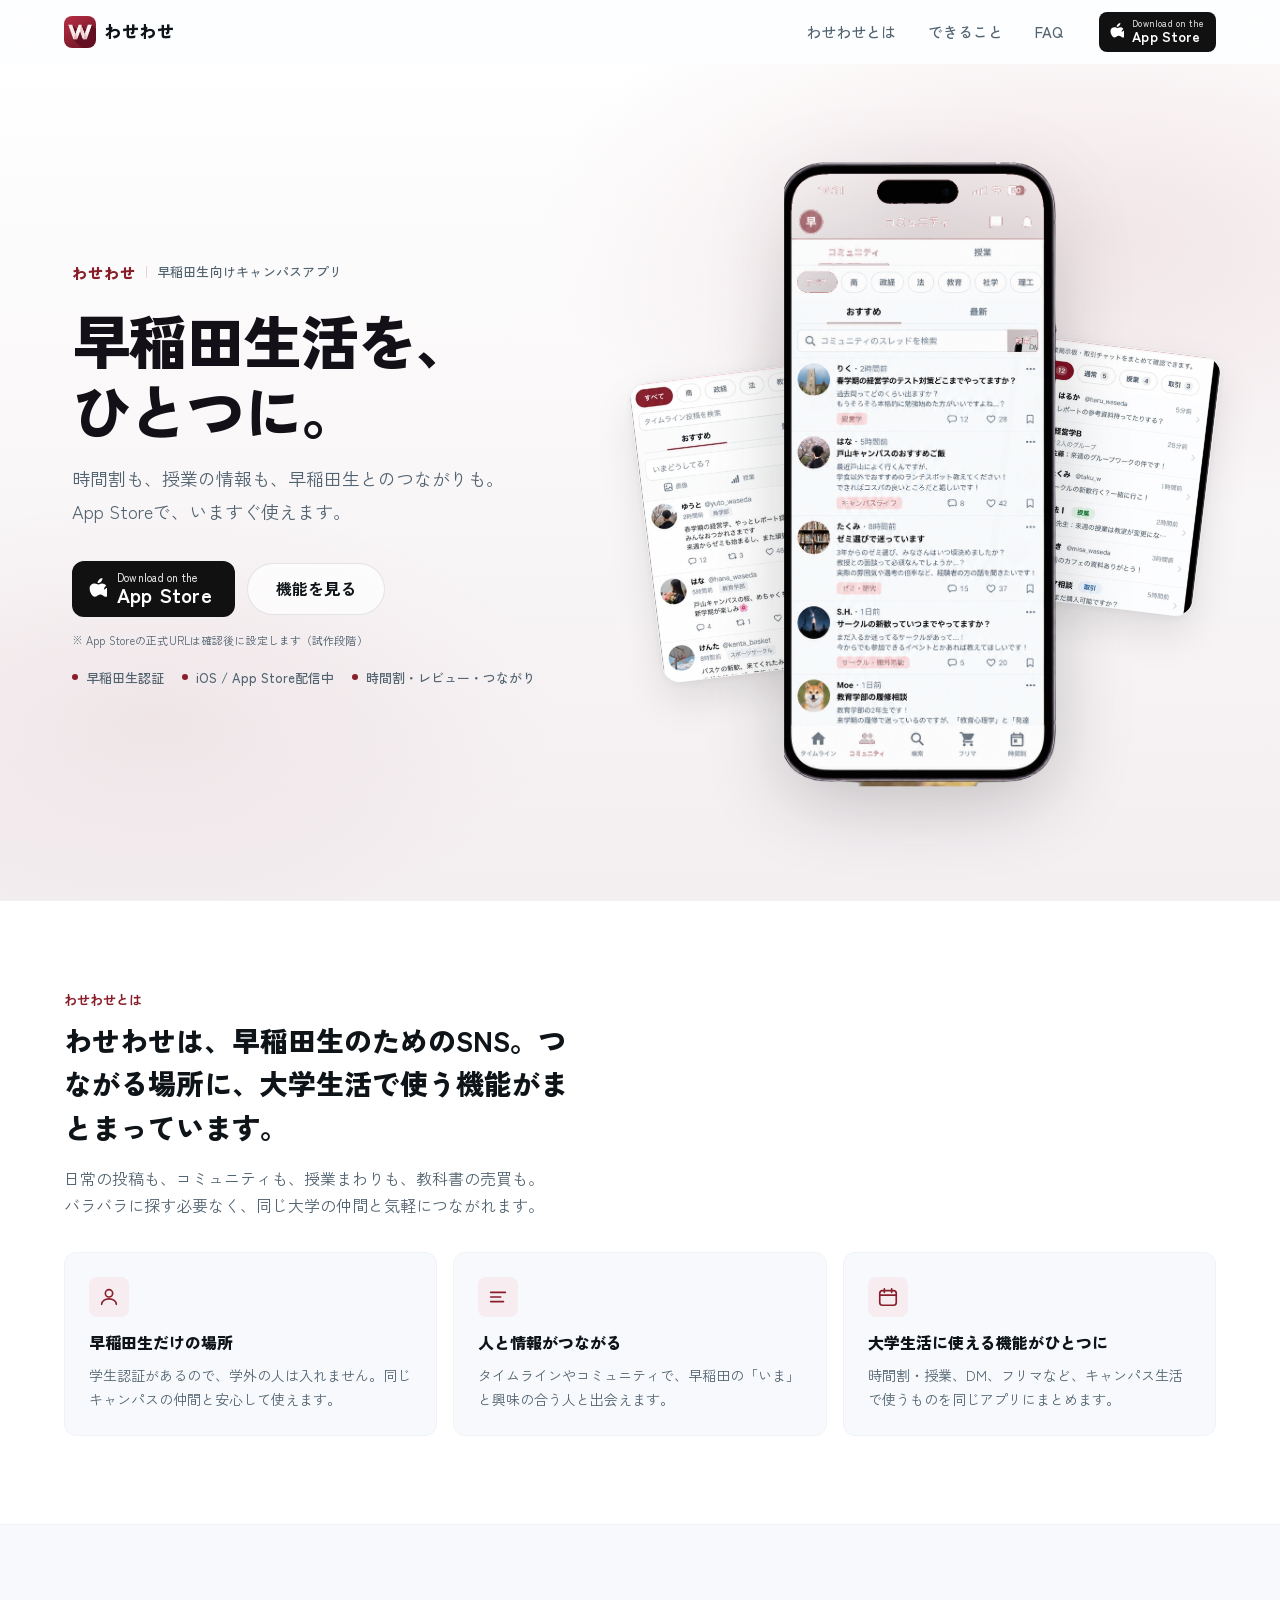
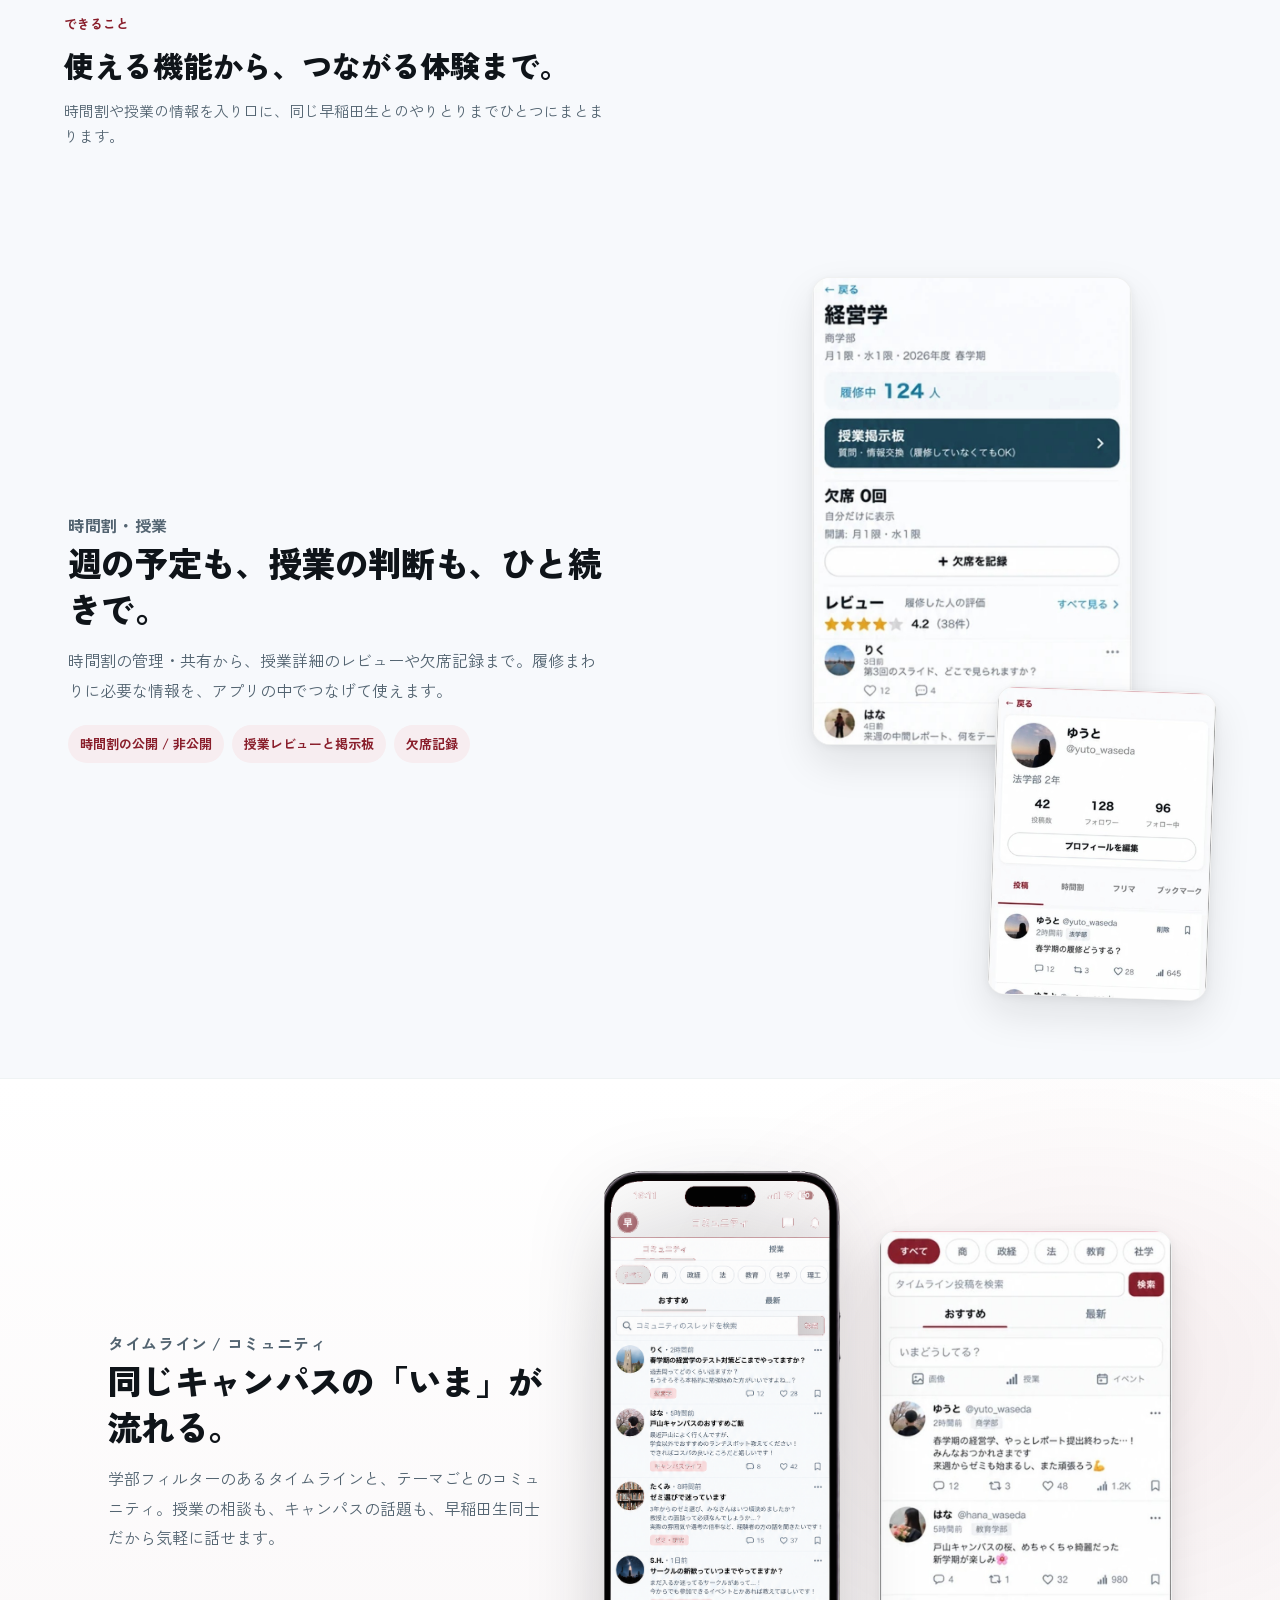
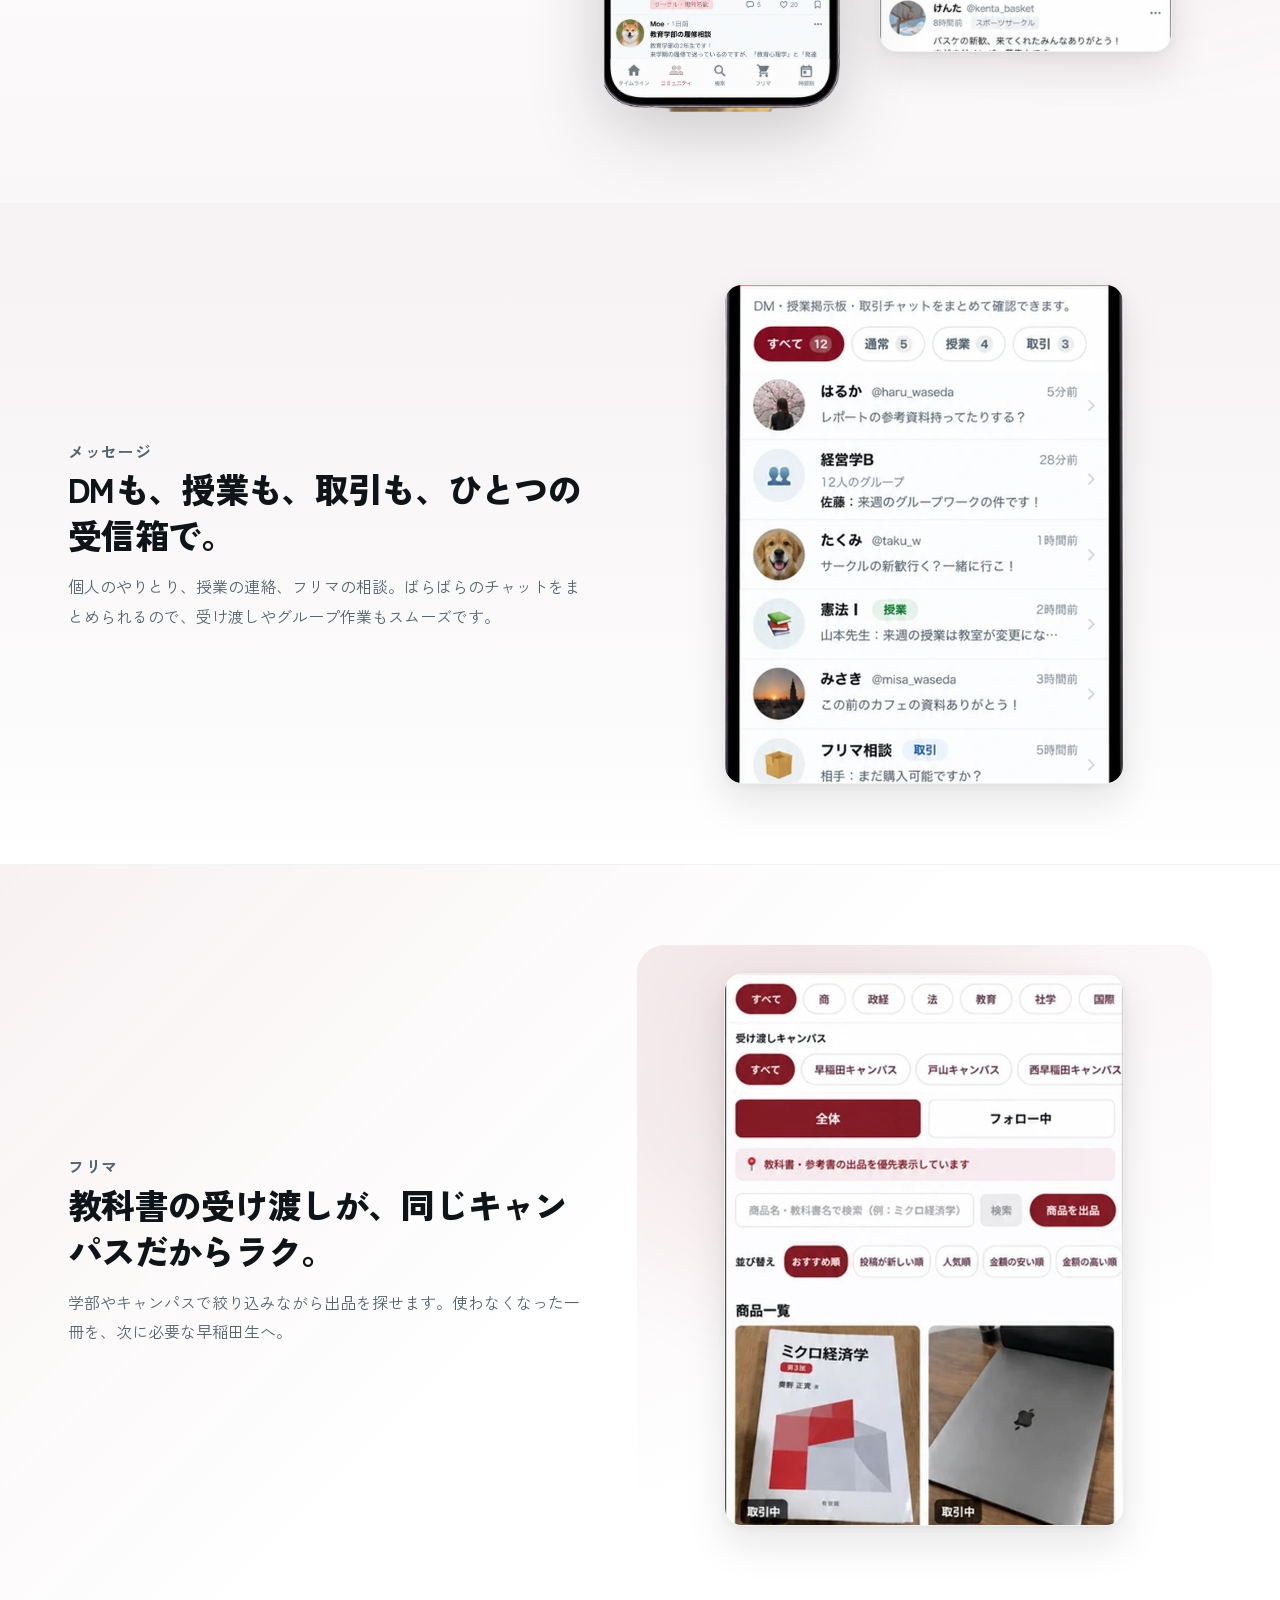
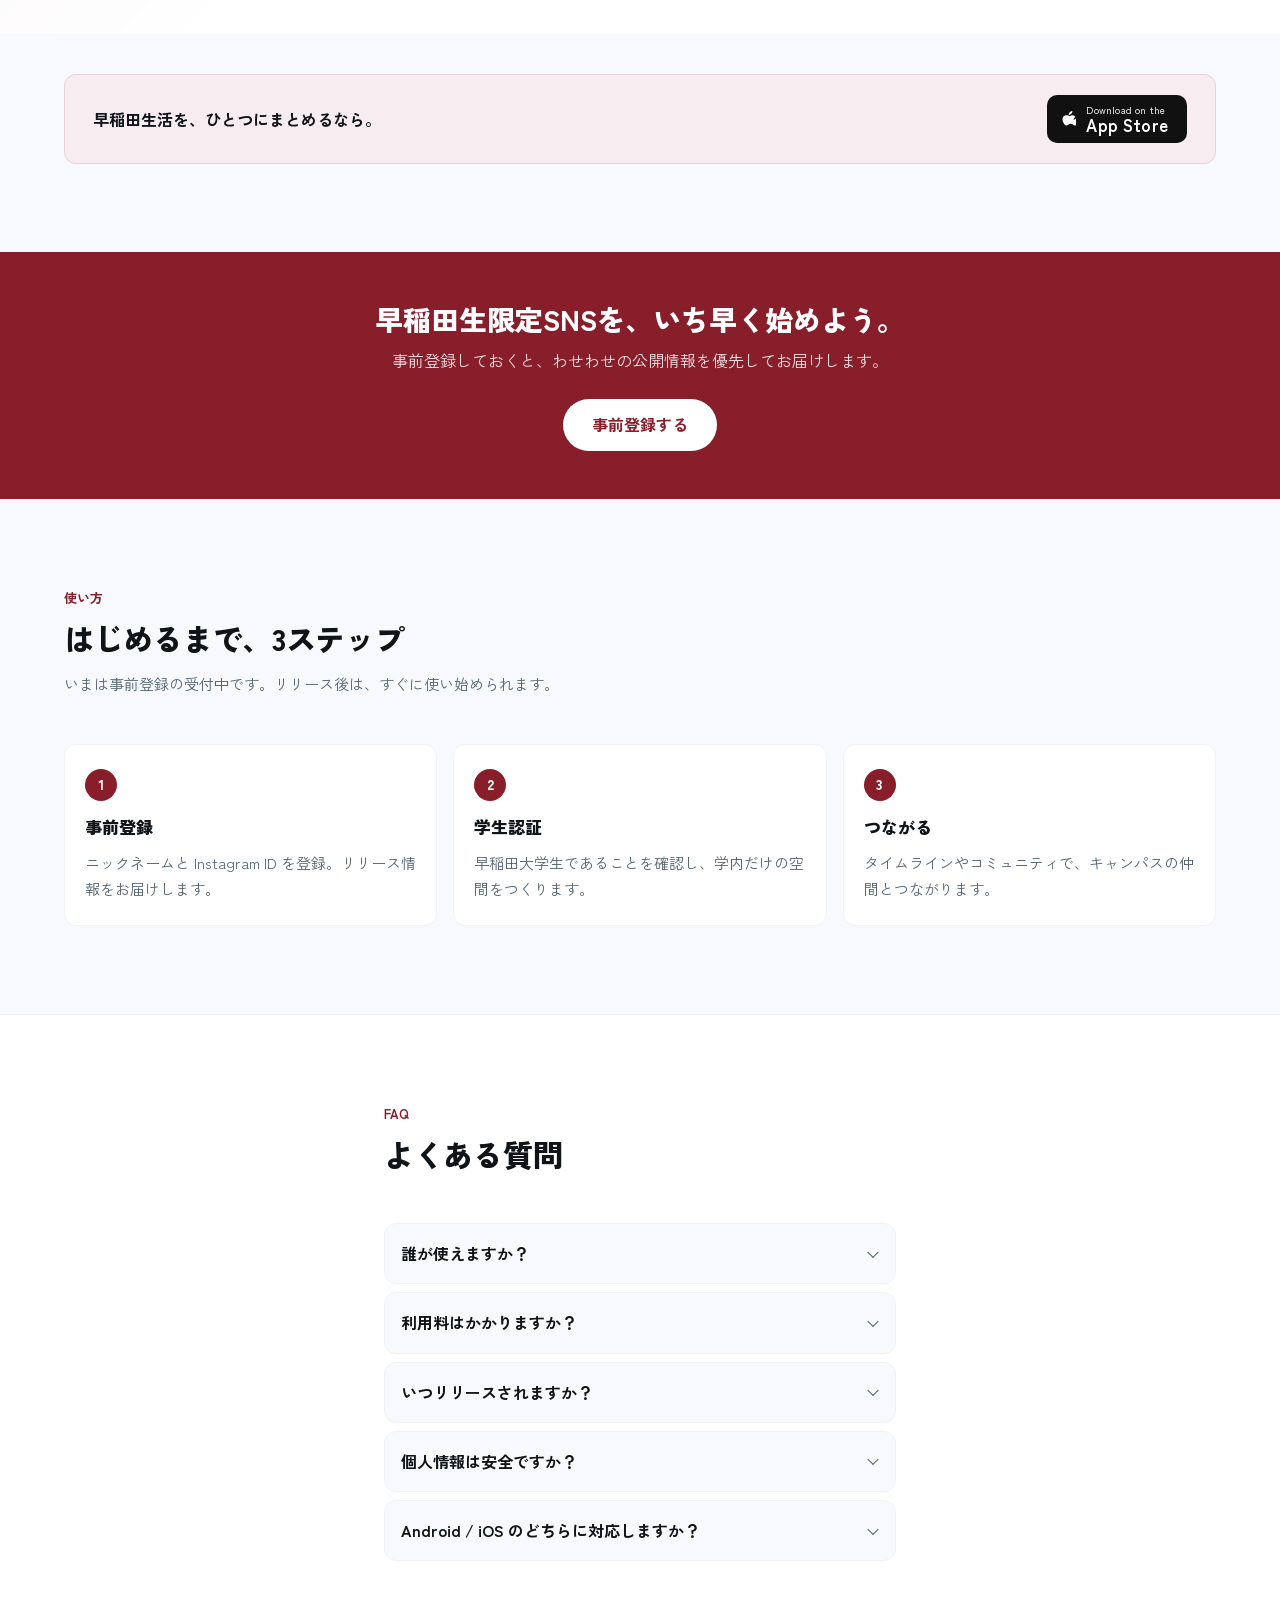
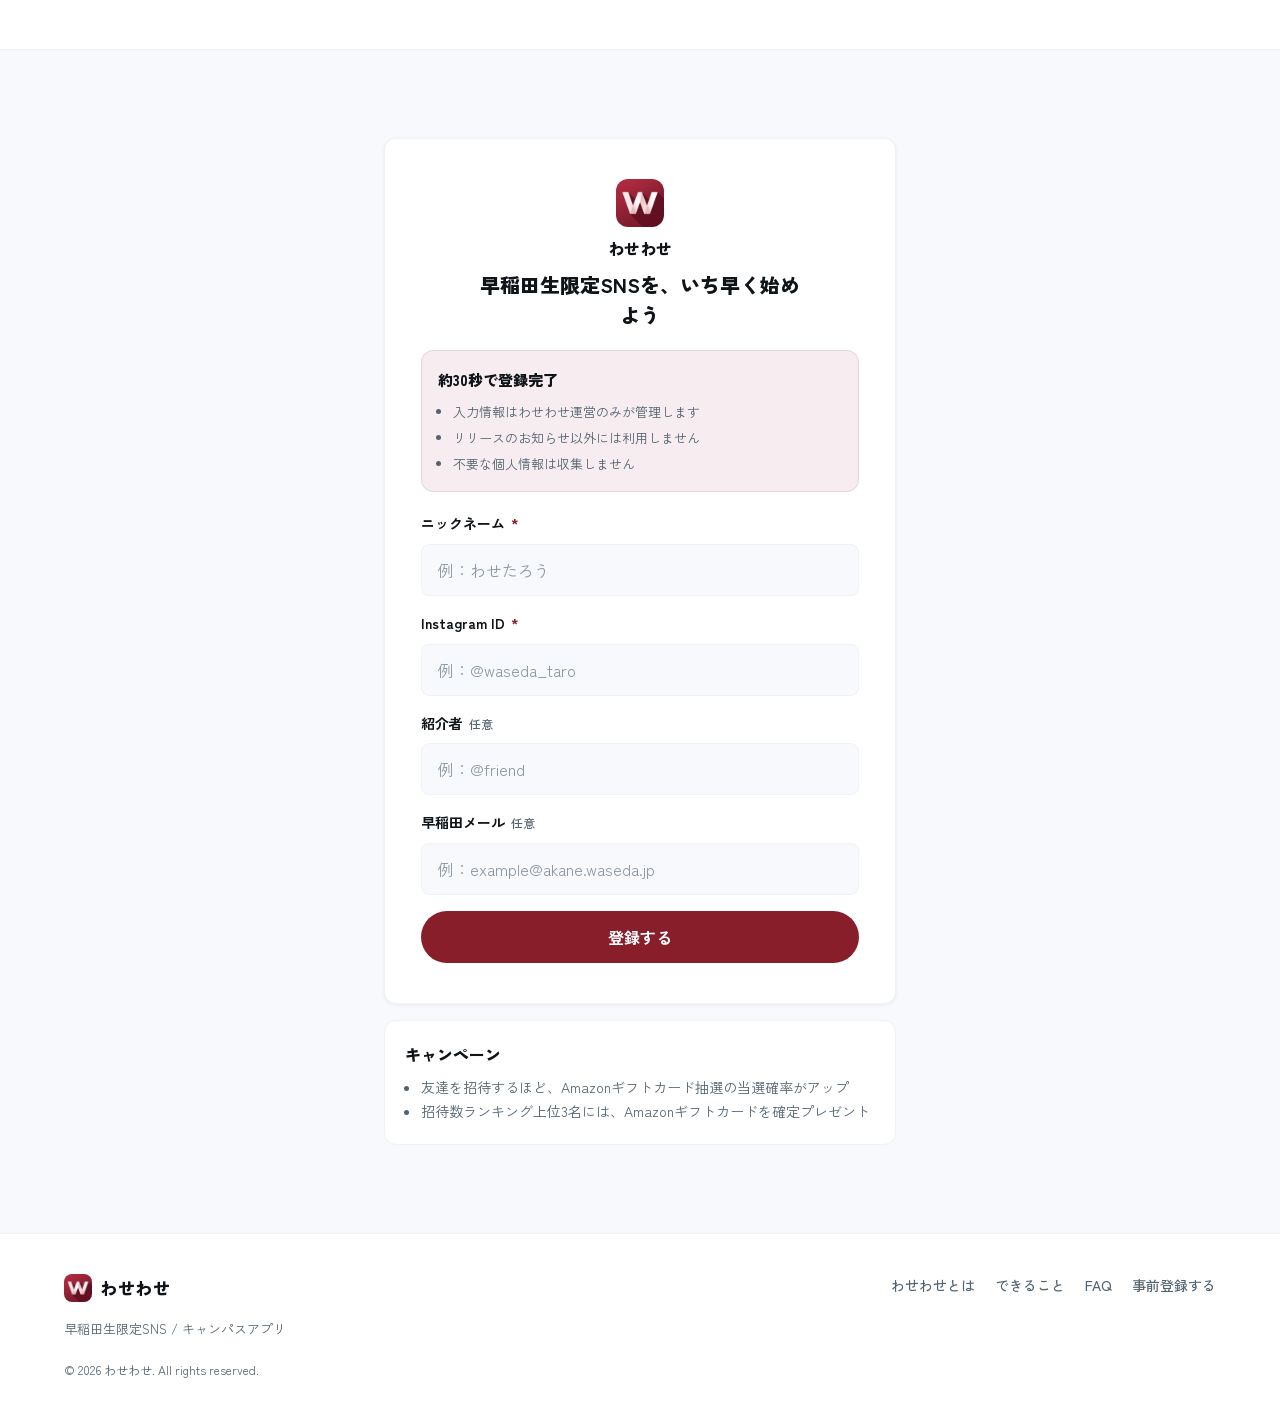
==== commit 07c5973f: "Rebuild LP visuals from App Store creatives with full/partial rules. Use the attached promo assets a" ====
--- a/index.html
+++ b/index.html
@@ -160,37 +160,37 @@
         </div>
 
         <div class="hero__visual" aria-label="アプリ画面のプレビュー">
-          <div class="phone-stage phone-stage--hero">
-            <div class="phone-stage__glow" aria-hidden="true"></div>
-
-            <figure class="phone-mock phone-mock--side phone-mock--left">
+          <div class="visual-stage visual-stage--hero">
+            <div class="visual-stage__glow" aria-hidden="true"></div>
+
+            <figure class="ui-card ui-card--hero ui-card--left">
               <img
-                src="./assets/images/screens/timeline.jpg"
-                alt="わせわせのタイムライン画面"
-                width="900"
-                height="1957"
+                src="./assets/images/ui/timeline.jpg"
+                alt="タイムラインの投稿一覧（部分拡大）"
+                width="700"
+                height="1010"
                 decoding="async"
                 fetchpriority="low"
               />
             </figure>
 
-            <figure class="phone-mock phone-mock--main">
+            <figure class="device-shot device-shot--main">
               <img
-                src="./assets/images/screens/community.jpg"
-                alt="わせわせのコミュニティ画面。学部フィルターとスレッド一覧が表示されている"
-                width="900"
-                height="1957"
+                src="./assets/images/devices/community-device.png"
+                alt="わせわせのコミュニティ画面を表示したスマートフォン"
+                width="595"
+                height="1521"
                 decoding="async"
                 fetchpriority="high"
               />
             </figure>
 
-            <figure class="phone-mock phone-mock--side phone-mock--right">
+            <figure class="ui-card ui-card--hero ui-card--right">
               <img
-                src="./assets/images/screens/timetable.jpg"
-                alt="わせわせの時間割画面"
-                width="900"
-                height="1957"
+                src="./assets/images/ui/messages.jpg"
+                alt="メッセージ一覧のUI（部分拡大）"
+                width="782"
+                height="978"
                 decoding="async"
                 fetchpriority="low"
               />
@@ -246,7 +246,7 @@
         </div>
       </div>
 
-      <!-- 1. 時間割・授業：重なり2台 -->
+      <!-- 1. 時間割・授業：部分拡大UIカード -->
       <article class="showcase showcase--pair reveal reveal--up" data-reveal aria-labelledby="feat-class-heading">
         <div class="showcase__inner">
           <div class="showcase__copy">
@@ -259,18 +259,18 @@
               <li>欠席記録</li>
             </ul>
           </div>
-          <div class="showcase__visual showcase__visual--stack" aria-label="時間割と授業詳細の画面">
-            <figure class="phone-mock phone-mock--back">
-              <img src="./assets/images/screens/course.jpg" alt="わせわせの授業詳細画面。レビューと欠席記録が表示されている" width="900" height="1957" loading="eager" decoding="async" />
-            </figure>
-            <figure class="phone-mock phone-mock--front">
-              <img src="./assets/images/screens/timetable.jpg" alt="わせわせの時間割画面" width="900" height="1957" loading="eager" decoding="async" />
+          <div class="showcase__visual showcase__visual--cards" aria-label="授業詳細とレビューの画面（部分拡大）">
+            <figure class="ui-card ui-card--lg">
+              <img src="./assets/images/ui/course.jpg" alt="授業詳細。レビュー評価と欠席記録、授業掲示板が表示されている" width="698" height="1024" loading="eager" decoding="async" />
+            </figure>
+            <figure class="ui-card ui-card--sm ui-card--float">
+              <img src="./assets/images/ui/profile.jpg" alt="プロフィール画面の一部。投稿・時間割・フリマのタブ" width="698" height="982" loading="eager" decoding="async" />
             </figure>
           </div>
         </div>
       </article>
 
-      <!-- 2. タイムライン / コミュニティ：横並び寄り + 色面 -->
+      <!-- 2. タイムライン / コミュニティ：フル端末 + 部分拡大 -->
       <article class="showcase showcase--social reveal reveal--up" data-reveal aria-labelledby="feat-social-heading">
         <div class="showcase__inner showcase__inner--wide">
           <div class="showcase__copy">
@@ -278,18 +278,18 @@
             <h3 id="feat-social-heading">同じキャンパスの「いま」が流れる。</h3>
             <p>学部フィルターのあるタイムラインと、テーマごとのコミュニティ。授業の相談も、キャンパスの話題も、早稲田生同士だから気軽に話せます。</p>
           </div>
-          <div class="showcase__visual showcase__visual--duo" aria-label="タイムラインとコミュニティの画面">
-            <figure class="phone-mock">
-              <img src="./assets/images/screens/timeline.jpg" alt="わせわせのタイムライン画面。投稿一覧と学部フィルター" width="900" height="1957" loading="eager" decoding="async" />
-            </figure>
-            <figure class="phone-mock phone-mock--offset">
-              <img src="./assets/images/screens/community.jpg" alt="わせわせのコミュニティ画面。スレッド一覧" width="900" height="1957" loading="eager" decoding="async" />
+          <div class="showcase__visual showcase__visual--device-card" aria-label="コミュニティのフル端末とタイムラインの部分拡大">
+            <figure class="device-shot device-shot--feature">
+              <img src="./assets/images/devices/community-device.png" alt="コミュニティ画面のフル端末表示" width="595" height="1521" loading="eager" decoding="async" />
+            </figure>
+            <figure class="ui-card ui-card--aside">
+              <img src="./assets/images/ui/timeline.jpg" alt="タイムライン投稿の部分拡大。学部フィルターと投稿一覧" width="700" height="1010" loading="eager" decoding="async" />
             </figure>
           </div>
         </div>
       </article>
 
-      <!-- 3. DM：大写し1台 -->
+      <!-- 3. DM：部分拡大 -->
       <article class="showcase showcase--focus reveal reveal--up" data-reveal aria-labelledby="feat-dm-heading">
         <div class="showcase__inner">
           <div class="showcase__copy">
@@ -298,14 +298,14 @@
             <p>個人のやりとり、授業の連絡、フリマの相談。ばらばらのチャットをまとめられるので、受け渡しやグループ作業もスムーズです。</p>
           </div>
           <div class="showcase__visual showcase__visual--focus">
-            <figure class="phone-mock phone-mock--lg">
-              <img src="./assets/images/screens/messages.jpg" alt="わせわせのメッセージ画面。DM・授業・取引チャットが一覧表示されている" width="900" height="1957" loading="eager" decoding="async" />
+            <figure class="ui-card ui-card--xl">
+              <img src="./assets/images/ui/messages.jpg" alt="メッセージ一覧の部分拡大。DM・授業・取引チャット" width="782" height="978" loading="eager" decoding="async" />
             </figure>
           </div>
         </div>
       </article>
 
-      <!-- 4. フリマ：パネル + 端末 -->
+      <!-- 4. フリマ：部分拡大 -->
       <article class="showcase showcase--market reveal reveal--up" data-reveal aria-labelledby="feat-market-heading">
         <div class="showcase__inner">
           <div class="showcase__copy">
@@ -314,8 +314,8 @@
             <p>学部やキャンパスで絞り込みながら出品を探せます。使わなくなった一冊を、次に必要な早稲田生へ。</p>
           </div>
           <div class="showcase__visual showcase__visual--panel">
-            <figure class="phone-mock phone-mock--lg">
-              <img src="./assets/images/screens/fleamarket.jpg" alt="わせわせのフリマ画面。教科書などの出品一覧" width="900" height="1957" loading="eager" decoding="async" />
+            <figure class="ui-card ui-card--xl">
+              <img src="./assets/images/ui/fleamarket.jpg" alt="フリマ画面の部分拡大。出品一覧とキャンパス絞り込み" width="716" height="992" loading="eager" decoding="async" />
             </figure>
           </div>
         </div>
--- a/css/style.css
+++ b/css/style.css
@@ -604,19 +604,20 @@
   width: 100%;
 }
 
-.phone-stage {
+/* Hero visual stage: 1 full device + UI detail cards (never half-cut phones) */
+.visual-stage {
   position: relative;
-  width: min(100%, 380px);
-  height: 460px;
+  width: min(100%, 360px);
+  height: 560px;
   margin: 0 auto;
 }
 
-.phone-stage--hero {
+.visual-stage--hero {
   width: min(100%, 420px);
-  height: 500px;
-}
-
-.phone-stage__glow {
+  height: 600px;
+}
+
+.visual-stage__glow {
   position: absolute;
   left: 50%;
   top: 48%;
@@ -630,75 +631,90 @@
   z-index: 0;
 }
 
-/* Unified phone chrome: screen-only images + CSS frame/radius/shadow */
-.phone-mock {
-  --_radius: var(--phone-radius);
-  --_bezel: var(--phone-bezel);
-  margin: 0;
-  position: relative;
+/* A) Full device — App Store phone with transparent bg + drop shadow only */
+.device-shot {
+  margin: 0;
+  line-height: 0;
+  background: transparent;
+  border: none;
+  box-shadow: none;
+}
+
+.device-shot img {
   display: block;
   width: 100%;
-  aspect-ratio: var(--phone-aspect);
-  border-radius: var(--_radius);
-  background: var(--phone-frame);
-  padding: var(--_bezel);
-  box-shadow: var(--shadow-phone);
-  overflow: hidden;
-  line-height: 0;
-  isolation: isolate;
-}
-
-.phone-mock img {
-  display: block;
-  width: 100%;
-  height: 100%;
-  object-fit: cover;
-  object-position: top center;
-  border-radius: calc(var(--_radius) - var(--_bezel));
-  background: #f7f2f3;
-}
-
-.phone-stage .phone-mock {
+  height: auto;
+  max-width: none;
+  filter: drop-shadow(0 18px 36px rgba(20, 16, 24, 0.22));
+}
+
+.visual-stage .device-shot--main {
   position: absolute;
-  z-index: 1;
-}
-
-.phone-mock--main {
   z-index: 3;
-  width: min(62%, 240px);
+  width: min(58%, 230px);
   left: 50%;
   top: 50%;
   transform: translate(-50%, -50%);
-  --_radius: 38px;
-}
-
-.phone-mock--side {
+}
+
+/* B) Partial UI enlargement — rectangular card, no device frame */
+.ui-card {
+  margin: 0;
+  line-height: 0;
+  overflow: hidden;
+  border-radius: 18px;
+  background: #fff;
+  border: 1px solid rgba(15, 20, 25, 0.06);
+  box-shadow:
+    0 2px 8px rgba(20, 16, 24, 0.05),
+    0 18px 40px rgba(20, 16, 24, 0.1);
+}
+
+.ui-card img {
+  display: block;
+  width: 100%;
+  height: auto;
+  object-fit: cover;
+  object-position: top center;
+}
+
+.visual-stage .ui-card--hero {
+  position: absolute;
   z-index: 1;
-  width: min(46%, 168px);
+  width: min(42%, 150px);
   top: 54%;
-  --_radius: 32px;
-}
-
-.phone-mock--left {
+}
+
+.visual-stage .ui-card--left {
   left: 0;
-  transform: translateY(-50%) rotate(-8deg) scale(0.92);
-}
-
-.phone-mock--right {
+  transform: translateY(-52%) rotate(-7deg);
+}
+
+.visual-stage .ui-card--right {
   right: 0;
   left: auto;
-  transform: translateY(-46%) rotate(8deg) scale(0.92);
-}
-
-.phone-mock--lg {
-  width: min(100%, 320px);
-  --_radius: 38px;
-}
-
-.phone-mock--back,
-.phone-mock--front,
-.phone-mock--offset {
-  --_radius: 34px;
+  transform: translateY(-44%) rotate(7deg);
+}
+
+.device-shot--feature {
+  width: min(100%, 260px);
+  margin: 0 auto;
+}
+
+.ui-card--lg {
+  width: min(100%, 340px);
+}
+
+.ui-card--sm {
+  width: min(72%, 220px);
+}
+
+.ui-card--xl {
+  width: min(100%, 380px);
+}
+
+.ui-card--aside {
+  width: min(100%, 280px);
 }
 
 @media (min-width: 480px) {
@@ -708,18 +724,18 @@
     align-items: center;
   }
 
-  .phone-stage,
-  .phone-stage--hero {
+  .visual-stage,
+  .visual-stage--hero {
     width: min(100%, 480px);
-    height: 520px;
-  }
-
-  .phone-mock--main {
-    width: 270px;
-  }
-
-  .phone-mock--side {
-    width: 190px;
+    height: 600px;
+  }
+
+  .visual-stage .device-shot--main {
+    width: 250px;
+  }
+
+  .visual-stage .ui-card--hero {
+    width: 168px;
   }
 }
 
@@ -767,49 +783,47 @@
     justify-content: flex-start;
   }
 
-  .phone-stage,
-  .phone-stage--hero {
+  .visual-stage,
+  .visual-stage--hero {
     width: 100%;
     max-width: 600px;
-    height: 600px;
+    height: 640px;
     margin-right: 0;
     margin-left: auto;
   }
 
-  .phone-mock--main {
-    width: 300px;
-    --_radius: 40px;
-  }
-
-  .phone-mock--side {
-    width: 220px;
-    --_radius: 34px;
-  }
-
-  .phone-mock--left {
+  .visual-stage .device-shot--main {
+    width: 280px;
+  }
+
+  .visual-stage .ui-card--hero {
+    width: 190px;
+  }
+
+  .visual-stage .ui-card--left {
     left: 2%;
     top: 58%;
   }
 
-  .phone-mock--right {
+  .visual-stage .ui-card--right {
     right: 0;
     top: 48%;
   }
 }
 
 @media (min-width: 1200px) {
-  .phone-stage,
-  .phone-stage--hero {
-    height: 640px;
+  .visual-stage,
+  .visual-stage--hero {
+    height: 680px;
     max-width: 640px;
   }
 
-  .phone-mock--main {
-    width: 320px;
-  }
-
-  .phone-mock--side {
-    width: 240px;
+  .visual-stage .device-shot--main {
+    width: 300px;
+  }
+
+  .visual-stage .ui-card--hero {
+    width: 210px;
   }
 }
 
@@ -1765,57 +1779,56 @@
   min-width: 0;
 }
 
-/* Stacked pair (timetable + course) */
-.showcase__visual--stack {
+/* Course: stacked UI cards (partial enlargements, no phone frames) */
+.showcase__visual--cards {
   position: relative;
   width: min(100%, 400px);
   min-height: 420px;
   margin: 0 auto;
-  padding-bottom: 8%;
-}
-
-.showcase__visual--stack .phone-mock {
-  position: relative;
-  width: 72%;
-  margin: 0;
-}
-
-.showcase__visual--stack .phone-mock--back {
-  position: absolute;
-  left: 0;
-  top: 14%;
-  width: 58%;
-  transform: rotate(-7deg);
+  display: flex;
+  flex-direction: column;
+  align-items: flex-start;
+  gap: 16px;
+}
+
+.showcase__visual--cards .ui-card--lg {
+  width: min(100%, 320px);
   z-index: 1;
 }
 
-.showcase__visual--stack .phone-mock--front {
-  position: relative;
-  margin-left: auto;
-  width: 66%;
+.showcase__visual--cards .ui-card--float {
+  align-self: flex-end;
+  margin-top: -48px;
   z-index: 2;
-  transform: rotate(2.5deg);
-}
-
-/* Duo social */
+  transform: rotate(2deg);
+}
+
+/* Social: full device + UI card */
 .showcase--social {
   background:
     radial-gradient(ellipse 60% 80% at 85% 40%, rgba(137, 30, 43, 0.07), transparent 60%),
     linear-gradient(180deg, #fff 0%, #faf7f8 100%);
 }
 
-.showcase__visual--duo {
+.showcase__visual--device-card {
   display: grid;
-  grid-template-columns: 1fr 1fr;
-  gap: 12px;
-  align-items: end;
-}
-
-.showcase__visual--duo .phone-mock--offset {
-  transform: translateY(-18px);
-}
-
-/* Focus large */
+  grid-template-columns: minmax(0, 0.9fr) minmax(0, 1fr);
+  gap: 16px;
+  align-items: center;
+}
+
+.showcase__visual--device-card .device-shot--feature {
+  width: min(100%, 220px);
+  margin: 0 auto;
+}
+
+.showcase__visual--device-card .ui-card--aside {
+  width: 100%;
+  max-width: 300px;
+  margin-left: auto;
+}
+
+/* Focus / Market: large UI card */
 .showcase--focus {
   background: linear-gradient(180deg, #f7f2f3 0%, #faf8f9 55%, #fff 100%);
 }
@@ -1825,11 +1838,6 @@
   justify-content: center;
 }
 
-.showcase__visual--focus .phone-mock--lg {
-  width: min(100%, 320px);
-}
-
-/* Market panel */
 .showcase--market {
   background:
     linear-gradient(135deg, rgba(137, 30, 43, 0.06), transparent 48%),
@@ -1846,8 +1854,9 @@
     linear-gradient(160deg, #f8f1f3 0%, #fff 70%);
 }
 
-.showcase__visual--panel .phone-mock--lg {
-  width: min(100%, 320px);
+.showcase__visual--focus .ui-card--xl,
+.showcase__visual--panel .ui-card--xl {
+  width: min(100%, 360px);
 }
 
 @media (min-width: 768px) {
@@ -1870,30 +1879,30 @@
     grid-template-columns: minmax(0, 0.9fr) minmax(0, 1.2fr);
   }
 
-  .showcase__visual--stack {
-    height: 440px;
+  .showcase__visual--cards {
+    min-height: 480px;
     max-width: 420px;
     margin-left: auto;
     margin-right: 0;
   }
 
-  .showcase__visual--focus .phone-mock--lg,
-  .showcase__visual--panel .phone-mock--lg {
-    width: min(100%, 360px);
+  .showcase__visual--focus .ui-card--xl,
+  .showcase__visual--panel .ui-card--xl {
+    width: min(100%, 400px);
+  }
+
+  .showcase__visual--device-card .device-shot--feature {
+    width: min(100%, 260px);
   }
 }
 
 @media (min-width: 960px) {
-  .showcase__visual--stack {
-    height: 480px;
-  }
-
-  .showcase__visual--duo {
-    gap: 20px;
-  }
-
-  .showcase__visual--duo .phone-mock--offset {
-    transform: translateY(-28px);
+  .showcase__visual--device-card {
+    gap: 24px;
+  }
+
+  .showcase__visual--cards .ui-card--float {
+    margin-top: -72px;
   }
 }
 
--- a/css/animation.css
+++ b/css/animation.css
@@ -48,12 +48,12 @@
 }
 
 @media (min-width: 960px) {
-  .phone-mock--main {
-    animation: phone-float 6.5s ease-in-out infinite;
+  .device-shot--main {
+    animation: device-float 6.5s ease-in-out infinite;
   }
 }
 
-@keyframes phone-float {
+@keyframes device-float {
   0%,
   100% {
     transform: translate(-50%, calc(-50% - 4px));
@@ -71,13 +71,13 @@
   }
 
   .hero__copy > *,
-  .phone-mock--main {
+  .device-shot--main {
     animation: none !important;
     opacity: 1 !important;
     filter: none !important;
   }
 
-  .phone-mock--main {
+  .device-shot--main {
     transform: translate(-50%, -50%) !important;
   }
 }
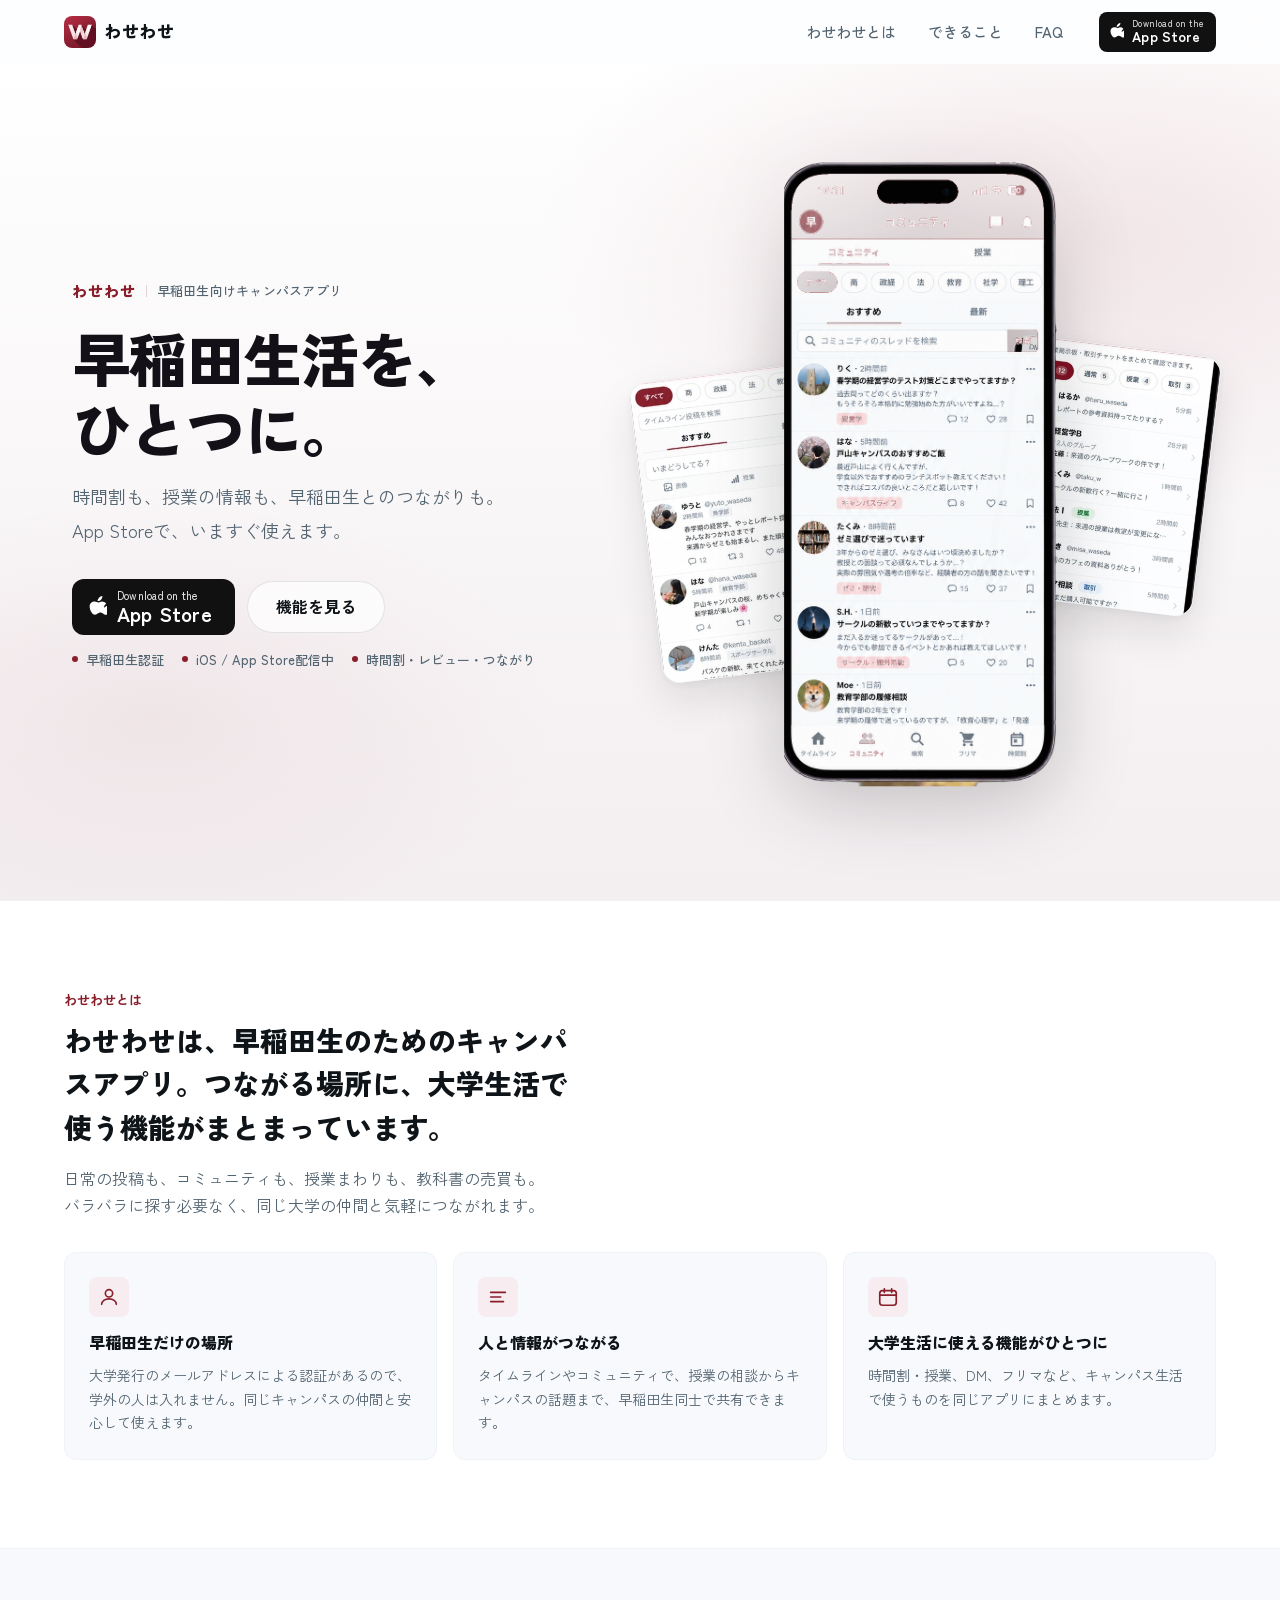
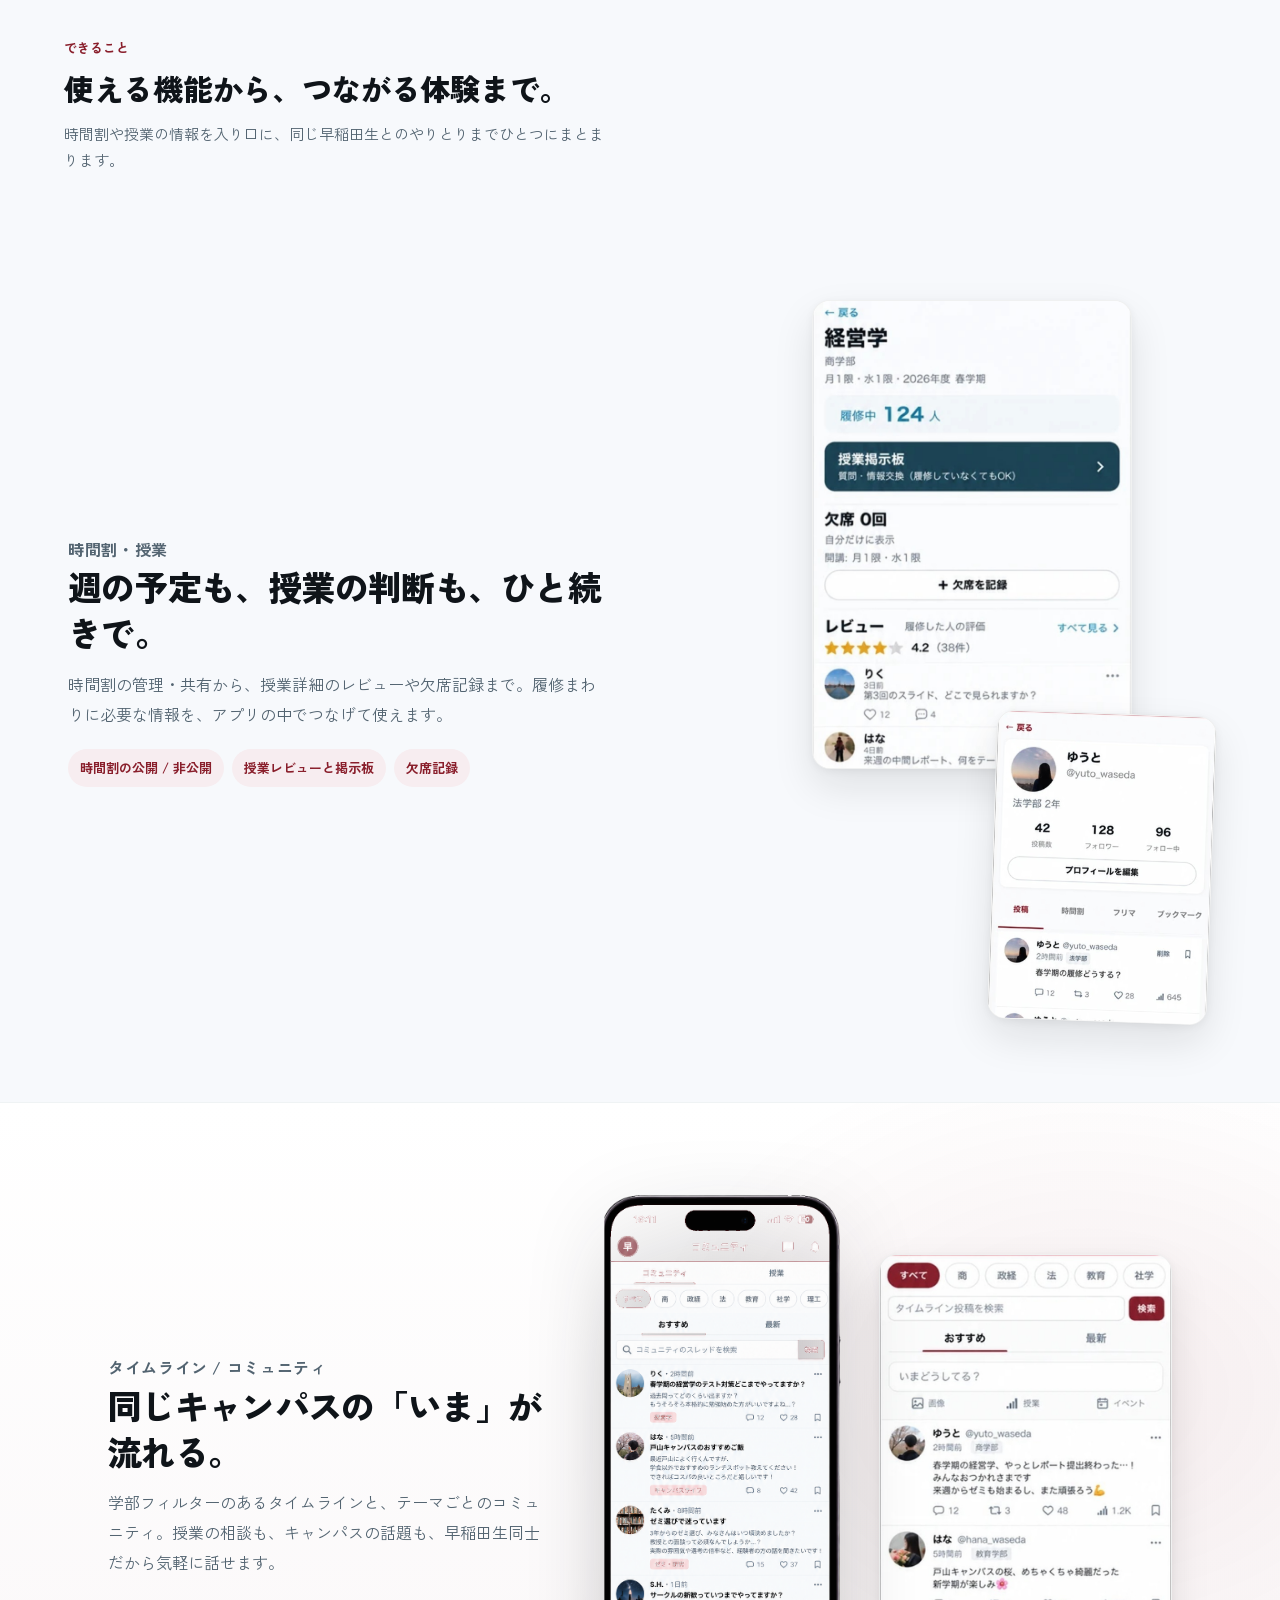
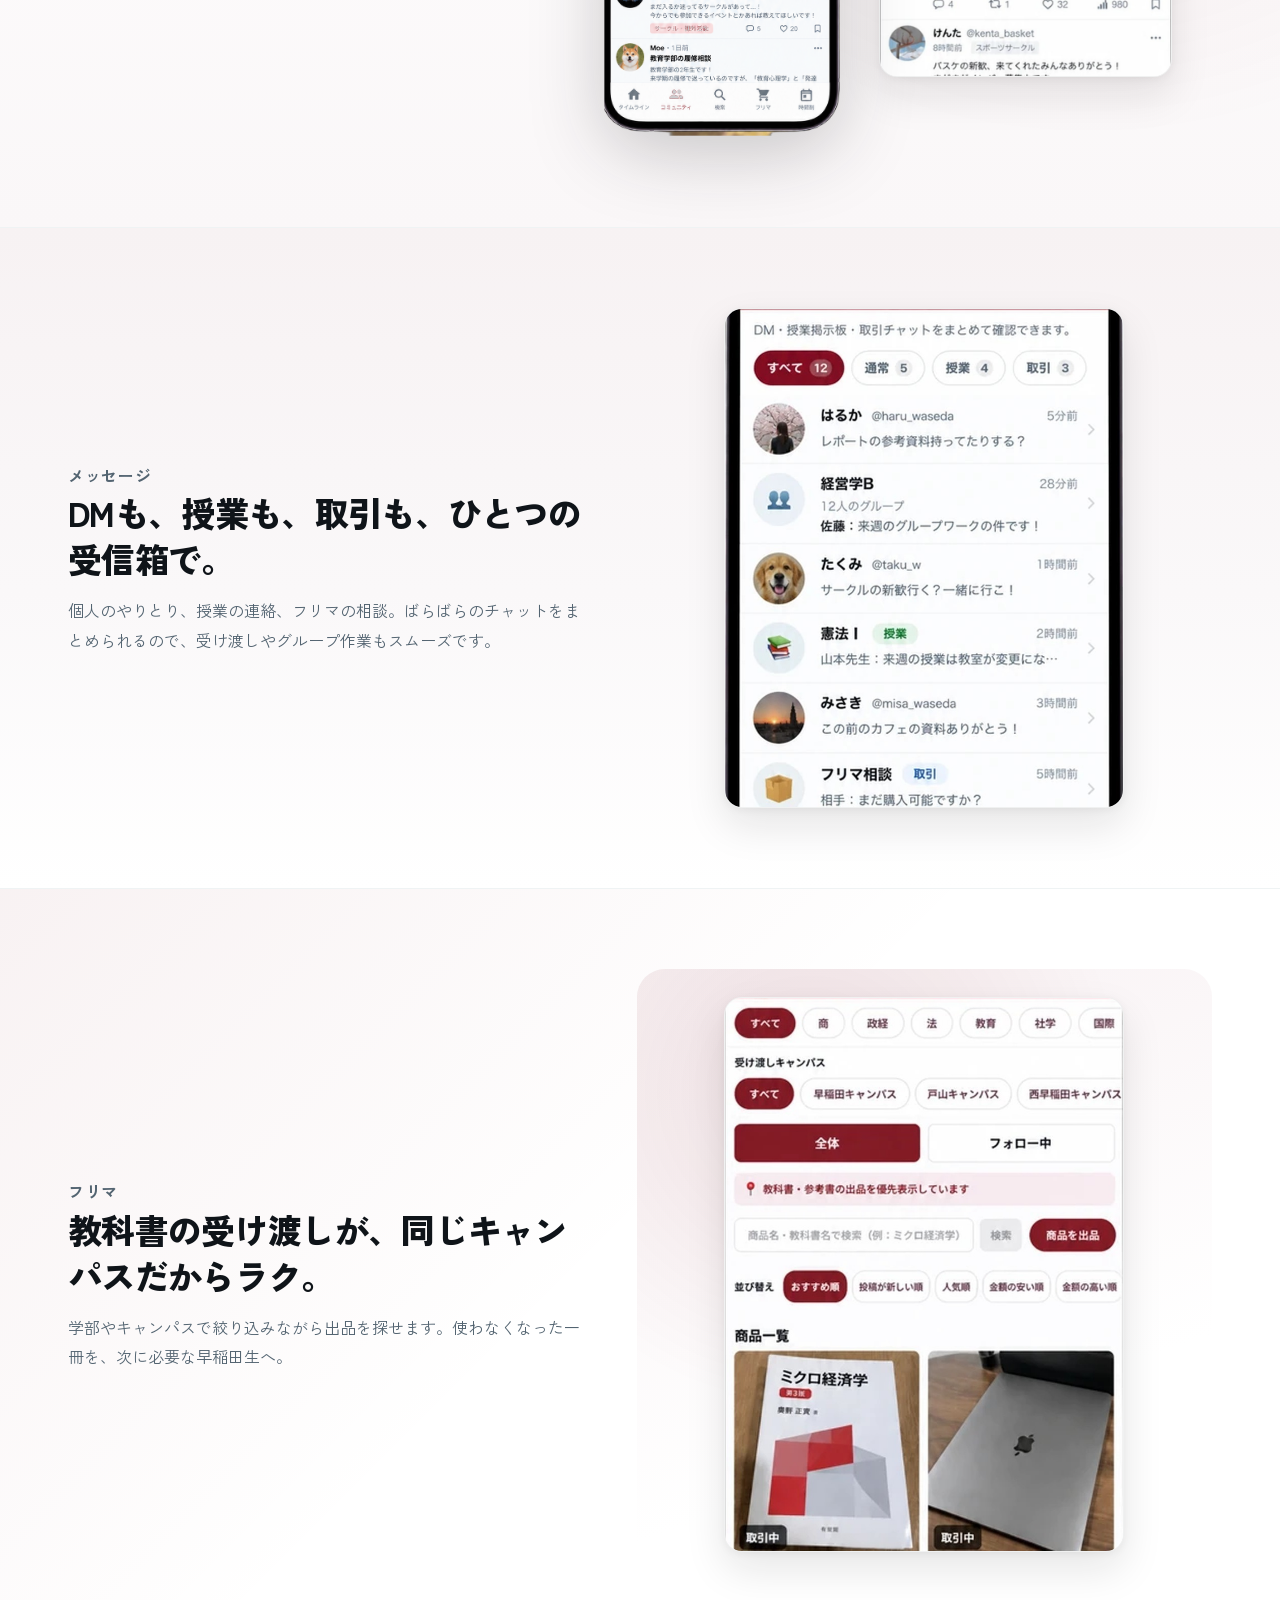
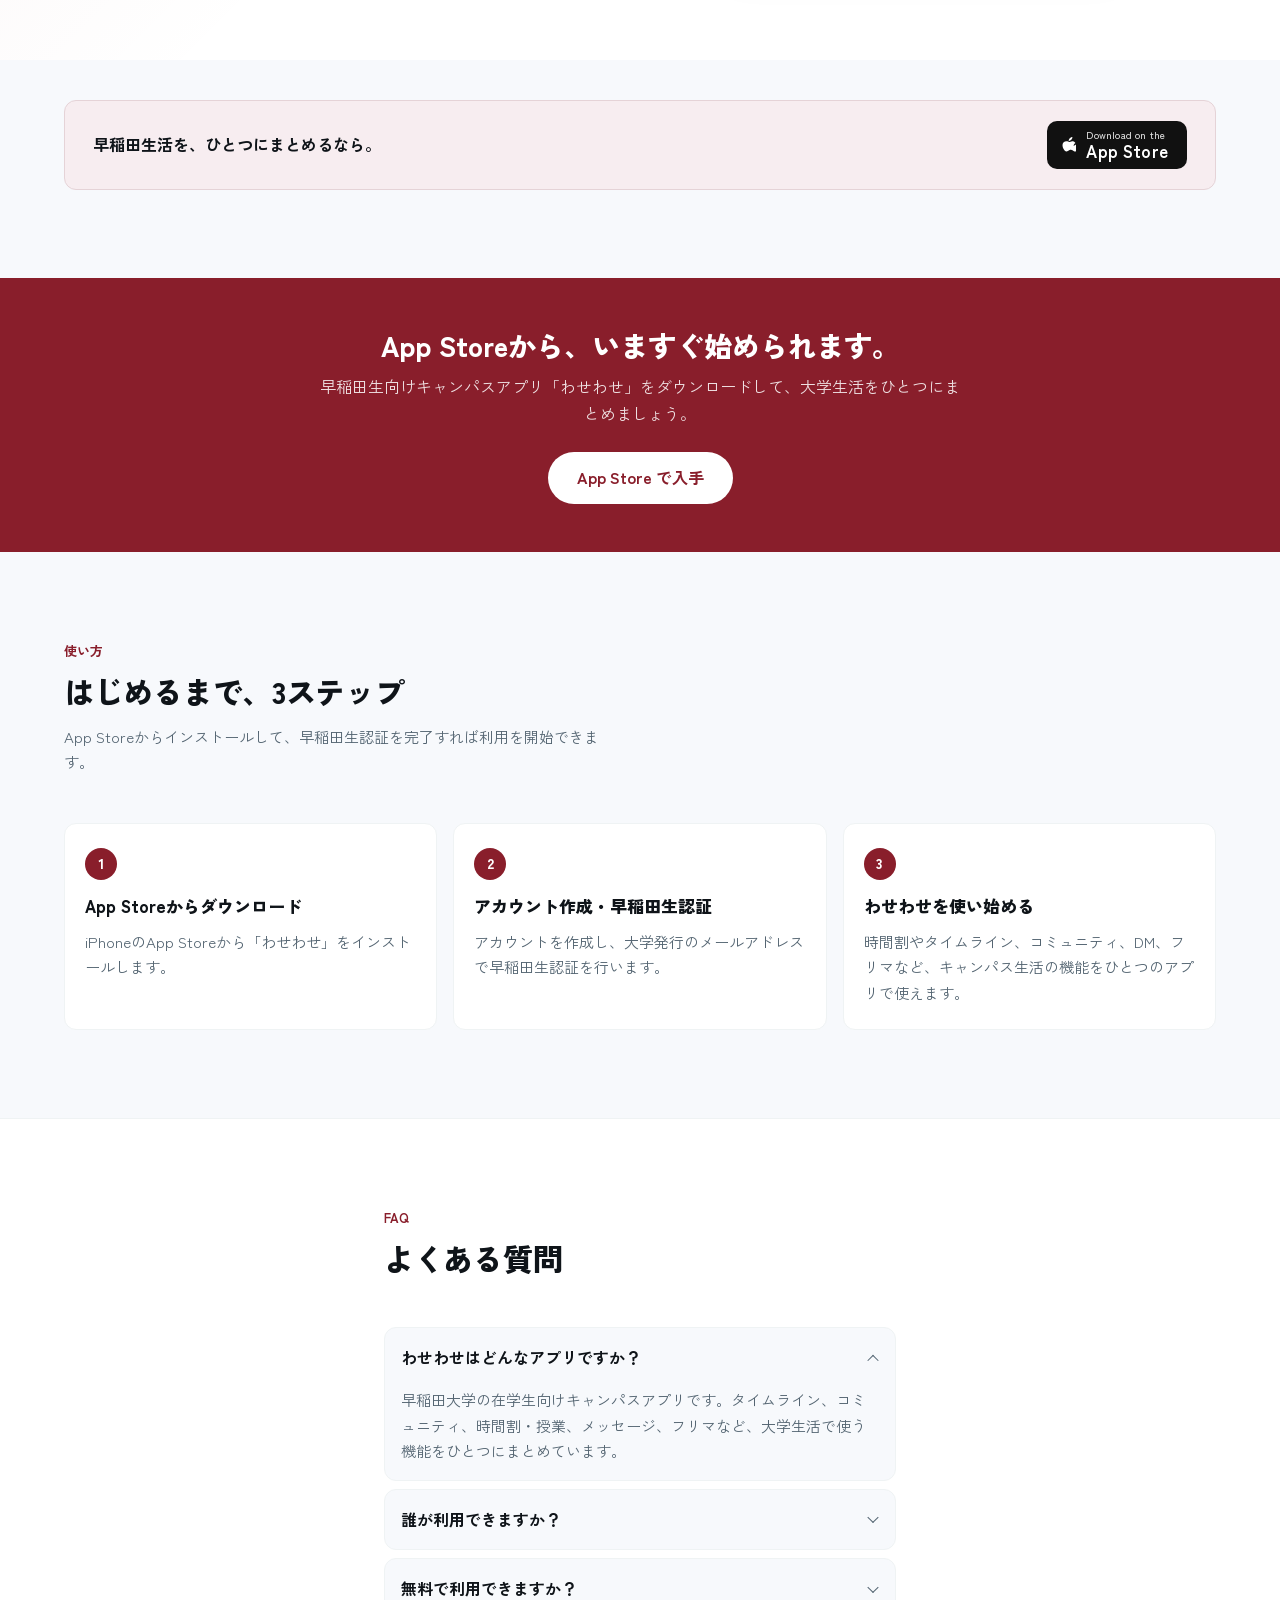
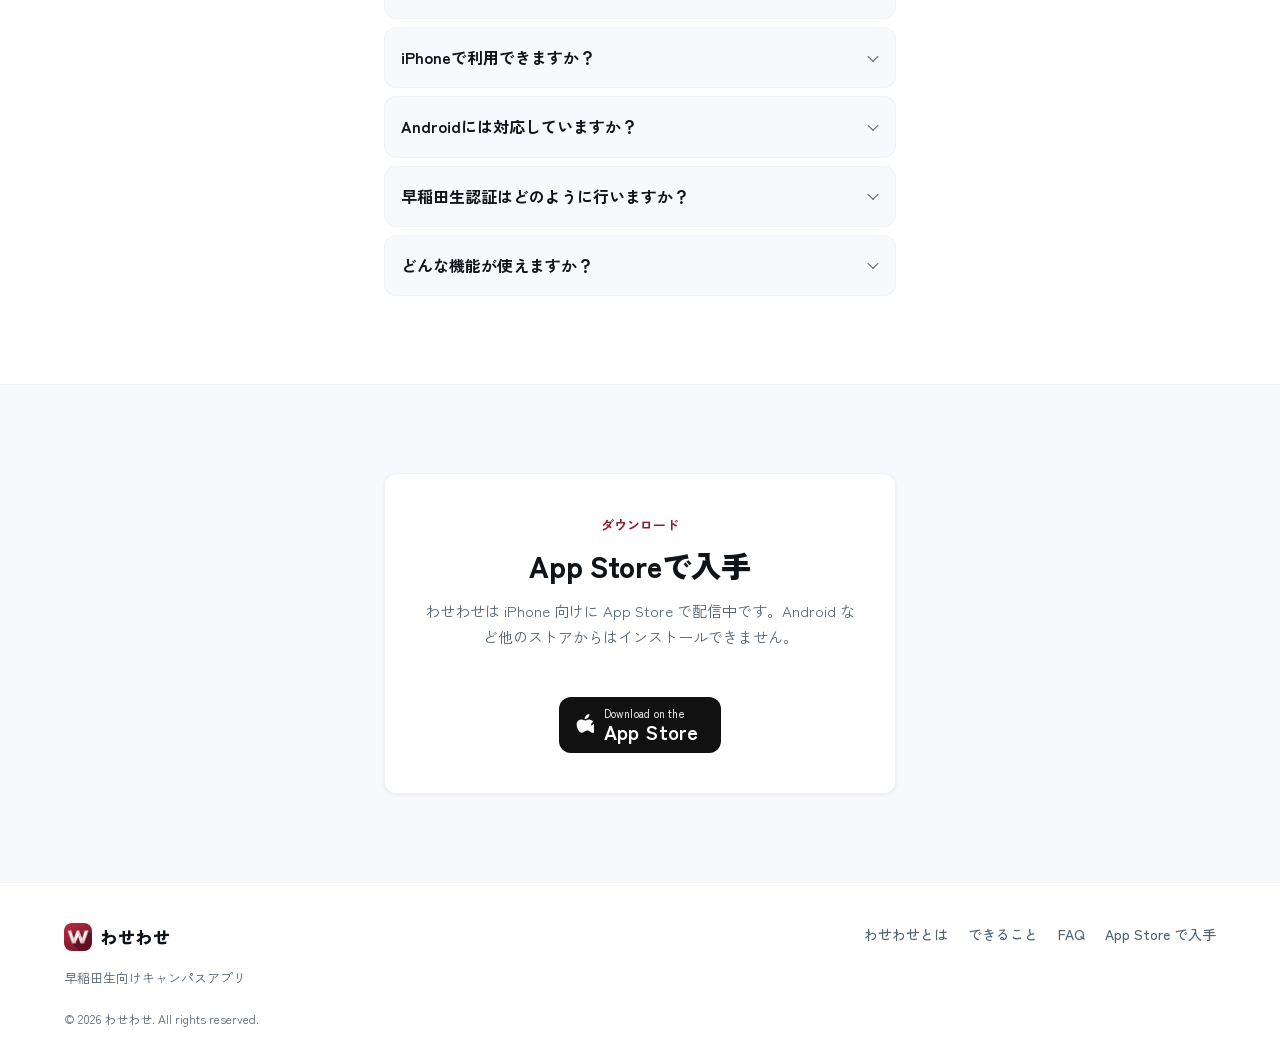
==== commit 18c0c544: "Convert LP from pre-registration to App Store release conversion. Remove the signup form, campaign c" ====
--- a/index.html
+++ b/index.html
@@ -4,9 +4,9 @@
   <meta charset="UTF-8" />
   <meta name="viewport" content="width=device-width, initial-scale=1.0" />
 
-  <title>わせわせ | 早稲田生限定SNS</title>
-  <meta name="description" content="わせわせは、早稲田生のためのSNS / キャンパスアプリ。タイムライン、コミュニティ、時間割・授業、DM、フリマで大学生活がひとつにつながる。事前登録受付中。" />
-  <meta name="keywords" content="わせわせ,wasewase,早稲田大学,SNS,キャンパス,学生" />
+  <title>わせわせ | 早稲田生向けキャンパスアプリ</title>
+  <meta name="description" content="わせわせは、早稲田生のためのキャンパスアプリ。時間割・授業レビュー、タイムライン、コミュニティ、DM、フリマで大学生活をひとつにまとめます。App Storeで配信中。" />
+  <meta name="keywords" content="わせわせ,wasewase,早稲田大学,キャンパスアプリ,時間割,授業レビュー,SNS,学生" />
   <meta name="author" content="わせわせ" />
   <meta name="robots" content="index, follow" />
   <meta name="google-site-verification" content="3jOhCCdu1LfEHLCVnYx2T_1ldAXAvMsO1ZqApKOHYyM" />
@@ -15,17 +15,13 @@
   <meta property="og:type" content="website" />
   <meta property="og:locale" content="ja_JP" />
   <meta property="og:site_name" content="わせわせ" />
-  <meta property="og:title" content="わせわせ | 早稲田生限定SNS" />
-  <meta property="og:description" content="タイムライン、コミュニティ、時間割・授業、DM、フリマ。早稲田生の大学生活がひとつにつながるSNS。事前登録受付中。" />
+  <meta property="og:title" content="わせわせ | 早稲田生向けキャンパスアプリ" />
+  <meta property="og:description" content="時間割・授業レビュー、タイムライン、コミュニティ、DM、フリマ。早稲田生の大学生活をひとつにまとめるキャンパスアプリ。App Storeで配信中。" />
   <meta property="og:url" content="https://wasewase.app/" />
-  <meta property="og:image" content="https://wasewase.app/assets/images/ogp.png" />
-  <meta property="og:image:width" content="1200" />
-  <meta property="og:image:height" content="630" />
-
-  <meta name="twitter:card" content="summary_large_image" />
-  <meta name="twitter:title" content="わせわせ | 早稲田生限定SNS" />
-  <meta name="twitter:description" content="タイムライン、コミュニティ、時間割・授業、DM、フリマ。早稲田生の大学生活がひとつにつながるSNS。" />
-  <meta name="twitter:image" content="https://wasewase.app/assets/images/ogp.png" />
+
+  <meta name="twitter:card" content="summary" />
+  <meta name="twitter:title" content="わせわせ | 早稲田生向けキャンパスアプリ" />
+  <meta name="twitter:description" content="時間割・授業レビュー、タイムライン、コミュニティ、DM、フリマ。早稲田生の大学生活をひとつにまとめるキャンパスアプリ。" />
 
   <script type="application/ld+json">
   {
@@ -33,19 +29,37 @@
     "@type": "WebSite",
     "name": "わせわせ",
     "alternateName": "wasewase",
-    "url": "https://wasewase-officialwebsite.onrender.com/"
+    "url": "https://wasewase.app/",
+    "description": "早稲田生向けキャンパスアプリ。時間割・授業レビュー、タイムライン、コミュニティ、DM、フリマをひとつに。"
   }
   </script>
+  <script type="application/ld+json">
+  {
+    "@context": "https://schema.org",
+    "@type": "MobileApplication",
+    "name": "わせわせ",
+    "operatingSystem": "iOS",
+    "applicationCategory": "SocialNetworkingApplication",
+    "offers": {
+      "@type": "Offer",
+      "price": "0",
+      "priceCurrency": "JPY"
+    },
+    "downloadUrl": "https://apps.apple.com/jp/app/%E3%82%8F%E3%81%9B%E3%82%8F%E3%81%9B/id6785786679",
+    "installUrl": "https://apps.apple.com/jp/app/%E3%82%8F%E3%81%9B%E3%82%8F%E3%81%9B/id6785786679"
+  }
+  </script>
 
   <link rel="icon" type="image/png" href="./assets/icons/logo-icon.png" />
+  <link rel="apple-touch-icon" href="./assets/icons/logo-icon.png" />
   <meta name="theme-color" content="#891E2B" />
 
   <link rel="preconnect" href="https://fonts.googleapis.com" />
   <link rel="preconnect" href="https://fonts.gstatic.com" crossorigin />
   <link href="https://fonts.googleapis.com/css2?family=Zen+Kaku+Gothic+New:wght@400;500;700;900&family=Noto+Sans+JP:wght@400;500;700&display=swap" rel="stylesheet" />
 
-  <link rel="stylesheet" href="./css/style.css?v=20261009crops1" />
-  <link rel="stylesheet" href="./css/animation.css?v=20261009crops1" />
+  <link rel="stylesheet" href="./css/style.css?v=20261014release4" />
+  <link rel="stylesheet" href="./css/animation.css?v=20261014release4" />
   <noscript>
     <style>
       .reveal { opacity: 1; transform: none; }
@@ -72,11 +86,11 @@
       </nav>
 
       <a
-        href="#"
+        href="https://apps.apple.com/jp/app/%E3%82%8F%E3%81%9B%E3%82%8F%E3%81%9B/id6785786679"
         class="store-cta store-cta--sm header-cta"
         data-store-cta
-        data-appstore-pending
-        aria-describedby="appstore-url-note"
+        target="_blank"
+        rel="noopener noreferrer"
       >
         <span class="store-cta__icon" aria-hidden="true">
           <svg width="14" height="17" viewBox="0 0 14 17" fill="currentColor" aria-hidden="true"><path d="M11.6 9.1c0-2.1 1.7-3.1 1.8-3.2-1-1.4-2.5-1.6-3-1.7-1.3-.1-2.5.8-3.1.8-.7 0-1.7-.7-2.8-.7C2.3 4.4.5 5.6.5 8.1c0 1.6.6 3.3 1.4 4.5.7 1 1.5 2 2.6 2 .1 0 1.1-.1 2.2-1 .5-.4 1.3-.9 2.1-.9.8 0 1.5.4 2.1.9 1.1.9 1.3 1 2.1 1 1.1 0 1.9-1.1 2.6-2.1.8-1.1 1.1-2.2 1.1-2.2-.1 0-2-.8-2.1-3.2zM9.5 2.6C10.1 1.9 10.5.9 10.4 0c-.9 0-2 .6-2.6 1.3C7.1 2 6.6 3 6.7 3.9c1 .1 2-.5 2.8-1.3z"/></svg>
@@ -97,11 +111,11 @@
       <a href="#features" class="mobile-menu__link">できること</a>
       <a href="#faq" class="mobile-menu__link">FAQ</a>
       <a
-        href="#"
+        href="https://apps.apple.com/jp/app/%E3%82%8F%E3%81%9B%E3%82%8F%E3%81%9B/id6785786679"
         class="store-cta mobile-menu__cta"
         data-store-cta
-        data-appstore-pending
-        aria-describedby="appstore-url-note"
+        target="_blank"
+        rel="noopener noreferrer"
       >
         <span class="store-cta__label">App Storeで入手</span>
       </a>
@@ -131,11 +145,11 @@
 
           <div class="hero__actions">
             <a
-              href="#"
+              href="https://apps.apple.com/jp/app/%E3%82%8F%E3%81%9B%E3%82%8F%E3%81%9B/id6785786679"
               class="store-cta store-cta--lg"
               data-store-cta
-              data-appstore-pending
-              aria-describedby="appstore-url-note"
+              target="_blank"
+              rel="noopener noreferrer"
             >
               <span class="store-cta__icon" aria-hidden="true">
                 <svg width="18" height="22" viewBox="0 0 14 17" fill="currentColor" aria-hidden="true"><path d="M11.6 9.1c0-2.1 1.7-3.1 1.8-3.2-1-1.4-2.5-1.6-3-1.7-1.3-.1-2.5.8-3.1.8-.7 0-1.7-.7-2.8-.7C2.3 4.4.5 5.6.5 8.1c0 1.6.6 3.3 1.4 4.5.7 1 1.5 2 2.6 2 .1 0 1.1-.1 2.2-1 .5-.4 1.3-.9 2.1-.9.8 0 1.5.4 2.1.9 1.1.9 1.3 1 2.1 1 1.1 0 1.9-1.1 2.6-2.1.8-1.1 1.1-2.2 1.1-2.2-.1 0-2-.8-2.1-3.2zM9.5 2.6C10.1 1.9 10.5.9 10.4 0c-.9 0-2 .6-2.6 1.3C7.1 2 6.6 3 6.7 3.9c1 .1 2-.5 2.8-1.3z"/></svg>
@@ -148,10 +162,6 @@
             <a href="#features" class="btn btn--ghost btn--lg hero__secondary">機能を見る</a>
           </div>
 
-          <p id="appstore-url-note" class="hero__store-note">
-            ※ App Storeの正式URLは確認後に設定します（試作段階）
-          </p>
-
           <ul class="hero__facts">
             <li>早稲田生認証</li>
             <li>iOS / App Store配信中</li>
@@ -204,7 +214,7 @@
       <div class="section__inner">
         <p class="section__label reveal reveal--fade" data-reveal>わせわせとは</p>
         <h2 id="about-heading" class="about__statement reveal reveal--up" data-reveal>
-          わせわせは、早稲田生のためのSNS。つながる場所に、大学生活で使う機能がまとまっています。
+          わせわせは、早稲田生のためのキャンパスアプリ。つながる場所に、大学生活で使う機能がまとまっています。
         </h2>
         <p class="about__note reveal reveal--up" data-reveal data-reveal-delay="80">
           日常の投稿も、コミュニティも、授業まわりも、教科書の売買も。<br class="hide-mobile" />
@@ -217,14 +227,14 @@
               <svg width="22" height="22" viewBox="0 0 24 24" fill="none"><path d="M12 12a4 4 0 1 0 0-8 4 4 0 0 0 0 8Z" stroke="currentColor" stroke-width="1.8"/><path d="M4 20c0-3.5 3.6-6 8-6s8 2.5 8 6" stroke="currentColor" stroke-width="1.8" stroke-linecap="round"/></svg>
             </span>
             <h3>早稲田生だけの場所</h3>
-            <p>学生認証があるので、学外の人は入れません。同じキャンパスの仲間と安心して使えます。</p>
+            <p>大学発行のメールアドレスによる認証があるので、学外の人は入れません。同じキャンパスの仲間と安心して使えます。</p>
           </li>
           <li class="point-card reveal reveal--up" data-reveal data-reveal-delay="80">
             <span class="point-card__icon" aria-hidden="true">
               <svg width="22" height="22" viewBox="0 0 24 24" fill="none"><path d="M4 7h16M4 12h11M4 17h14" stroke="currentColor" stroke-width="1.8" stroke-linecap="round"/></svg>
             </span>
             <h3>人と情報がつながる</h3>
-            <p>タイムラインやコミュニティで、早稲田の「いま」と興味の合う人と出会えます。</p>
+            <p>タイムラインやコミュニティで、授業の相談からキャンパスの話題まで、早稲田生同士で共有できます。</p>
           </li>
           <li class="point-card reveal reveal--up" data-reveal data-reveal-delay="160">
             <span class="point-card__icon" aria-hidden="true">
@@ -325,11 +335,11 @@
         <div class="inline-cta reveal reveal--up" data-reveal>
           <p>早稲田生活を、ひとつにまとめるなら。</p>
           <a
-            href="#"
+            href="https://apps.apple.com/jp/app/%E3%82%8F%E3%81%9B%E3%82%8F%E3%81%9B/id6785786679"
             class="store-cta"
             data-store-cta
-            data-appstore-pending
-            aria-describedby="appstore-url-note"
+            target="_blank"
+            rel="noopener noreferrer"
           >
             <span class="store-cta__icon" aria-hidden="true">
               <svg width="14" height="17" viewBox="0 0 14 17" fill="currentColor" aria-hidden="true"><path d="M11.6 9.1c0-2.1 1.7-3.1 1.8-3.2-1-1.4-2.5-1.6-3-1.7-1.3-.1-2.5.8-3.1.8-.7 0-1.7-.7-2.8-.7C2.3 4.4.5 5.6.5 8.1c0 1.6.6 3.3 1.4 4.5.7 1 1.5 2 2.6 2 .1 0 1.1-.1 2.2-1 .5-.4 1.3-.9 2.1-.9.8 0 1.5.4 2.1.9 1.1.9 1.3 1 2.1 1 1.1 0 1.9-1.1 2.6-2.1.8-1.1 1.1-2.2 1.1-2.2-.1 0-2-.8-2.1-3.2zM9.5 2.6C10.1 1.9 10.5.9 10.4 0c-.9 0-2 .6-2.6 1.3C7.1 2 6.6 3 6.7 3.9c1 .1 2-.5 2.8-1.3z"/></svg>
@@ -345,9 +355,16 @@
 
     <section class="cta-band" aria-labelledby="mid-cta-heading">
       <div class="cta-band__inner">
-        <h2 id="mid-cta-heading">早稲田生限定SNSを、いち早く始めよう。</h2>
-        <p>事前登録しておくと、わせわせの公開情報を優先してお届けします。</p>
-        <a href="#signup" class="btn btn--on-brand btn--lg" data-cta="primary">事前登録する</a>
+        <h2 id="mid-cta-heading">App Storeから、いますぐ始められます。</h2>
+        <p>早稲田生向けキャンパスアプリ「わせわせ」をダウンロードして、大学生活をひとつにまとめましょう。</p>
+        <a
+          href="https://apps.apple.com/jp/app/%E3%82%8F%E3%81%9B%E3%82%8F%E3%81%9B/id6785786679"
+          class="btn btn--on-brand btn--lg"
+          data-store-cta
+          data-cta="primary"
+          target="_blank"
+          rel="noopener noreferrer"
+        >App Store で入手</a>
       </div>
     </section>
 
@@ -356,23 +373,23 @@
         <div class="section__header reveal reveal--up" data-reveal>
           <p class="section__label">使い方</p>
           <h2 id="flow-heading">はじめるまで、3ステップ</h2>
-          <p class="section__desc">いまは事前登録の受付中です。リリース後は、すぐに使い始められます。</p>
+          <p class="section__desc">App Storeからインストールして、早稲田生認証を完了すれば利用を開始できます。</p>
         </div>
         <ol class="flow__steps">
           <li class="flow-step reveal reveal--up" data-reveal>
             <span class="flow-step__index">1</span>
-            <h3>事前登録</h3>
-            <p>ニックネームと Instagram ID を登録。リリース情報をお届けします。</p>
+            <h3>App Storeからダウンロード</h3>
+            <p>iPhoneのApp Storeから「わせわせ」をインストールします。</p>
           </li>
           <li class="flow-step reveal reveal--up" data-reveal data-reveal-delay="80">
             <span class="flow-step__index">2</span>
-            <h3>学生認証</h3>
-            <p>早稲田大学生であることを確認し、学内だけの空間をつくります。</p>
+            <h3>アカウント作成・早稲田生認証</h3>
+            <p>アカウントを作成し、大学発行のメールアドレスで早稲田生認証を行います。</p>
           </li>
           <li class="flow-step reveal reveal--up" data-reveal data-reveal-delay="160">
             <span class="flow-step__index">3</span>
-            <h3>つながる</h3>
-            <p>タイムラインやコミュニティで、キャンパスの仲間とつながります。</p>
+            <h3>わせわせを使い始める</h3>
+            <p>時間割やタイムライン、コミュニティ、DM、フリマなど、キャンパス生活の機能をひとつのアプリで使えます。</p>
           </li>
         </ol>
       </div>
@@ -386,207 +403,82 @@
         </div>
 
         <div class="faq__list">
-          <details class="faq-item reveal reveal--up" data-reveal>
-            <summary>誰が使えますか？</summary>
-            <div class="faq-item__a">
-              <p>早稲田大学に在籍する学生が対象です。学生認証を通過した方のみご利用いただけます。</p>
-            </div>
-          </details>
-          <details class="faq-item reveal reveal--up" data-reveal data-reveal-delay="60">
-            <summary>利用料はかかりますか？</summary>
-            <div class="faq-item__a">
-              <p>基本機能は無料でご利用いただけます。今後の有料プランについては、リリース時にお知らせします。</p>
+          <details class="faq-item reveal reveal--up" data-reveal open>
+            <summary>わせわせはどんなアプリですか？</summary>
+            <div class="faq-item__a">
+              <p>早稲田大学の在学生向けキャンパスアプリです。タイムライン、コミュニティ、時間割・授業、メッセージ、フリマなど、大学生活で使う機能をひとつにまとめています。</p>
+            </div>
+          </details>
+          <details class="faq-item reveal reveal--up" data-reveal data-reveal-delay="40">
+            <summary>誰が利用できますか？</summary>
+            <div class="faq-item__a">
+              <p>早稲田大学に在籍する学生が対象です。大学発行のメールアドレスによる認証を通過した方のみご利用いただけます。</p>
+            </div>
+          </details>
+          <details class="faq-item reveal reveal--up" data-reveal data-reveal-delay="80">
+            <summary>無料で利用できますか？</summary>
+            <div class="faq-item__a">
+              <p>はい。App Store上のアプリは無料でダウンロードできます。フリマの手数料・送料もアプリの説明どおり無料です。</p>
             </div>
           </details>
           <details class="faq-item reveal reveal--up" data-reveal data-reveal-delay="120">
-            <summary>いつリリースされますか？</summary>
-            <div class="faq-item__a">
-              <p>現在開発中です。事前登録いただいた方には、リリース情報を優先してお届けします。</p>
-            </div>
-          </details>
-          <details class="faq-item reveal reveal--up" data-reveal data-reveal-delay="180">
-            <summary>個人情報は安全ですか？</summary>
-            <div class="faq-item__a">
-              <p>登録情報は適切に管理し、サービス運営以外の目的では利用しません。詳細はリリース時のプライバシーポリシーをご確認ください。</p>
+            <summary>iPhoneで利用できますか？</summary>
+            <div class="faq-item__a">
+              <p>はい。iOS向けにApp Storeで配信しています（対応OSはiOS 15.0以降）。</p>
+            </div>
+          </details>
+          <details class="faq-item reveal reveal--up" data-reveal data-reveal-delay="160">
+            <summary>Androidには対応していますか？</summary>
+            <div class="faq-item__a">
+              <p>現在はiPhone（iOS）向けアプリのみ提供しています。Android版は提供していません。</p>
+            </div>
+          </details>
+          <details class="faq-item reveal reveal--up" data-reveal data-reveal-delay="200">
+            <summary>早稲田生認証はどのように行いますか？</summary>
+            <div class="faq-item__a">
+              <p>大学発行のメールアドレスを使った認証です。アプリ内の案内に沿って手続きしてください。</p>
             </div>
           </details>
           <details class="faq-item reveal reveal--up" data-reveal data-reveal-delay="240">
-            <summary>Android / iOS のどちらに対応しますか？</summary>
-            <div class="faq-item__a">
-              <p>モバイルアプリとしての提供を予定しています。対応OSの詳細は、リリース前にお知らせします。</p>
-            </div>
-          </details>
-        </div>
-      </div>
-    </section>
-
-    <section id="signup" class="section signup" aria-labelledby="signup-heading">
+            <summary>どんな機能が使えますか？</summary>
+            <div class="faq-item__a">
+              <p>時間割、授業まわりの情報、タイムライン、コミュニティ、メッセージ（DM）、学内向けフリマなどを利用できます。詳細は上の「できること」もご覧ください。</p>
+            </div>
+          </details>
+        </div>
+      </div>
+    </section>
+
+    <section id="download" class="section signup" aria-labelledby="download-heading">
       <div class="section__inner section__inner--narrow">
         <div class="signup__panel reveal reveal--up" data-reveal>
-
-          <div class="cta-block" data-mode="preregister">
-            <div id="signup-form-view">
-              <div class="signup-brand">
-                <span class="signup-brand__icon" aria-hidden="true">
-                  <img src="./assets/icons/logo-icon.png" alt="" width="96" height="96" decoding="async" />
-                </span>
-                <p class="signup-brand__name">わせわせ</p>
-                <h2 id="signup-heading" class="signup-brand__headline">
-                  早稲田生限定SNSを、いち早く始めよう
-                </h2>
-              </div>
-
-              <div class="trust-note">
-                <p class="trust-note__title">約30秒で登録完了</p>
-                <ul class="trust-note__list">
-                  <li>入力情報はわせわせ運営のみが管理します</li>
-                  <li>リリースのお知らせ以外には利用しません</li>
-                  <li>不要な個人情報は収集しません</li>
-                </ul>
-              </div>
-
-              <form id="preregister-form" class="signup-form" novalidate>
-                <div class="form-field">
-                  <label for="nickname" class="form-field__label">
-                    ニックネーム<span class="form-field__req" aria-hidden="true">*</span>
-                  </label>
-                  <input
-                    type="text"
-                    id="nickname"
-                    name="nickname"
-                    class="form-field__input"
-                    placeholder="例：わせたろう"
-                    autocomplete="nickname"
-                    maxlength="80"
-                    required
-                    aria-required="true"
-                  />
-                  <p class="form-field__error" data-error-for="nickname" hidden></p>
-                </div>
-
-                <div class="form-field">
-                  <label for="instagram" class="form-field__label">
-                    Instagram ID<span class="form-field__req" aria-hidden="true">*</span>
-                  </label>
-                  <input
-                    type="text"
-                    id="instagram"
-                    name="instagram"
-                    class="form-field__input"
-                    placeholder="例：@waseda_taro"
-                    autocomplete="username"
-                    maxlength="80"
-                    spellcheck="false"
-                    required
-                    aria-required="true"
-                  />
-                  <p class="form-field__error" data-error-for="instagram" hidden></p>
-                </div>
-
-                <div class="form-field">
-                  <label for="referrer" class="form-field__label">
-                    紹介者
-                    <span class="form-field__optional">任意</span>
-                  </label>
-                  <input
-                    type="text"
-                    id="referrer"
-                    name="referrer"
-                    class="form-field__input"
-                    placeholder="例：@friend"
-                    maxlength="120"
-                    spellcheck="false"
-                  />
-                  <p class="form-field__error" data-error-for="referrer" hidden></p>
-                </div>
-
-                <div class="form-field">
-                  <label for="wasedaEmail" class="form-field__label">
-                    早稲田メール
-                    <span class="form-field__optional">任意</span>
-                  </label>
-                  <input
-                    type="email"
-                    id="wasedaEmail"
-                    name="wasedaEmail"
-                    class="form-field__input"
-                    placeholder="例：example@akane.waseda.jp"
-                    autocomplete="email"
-                    maxlength="120"
-                  />
-                  <p class="form-field__error" data-error-for="wasedaEmail" hidden></p>
-                </div>
-
-                <button type="submit" class="btn btn--primary btn--lg btn--block" id="submit-btn">
-                  <span class="btn__label">登録する</span>
-                  <span class="btn__loading" hidden aria-hidden="true">送信中…</span>
-                </button>
-
-                <div id="form-message" class="form-message" role="status" aria-live="polite" hidden></div>
-              </form>
-            </div>
-
-            <div id="signup-thanks" class="thanks-card" hidden tabindex="-1" role="status" aria-live="polite">
-              <div class="thanks-card__icon" aria-hidden="true">
-                <svg width="28" height="28" viewBox="0 0 28 28" fill="none">
-                  <path d="M7 14.5 11.5 19 21 9" stroke="currentColor" stroke-width="2.2" stroke-linecap="round" stroke-linejoin="round"/>
-                </svg>
-              </div>
-
-              <h3 class="thanks-card__title">事前登録ありがとうございます！</h3>
-              <p class="thanks-card__lead">わせわせのリリース情報をいち早くお届けします。</p>
-
-              <div class="campaign-note campaign-note--thanks">
-                <p class="campaign-note__title">事前登録期間限定キャンペーン実施中</p>
-                <ul class="campaign-note__list">
-                  <li>友達を招待すると、Amazonギフトカード抽選の当選確率がアップ</li>
-                  <li>さらに招待数ランキング上位3名には、Amazonギフトカードを確定プレゼント</li>
-                </ul>
-              </div>
-
-              <p class="thanks-card__body">
-                わせわせは、早稲田生が増えるほどもっと便利で楽しいコミュニティになります。<br />
-                初期メンバーとして、ぜひ友達にも教えてみてください。
-              </p>
-
+          <div class="cta-block">
+            <div class="section__header section__header--center">
+              <p class="section__label">ダウンロード</p>
+              <h2 id="download-heading" class="section__title">App Storeで入手</h2>
+              <p class="section__desc">わせわせは iPhone 向けに App Store で配信中です。Android など他のストアからはインストールできません。</p>
+            </div>
+            <div class="appstore-cta">
               <a
-                id="thanks-instagram-link"
-                class="btn btn--primary btn--lg btn--block thanks-card__share"
-                href="https://www.instagram.com/"
+                href="https://apps.apple.com/jp/app/%E3%82%8F%E3%81%9B%E3%82%8F%E3%81%9B/id6785786679"
+                class="store-cta store-cta--lg"
+                data-store-cta
+                data-appstore-link
                 target="_blank"
                 rel="noopener noreferrer"
+                aria-label="App Store でわせわせを入手"
               >
-                Instagramでシェアする
+                <span class="store-cta__icon" aria-hidden="true">
+                  <svg width="18" height="22" viewBox="0 0 14 17" fill="currentColor" aria-hidden="true"><path d="M11.6 9.1c0-2.1 1.7-3.1 1.8-3.2-1-1.4-2.5-1.6-3-1.7-1.3-.1-2.5.8-3.1.8-.7 0-1.7-.7-2.8-.7C2.3 4.4.5 5.6.5 8.1c0 1.6.6 3.3 1.4 4.5.7 1 1.5 2 2.6 2 .1 0 1.1-.1 2.2-1 .5-.4 1.3-.9 2.1-.9.8 0 1.5.4 2.1.9 1.1.9 1.3 1 2.1 1 1.1 0 1.9-1.1 2.6-2.1.8-1.1 1.1-2.2 1.1-2.2-.1 0-2-.8-2.1-3.2zM9.5 2.6C10.1 1.9 10.5.9 10.4 0c-.9 0-2 .6-2.6 1.3C7.1 2 6.6 3 6.7 3.9c1 .1 2-.5 2.8-1.3z"/></svg>
+                </span>
+                <span class="store-cta__text">
+                  <span class="store-cta__eyebrow">Download on the</span>
+                  <span class="store-cta__label">App Store</span>
+                </span>
               </a>
             </div>
           </div>
-
-          <div class="cta-block" data-mode="appstore" hidden>
-            <div class="section__header section__header--center">
-              <p class="section__label">ダウンロード</p>
-              <h2 class="section__title">アプリをダウンロード</h2>
-              <p class="section__desc">わせわせは App Store からダウンロードできます。</p>
-            </div>
-            <div class="appstore-cta">
-              <a
-                href="#"
-                class="btn btn--primary btn--lg"
-                data-appstore-link
-                aria-label="App Store でダウンロード"
-              >
-                App Store で入手
-              </a>
-            </div>
-          </div>
-        </div>
-
-        <aside class="campaign-card reveal reveal--up" data-reveal aria-labelledby="campaign-heading">
-          <h3 id="campaign-heading">キャンペーン</h3>
-          <ul>
-            <li>友達を招待するほど、Amazonギフトカード抽選の当選確率がアップ</li>
-            <li>招待数ランキング上位3名には、Amazonギフトカードを確定プレゼント</li>
-          </ul>
-        </aside>
+        </div>
       </div>
     </section>
   </main>
@@ -600,14 +492,20 @@
           </span>
           <span class="brand__name">わせわせ</span>
         </a>
-        <p class="site-footer__tagline">早稲田生限定SNS / キャンパスアプリ</p>
+        <p class="site-footer__tagline">早稲田生向けキャンパスアプリ</p>
       </div>
 
       <nav class="site-footer__nav" aria-label="フッターナビ">
         <a href="#about">わせわせとは</a>
         <a href="#features">できること</a>
         <a href="#faq">FAQ</a>
-        <a href="#signup" data-cta="primary">事前登録する</a>
+        <a
+          href="https://apps.apple.com/jp/app/%E3%82%8F%E3%81%9B%E3%82%8F%E3%81%9B/id6785786679"
+          data-store-cta
+          data-cta="primary"
+          target="_blank"
+          rel="noopener noreferrer"
+        >App Store で入手</a>
       </nav>
 
       <p class="site-footer__copy">
@@ -616,8 +514,23 @@
     </div>
   </footer>
 
+  <div id="mobile-install-bar" class="mobile-install-bar" hidden>
+    <div class="mobile-install-bar__inner">
+      <p class="mobile-install-bar__text">
+        <span class="mobile-install-bar__brand">わせわせ</span>
+        <span class="mobile-install-bar__sub">App Storeで入手</span>
+      </p>
+      <a
+        href="https://apps.apple.com/jp/app/%E3%82%8F%E3%81%9B%E3%82%8F%E3%81%9B/id6785786679"
+        class="btn btn--primary mobile-install-bar__cta"
+        data-store-cta
+        target="_blank"
+        rel="noopener noreferrer"
+      >インストール</a>
+    </div>
+  </div>
+
   <script src="./js/animation.js" defer></script>
-  <script src="./js/form.js" defer></script>
   <script src="./js/main.js" defer></script>
 </body>
 </html>
--- a/css/style.css
+++ b/css/style.css
@@ -561,20 +561,12 @@
   border-color: var(--soft-border);
 }
 
-.hero__store-note {
-  margin: 0 0 18px;
-  font-size: 0.6875rem;
-  color: var(--muted);
-  opacity: 0.72;
-  letter-spacing: 0.01em;
-}
-
 .hero__facts {
   display: flex;
   flex-wrap: wrap;
   justify-content: center;
   gap: 8px 18px;
-  margin: 0;
+  margin: 8px 0 0;
   padding: 0;
   list-style: none;
   color: var(--muted);
@@ -1252,6 +1244,10 @@
   color: rgba(255, 255, 255, 0.86);
 }
 
+.cta-band .btn--on-brand {
+  text-decoration: none;
+}
+
 /* =========================================================
    Flow
    ========================================================= */
@@ -1711,7 +1707,8 @@
 .showcase {
   position: relative;
   padding: 56px 0;
-  overflow: hidden;
+  overflow-x: clip;
+  overflow-y: visible;
 }
 
 .showcase + .showcase {
@@ -1906,6 +1903,81 @@
   }
 }
 
+/* =========================================================
+   Mobile fixed install CTA
+   ========================================================= */
+.mobile-install-bar {
+  position: fixed;
+  left: 0;
+  right: 0;
+  bottom: 0;
+  z-index: 60;
+  padding:
+    10px 12px
+    calc(10px + env(safe-area-inset-bottom, 0px));
+  background: rgba(255, 255, 255, 0.92);
+  border-top: 1px solid var(--border);
+  backdrop-filter: saturate(1.2) blur(14px);
+  -webkit-backdrop-filter: saturate(1.2) blur(14px);
+  box-shadow: 0 -8px 24px rgba(15, 20, 25, 0.06);
+}
+
+.mobile-install-bar[hidden] {
+  display: none !important;
+}
+
+.mobile-install-bar__inner {
+  display: flex;
+  align-items: center;
+  justify-content: space-between;
+  gap: 12px;
+  max-width: var(--max-w);
+  margin: 0 auto;
+}
+
+.mobile-install-bar__text {
+  display: flex;
+  flex-direction: column;
+  gap: 2px;
+  margin: 0;
+  min-width: 0;
+}
+
+.mobile-install-bar__brand {
+  font-size: 0.9375rem;
+  font-weight: 800;
+  color: var(--text);
+  line-height: 1.2;
+}
+
+.mobile-install-bar__sub {
+  font-size: 0.75rem;
+  color: var(--muted);
+  line-height: 1.3;
+}
+
+.mobile-install-bar__cta {
+  flex-shrink: 0;
+  min-height: 40px;
+  padding: 0 16px;
+  font-size: 0.875rem;
+  text-decoration: none;
+}
+
+body.has-mobile-install-bar {
+  padding-bottom: calc(72px + env(safe-area-inset-bottom, 0px));
+}
+
+@media (min-width: 768px) {
+  .mobile-install-bar {
+    display: none !important;
+  }
+
+  body.has-mobile-install-bar {
+    padding-bottom: 0;
+  }
+}
+
 @media (prefers-reduced-motion: reduce) {
   html {
     scroll-behavior: auto;
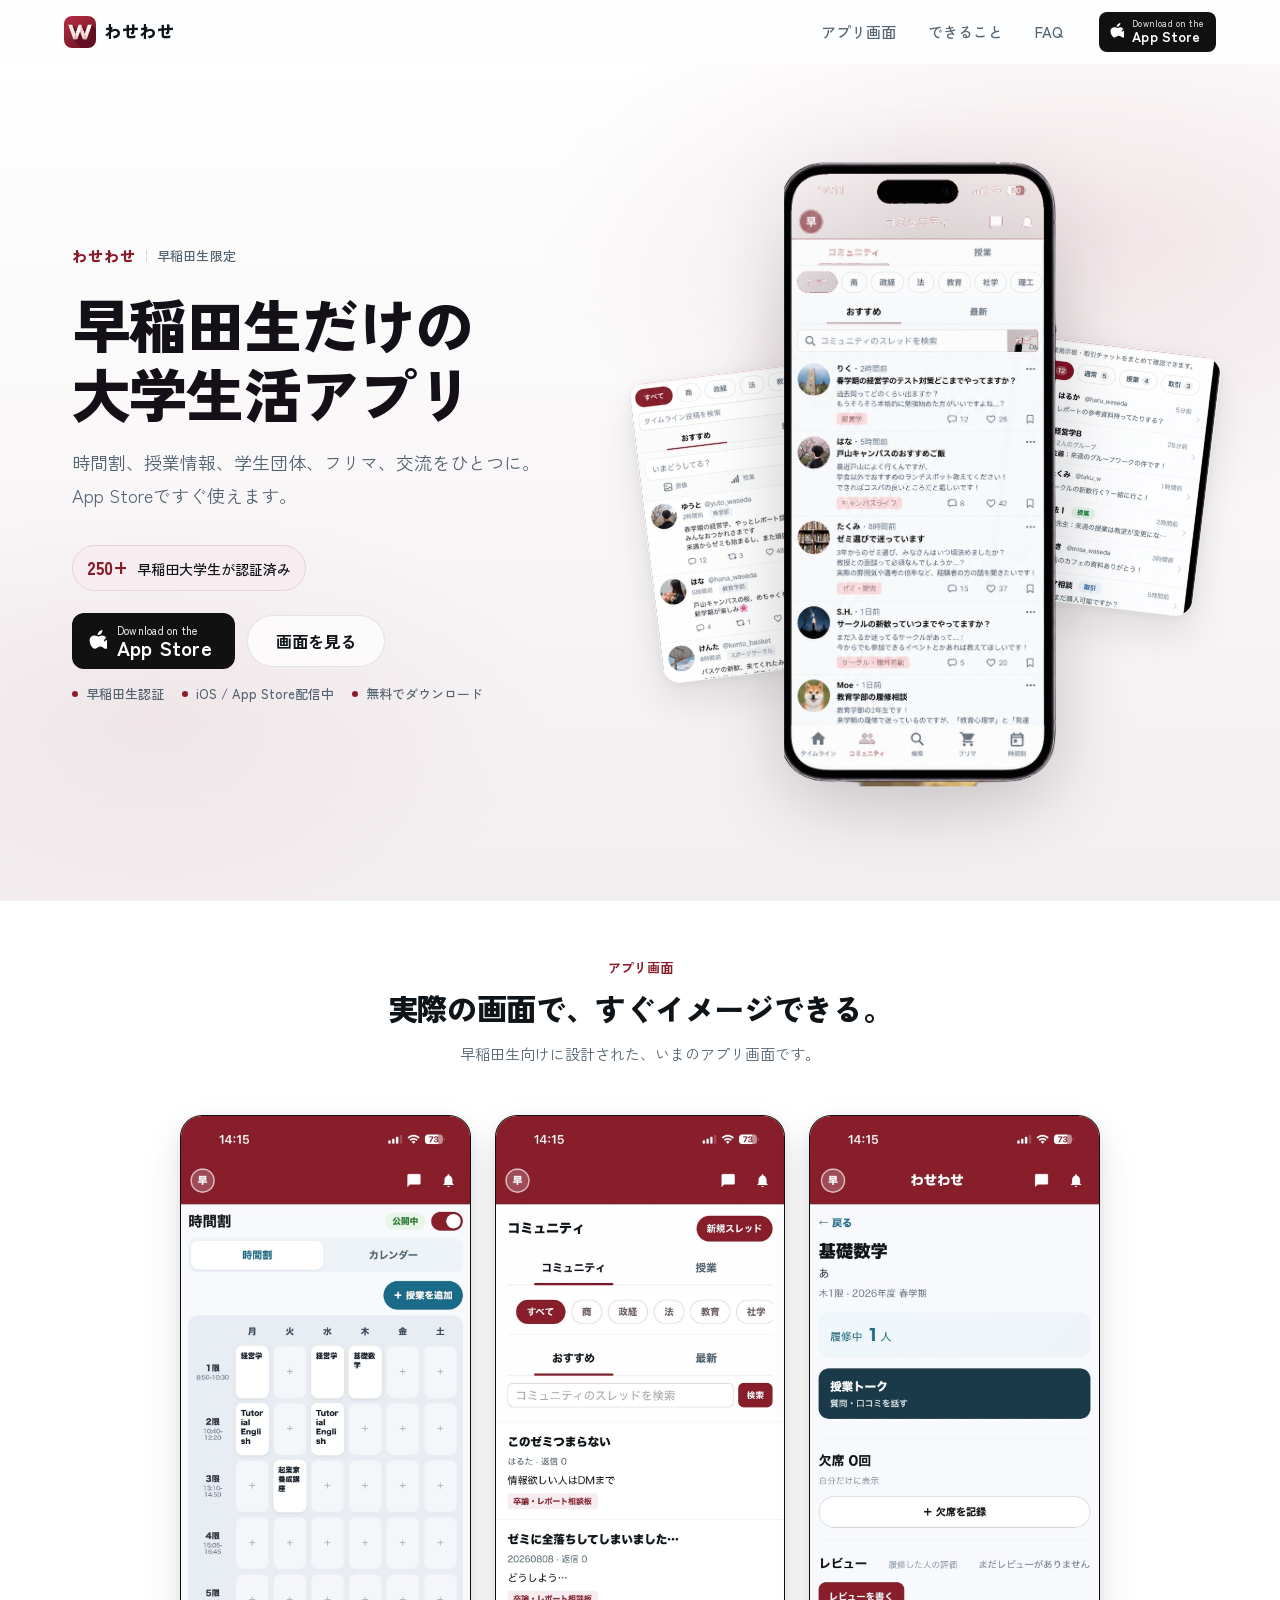
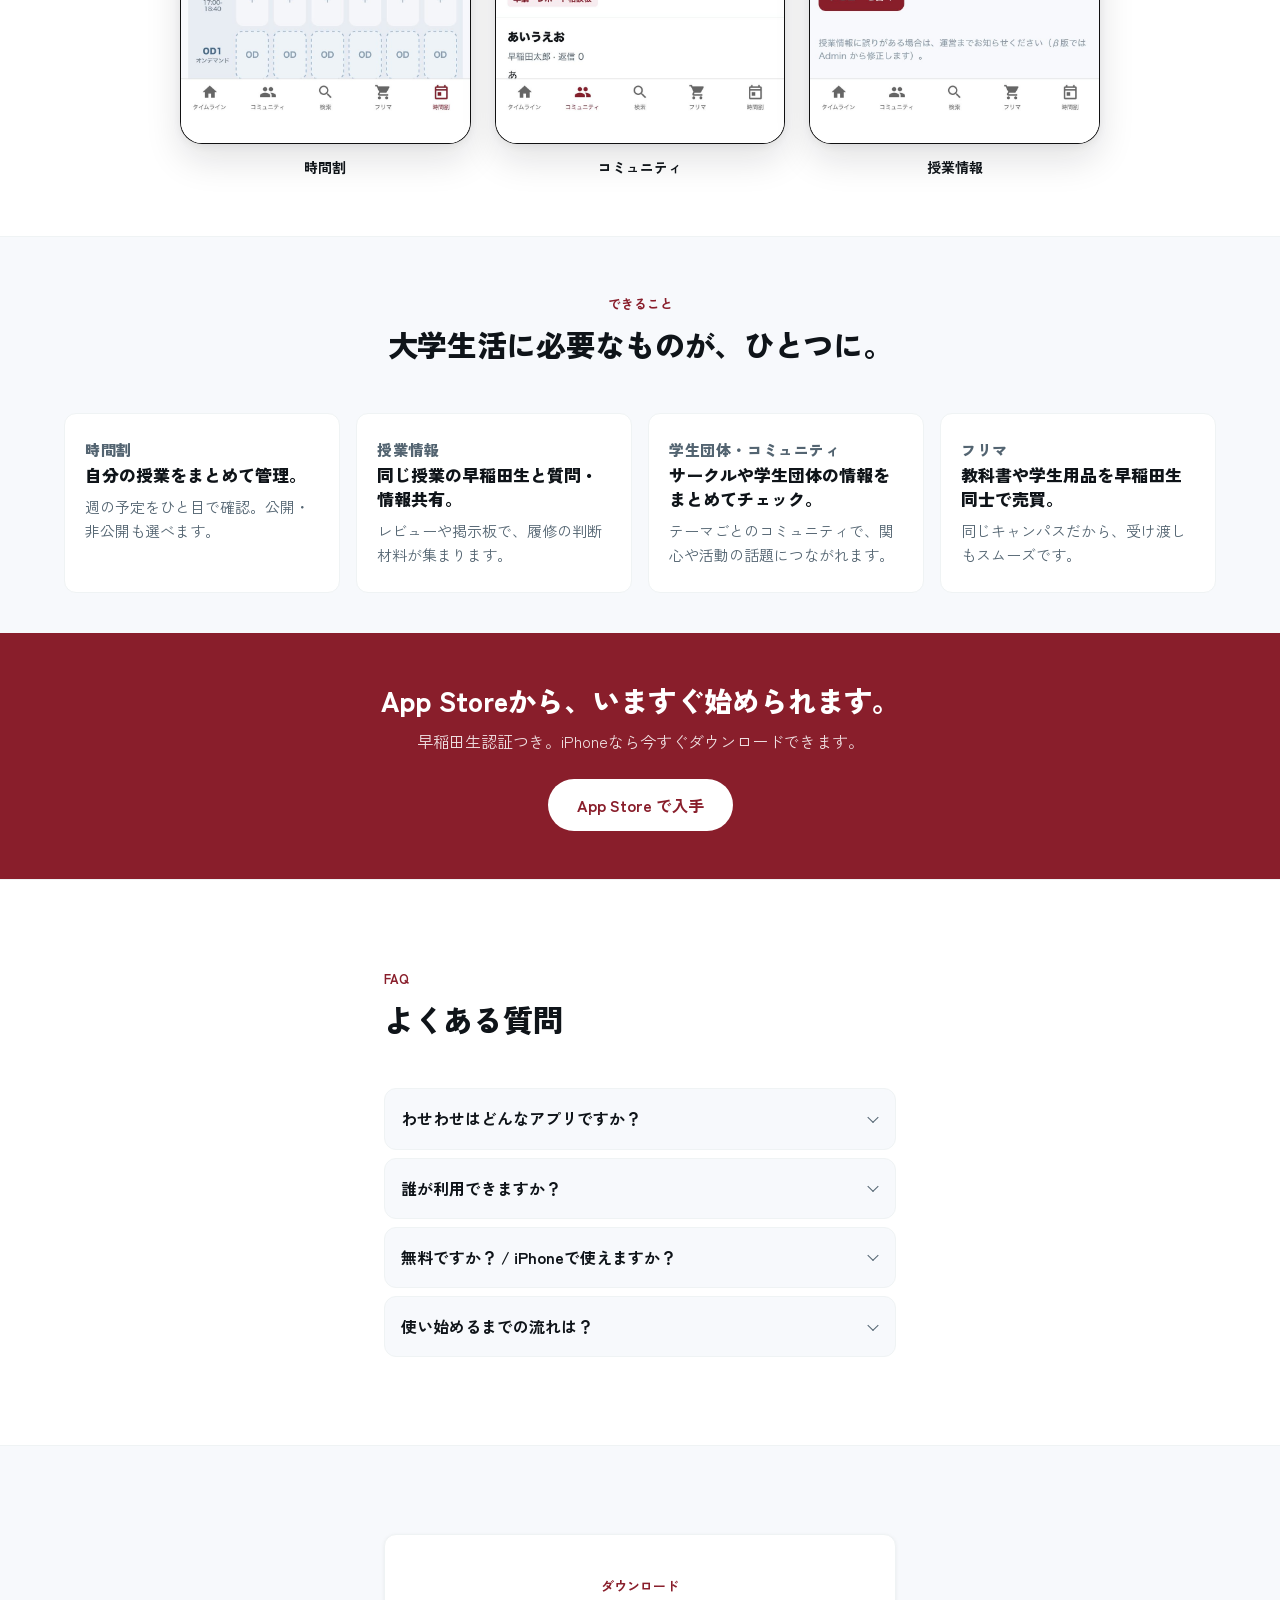
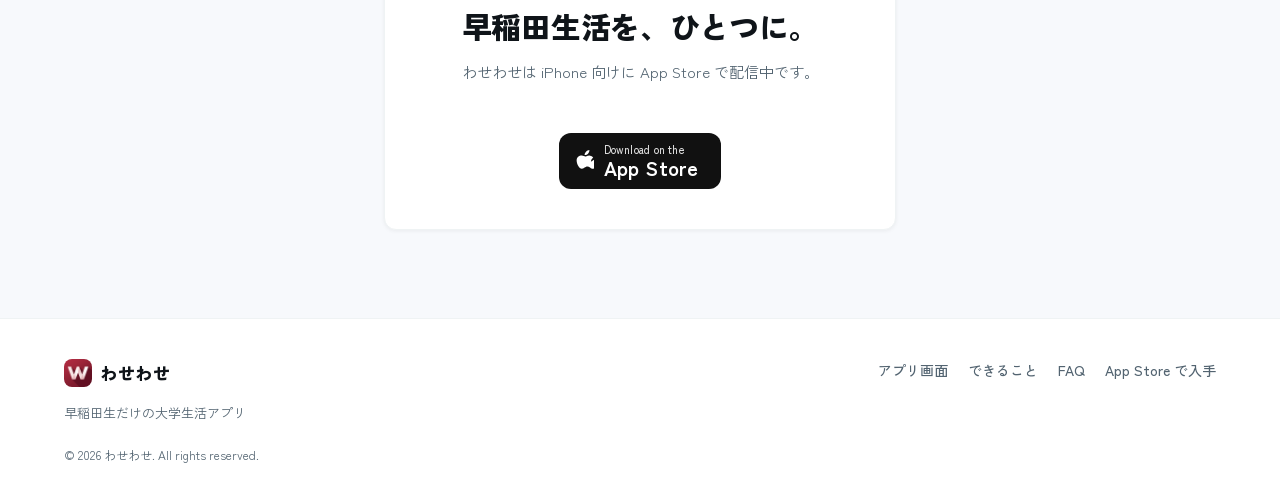
==== commit 26823f86: "Restructure the LP for Meta ad App Store conversion. Tighten the first viewport copy and social proo" ====
--- a/index.html
+++ b/index.html
@@ -4,24 +4,24 @@
   <meta charset="UTF-8" />
   <meta name="viewport" content="width=device-width, initial-scale=1.0" />
 
-  <title>わせわせ | 早稲田生向けキャンパスアプリ</title>
-  <meta name="description" content="わせわせは、早稲田生のためのキャンパスアプリ。時間割・授業レビュー、タイムライン、コミュニティ、DM、フリマで大学生活をひとつにまとめます。App Storeで配信中。" />
-  <meta name="keywords" content="わせわせ,wasewase,早稲田大学,キャンパスアプリ,時間割,授業レビュー,SNS,学生" />
+  <title>わせわせ | 早稲田生だけの大学生活アプリ</title>
+  <meta name="description" content="わせわせは早稲田生限定の大学生活アプリ。時間割、授業情報、学生団体・コミュニティ、フリマ、交流をひとつに。App Storeですぐ使えます。" />
+  <meta name="keywords" content="わせわせ,wasewase,早稲田大学,キャンパスアプリ,時間割,授業,学生団体,フリマ" />
   <meta name="author" content="わせわせ" />
   <meta name="robots" content="index, follow" />
   <meta name="google-site-verification" content="3jOhCCdu1LfEHLCVnYx2T_1ldAXAvMsO1ZqApKOHYyM" />
-  <link rel="canonical" href="https://wasewase.app/" />
+  <link rel="canonical" href="https://wasewase-officialwebsite.onrender.com/" />
 
   <meta property="og:type" content="website" />
   <meta property="og:locale" content="ja_JP" />
   <meta property="og:site_name" content="わせわせ" />
-  <meta property="og:title" content="わせわせ | 早稲田生向けキャンパスアプリ" />
-  <meta property="og:description" content="時間割・授業レビュー、タイムライン、コミュニティ、DM、フリマ。早稲田生の大学生活をひとつにまとめるキャンパスアプリ。App Storeで配信中。" />
-  <meta property="og:url" content="https://wasewase.app/" />
+  <meta property="og:title" content="わせわせ | 早稲田生だけの大学生活アプリ" />
+  <meta property="og:description" content="時間割、授業情報、学生団体、フリマ、交流をひとつに。早稲田生限定のキャンパスアプリ。App Storeで配信中。" />
+  <meta property="og:url" content="https://wasewase-officialwebsite.onrender.com/" />
 
   <meta name="twitter:card" content="summary" />
-  <meta name="twitter:title" content="わせわせ | 早稲田生向けキャンパスアプリ" />
-  <meta name="twitter:description" content="時間割・授業レビュー、タイムライン、コミュニティ、DM、フリマ。早稲田生の大学生活をひとつにまとめるキャンパスアプリ。" />
+  <meta name="twitter:title" content="わせわせ | 早稲田生だけの大学生活アプリ" />
+  <meta name="twitter:description" content="時間割、授業情報、学生団体、フリマ、交流をひとつに。早稲田生限定のキャンパスアプリ。" />
 
   <script type="application/ld+json">
   {
@@ -29,8 +29,8 @@
     "@type": "WebSite",
     "name": "わせわせ",
     "alternateName": "wasewase",
-    "url": "https://wasewase.app/",
-    "description": "早稲田生向けキャンパスアプリ。時間割・授業レビュー、タイムライン、コミュニティ、DM、フリマをひとつに。"
+    "url": "https://wasewase-officialwebsite.onrender.com/",
+    "description": "早稲田生限定の大学生活アプリ。時間割、授業情報、学生団体、フリマ、交流をひとつに。"
   }
   </script>
   <script type="application/ld+json">
@@ -58,8 +58,8 @@
   <link rel="preconnect" href="https://fonts.gstatic.com" crossorigin />
   <link href="https://fonts.googleapis.com/css2?family=Zen+Kaku+Gothic+New:wght@400;500;700;900&family=Noto+Sans+JP:wght@400;500;700&display=swap" rel="stylesheet" />
 
-  <link rel="stylesheet" href="./css/style.css?v=20261014release4" />
-  <link rel="stylesheet" href="./css/animation.css?v=20261014release4" />
+  <link rel="stylesheet" href="./css/style.css?v=20261108cv1" />
+  <link rel="stylesheet" href="./css/animation.css?v=20261108cv1" />
   <noscript>
     <style>
       .reveal { opacity: 1; transform: none; }
@@ -80,7 +80,7 @@
       </a>
 
       <nav class="site-nav" aria-label="メインナビゲーション">
-        <a href="#about" class="site-nav__link">わせわせとは</a>
+        <a href="#screens" class="site-nav__link">アプリ画面</a>
         <a href="#features" class="site-nav__link">できること</a>
         <a href="#faq" class="site-nav__link">FAQ</a>
       </nav>
@@ -89,6 +89,7 @@
         href="https://apps.apple.com/jp/app/%E3%82%8F%E3%81%9B%E3%82%8F%E3%81%9B/id6785786679"
         class="store-cta store-cta--sm header-cta"
         data-store-cta
+        data-cta-placement="header"
         target="_blank"
         rel="noopener noreferrer"
       >
@@ -107,13 +108,14 @@
     </div>
 
     <div id="mobile-menu" class="mobile-menu" hidden>
-      <a href="#about" class="mobile-menu__link">わせわせとは</a>
+      <a href="#screens" class="mobile-menu__link">アプリ画面</a>
       <a href="#features" class="mobile-menu__link">できること</a>
       <a href="#faq" class="mobile-menu__link">FAQ</a>
       <a
         href="https://apps.apple.com/jp/app/%E3%82%8F%E3%81%9B%E3%82%8F%E3%81%9B/id6785786679"
         class="store-cta mobile-menu__cta"
         data-store-cta
+        data-cta-placement="mobile_menu"
         target="_blank"
         rel="noopener noreferrer"
       >
@@ -123,24 +125,30 @@
   </header>
 
   <main id="top">
-    <section class="hero" aria-labelledby="hero-heading">
+    <!-- 1. Hero -->
+    <section class="hero hero--cv" aria-labelledby="hero-heading">
       <div class="hero__atmosphere" aria-hidden="true"></div>
 
-      <div class="hero__inner">
+      <div class="hero__inner hero__inner--cv">
         <div class="hero__copy">
           <p class="hero__eyebrow">
             <span class="hero__brand-mark">わせわせ</span>
             <span class="hero__eyebrow-sep" aria-hidden="true"></span>
-            <span>早稲田生向けキャンパスアプリ</span>
+            <span>早稲田生限定</span>
           </p>
 
           <h1 id="hero-heading" class="hero__title">
-            早稲田生活を、<br class="hero__br" />ひとつに。
+            早稲田生だけの<br class="hero__br" />大学生活アプリ
           </h1>
 
           <p class="hero__lead">
-            時間割も、授業の情報も、早稲田生とのつながりも。<br class="hide-mobile" />
-            App Storeで、いますぐ使えます。
+            時間割、授業情報、学生団体、フリマ、交流をひとつに。<br class="hide-mobile" />
+            App Storeですぐ使えます。
+          </p>
+
+          <p class="social-proof" data-social-proof>
+            <strong class="social-proof__count" data-social-proof-count>250+</strong>
+            <span class="social-proof__text" data-social-proof-text>早稲田大学生が認証済み</span>
           </p>
 
           <div class="hero__actions">
@@ -148,6 +156,7 @@
               href="https://apps.apple.com/jp/app/%E3%82%8F%E3%81%9B%E3%82%8F%E3%81%9B/id6785786679"
               class="store-cta store-cta--lg"
               data-store-cta
+              data-cta-placement="hero"
               target="_blank"
               rel="noopener noreferrer"
             >
@@ -159,13 +168,13 @@
                 <span class="store-cta__label">App Store</span>
               </span>
             </a>
-            <a href="#features" class="btn btn--ghost btn--lg hero__secondary">機能を見る</a>
+            <a href="#screens" class="btn btn--ghost btn--lg hero__secondary">画面を見る</a>
           </div>
 
           <ul class="hero__facts">
             <li>早稲田生認証</li>
             <li>iOS / App Store配信中</li>
-            <li>時間割・レビュー・つながり</li>
+            <li>無料でダウンロード</li>
           </ul>
         </div>
 
@@ -210,157 +219,102 @@
       </div>
     </section>
 
-    <section id="about" class="section about" aria-labelledby="about-heading">
+    <!-- 3. 実際のアプリ画面 -->
+    <section id="screens" class="section screens" aria-labelledby="screens-heading">
       <div class="section__inner">
-        <p class="section__label reveal reveal--fade" data-reveal>わせわせとは</p>
-        <h2 id="about-heading" class="about__statement reveal reveal--up" data-reveal>
-          わせわせは、早稲田生のためのキャンパスアプリ。つながる場所に、大学生活で使う機能がまとまっています。
-        </h2>
-        <p class="about__note reveal reveal--up" data-reveal data-reveal-delay="80">
-          日常の投稿も、コミュニティも、授業まわりも、教科書の売買も。<br class="hide-mobile" />
-          バラバラに探す必要なく、同じ大学の仲間と気軽につながれます。
-        </p>
-
-        <ul class="about__points">
-          <li class="point-card reveal reveal--up" data-reveal>
-            <span class="point-card__icon" aria-hidden="true">
-              <svg width="22" height="22" viewBox="0 0 24 24" fill="none"><path d="M12 12a4 4 0 1 0 0-8 4 4 0 0 0 0 8Z" stroke="currentColor" stroke-width="1.8"/><path d="M4 20c0-3.5 3.6-6 8-6s8 2.5 8 6" stroke="currentColor" stroke-width="1.8" stroke-linecap="round"/></svg>
-            </span>
-            <h3>早稲田生だけの場所</h3>
-            <p>大学発行のメールアドレスによる認証があるので、学外の人は入れません。同じキャンパスの仲間と安心して使えます。</p>
-          </li>
-          <li class="point-card reveal reveal--up" data-reveal data-reveal-delay="80">
-            <span class="point-card__icon" aria-hidden="true">
-              <svg width="22" height="22" viewBox="0 0 24 24" fill="none"><path d="M4 7h16M4 12h11M4 17h14" stroke="currentColor" stroke-width="1.8" stroke-linecap="round"/></svg>
-            </span>
-            <h3>人と情報がつながる</h3>
-            <p>タイムラインやコミュニティで、授業の相談からキャンパスの話題まで、早稲田生同士で共有できます。</p>
-          </li>
-          <li class="point-card reveal reveal--up" data-reveal data-reveal-delay="160">
-            <span class="point-card__icon" aria-hidden="true">
-              <svg width="22" height="22" viewBox="0 0 24 24" fill="none"><rect x="3" y="5" width="18" height="16" rx="3" stroke="currentColor" stroke-width="1.8"/><path d="M8 3v4M16 3v4M3 10h18" stroke="currentColor" stroke-width="1.8" stroke-linecap="round"/></svg>
-            </span>
-            <h3>大学生活に使える機能がひとつに</h3>
-            <p>時間割・授業、DM、フリマなど、キャンパス生活で使うものを同じアプリにまとめます。</p>
+        <div class="section__header section__header--center reveal reveal--up" data-reveal>
+          <p class="section__label">アプリ画面</p>
+          <h2 id="screens-heading">実際の画面で、すぐイメージできる。</h2>
+          <p class="section__desc">早稲田生向けに設計された、いまのアプリ画面です。</p>
+        </div>
+
+        <ul class="screen-strip" aria-label="主要画面のプレビュー">
+          <li class="screen-strip__item reveal reveal--up" data-reveal>
+            <figure class="screen-frame">
+              <img
+                src="./assets/images/app-timetable.jpg"
+                alt="時間割画面。曜日と時限で授業が並んでいる"
+                width="900"
+                height="1957"
+                loading="lazy"
+                decoding="async"
+              />
+            </figure>
+            <p class="screen-strip__label">時間割</p>
+          </li>
+          <li class="screen-strip__item reveal reveal--up" data-reveal data-reveal-delay="60">
+            <figure class="screen-frame">
+              <img
+                src="./assets/images/app-community.jpg"
+                alt="コミュニティ画面。投稿と学部フィルターが表示されている"
+                width="900"
+                height="1957"
+                loading="lazy"
+                decoding="async"
+              />
+            </figure>
+            <p class="screen-strip__label">コミュニティ</p>
+          </li>
+          <li class="screen-strip__item reveal reveal--up" data-reveal data-reveal-delay="120">
+            <figure class="screen-frame">
+              <img
+                src="./assets/images/app-course-detail.jpg"
+                alt="授業詳細画面。レビューと掲示板が表示されている"
+                width="900"
+                height="1957"
+                loading="lazy"
+                decoding="async"
+              />
+            </figure>
+            <p class="screen-strip__label">授業情報</p>
           </li>
         </ul>
       </div>
     </section>
 
-    <section id="features" class="section features" aria-labelledby="features-heading">
+    <!-- 4. 主要機能 -->
+    <section id="features" class="section features features--cv" aria-labelledby="features-heading">
       <div class="section__inner">
-        <div class="section__header reveal reveal--up" data-reveal>
+        <div class="section__header section__header--center reveal reveal--up" data-reveal>
           <p class="section__label">できること</p>
-          <h2 id="features-heading">使える機能から、つながる体験まで。</h2>
-          <p class="section__desc">時間割や授業の情報を入り口に、同じ早稲田生とのやりとりまでひとつにまとまります。</p>
-        </div>
-      </div>
-
-      <!-- 1. 時間割・授業：部分拡大UIカード -->
-      <article class="showcase showcase--pair reveal reveal--up" data-reveal aria-labelledby="feat-class-heading">
-        <div class="showcase__inner">
-          <div class="showcase__copy">
-            <p class="showcase__label">時間割・授業</p>
-            <h3 id="feat-class-heading">週の予定も、授業の判断も、ひと続きで。</h3>
-            <p>時間割の管理・共有から、授業詳細のレビューや欠席記録まで。履修まわりに必要な情報を、アプリの中でつなげて使えます。</p>
-            <ul class="showcase__points">
-              <li>時間割の公開 / 非公開</li>
-              <li>授業レビューと掲示板</li>
-              <li>欠席記録</li>
-            </ul>
-          </div>
-          <div class="showcase__visual showcase__visual--cards" aria-label="授業詳細とレビューの画面（部分拡大）">
-            <figure class="ui-card ui-card--lg">
-              <img src="./assets/images/ui/course.jpg" alt="授業詳細。レビュー評価と欠席記録、授業掲示板が表示されている" width="698" height="1024" loading="eager" decoding="async" />
-            </figure>
-            <figure class="ui-card ui-card--sm ui-card--float">
-              <img src="./assets/images/ui/profile.jpg" alt="プロフィール画面の一部。投稿・時間割・フリマのタブ" width="698" height="982" loading="eager" decoding="async" />
-            </figure>
-          </div>
-        </div>
-      </article>
-
-      <!-- 2. タイムライン / コミュニティ：フル端末 + 部分拡大 -->
-      <article class="showcase showcase--social reveal reveal--up" data-reveal aria-labelledby="feat-social-heading">
-        <div class="showcase__inner showcase__inner--wide">
-          <div class="showcase__copy">
-            <p class="showcase__label">タイムライン / コミュニティ</p>
-            <h3 id="feat-social-heading">同じキャンパスの「いま」が流れる。</h3>
-            <p>学部フィルターのあるタイムラインと、テーマごとのコミュニティ。授業の相談も、キャンパスの話題も、早稲田生同士だから気軽に話せます。</p>
-          </div>
-          <div class="showcase__visual showcase__visual--device-card" aria-label="コミュニティのフル端末とタイムラインの部分拡大">
-            <figure class="device-shot device-shot--feature">
-              <img src="./assets/images/devices/community-device.png" alt="コミュニティ画面のフル端末表示" width="595" height="1521" loading="eager" decoding="async" />
-            </figure>
-            <figure class="ui-card ui-card--aside">
-              <img src="./assets/images/ui/timeline.jpg" alt="タイムライン投稿の部分拡大。学部フィルターと投稿一覧" width="700" height="1010" loading="eager" decoding="async" />
-            </figure>
-          </div>
-        </div>
-      </article>
-
-      <!-- 3. DM：部分拡大 -->
-      <article class="showcase showcase--focus reveal reveal--up" data-reveal aria-labelledby="feat-dm-heading">
-        <div class="showcase__inner">
-          <div class="showcase__copy">
-            <p class="showcase__label">メッセージ</p>
-            <h3 id="feat-dm-heading">DMも、授業も、取引も、ひとつの受信箱で。</h3>
-            <p>個人のやりとり、授業の連絡、フリマの相談。ばらばらのチャットをまとめられるので、受け渡しやグループ作業もスムーズです。</p>
-          </div>
-          <div class="showcase__visual showcase__visual--focus">
-            <figure class="ui-card ui-card--xl">
-              <img src="./assets/images/ui/messages.jpg" alt="メッセージ一覧の部分拡大。DM・授業・取引チャット" width="782" height="978" loading="eager" decoding="async" />
-            </figure>
-          </div>
-        </div>
-      </article>
-
-      <!-- 4. フリマ：部分拡大 -->
-      <article class="showcase showcase--market reveal reveal--up" data-reveal aria-labelledby="feat-market-heading">
-        <div class="showcase__inner">
-          <div class="showcase__copy">
-            <p class="showcase__label">フリマ</p>
-            <h3 id="feat-market-heading">教科書の受け渡しが、同じキャンパスだからラク。</h3>
-            <p>学部やキャンパスで絞り込みながら出品を探せます。使わなくなった一冊を、次に必要な早稲田生へ。</p>
-          </div>
-          <div class="showcase__visual showcase__visual--panel">
-            <figure class="ui-card ui-card--xl">
-              <img src="./assets/images/ui/fleamarket.jpg" alt="フリマ画面の部分拡大。出品一覧とキャンパス絞り込み" width="716" height="992" loading="eager" decoding="async" />
-            </figure>
-          </div>
-        </div>
-      </article>
-
-      <div class="section__inner">
-        <div class="inline-cta reveal reveal--up" data-reveal>
-          <p>早稲田生活を、ひとつにまとめるなら。</p>
-          <a
-            href="https://apps.apple.com/jp/app/%E3%82%8F%E3%81%9B%E3%82%8F%E3%81%9B/id6785786679"
-            class="store-cta"
-            data-store-cta
-            target="_blank"
-            rel="noopener noreferrer"
-          >
-            <span class="store-cta__icon" aria-hidden="true">
-              <svg width="14" height="17" viewBox="0 0 14 17" fill="currentColor" aria-hidden="true"><path d="M11.6 9.1c0-2.1 1.7-3.1 1.8-3.2-1-1.4-2.5-1.6-3-1.7-1.3-.1-2.5.8-3.1.8-.7 0-1.7-.7-2.8-.7C2.3 4.4.5 5.6.5 8.1c0 1.6.6 3.3 1.4 4.5.7 1 1.5 2 2.6 2 .1 0 1.1-.1 2.2-1 .5-.4 1.3-.9 2.1-.9.8 0 1.5.4 2.1.9 1.1.9 1.3 1 2.1 1 1.1 0 1.9-1.1 2.6-2.1.8-1.1 1.1-2.2 1.1-2.2-.1 0-2-.8-2.1-3.2zM9.5 2.6C10.1 1.9 10.5.9 10.4 0c-.9 0-2 .6-2.6 1.3C7.1 2 6.6 3 6.7 3.9c1 .1 2-.5 2.8-1.3z"/></svg>
-            </span>
-            <span class="store-cta__text">
-              <span class="store-cta__eyebrow">Download on the</span>
-              <span class="store-cta__label">App Store</span>
-            </span>
-          </a>
-        </div>
-      </div>
-    </section>
-
+          <h2 id="features-heading">大学生活に必要なものが、ひとつに。</h2>
+        </div>
+
+        <ul class="feature-grid">
+          <li class="feature-card reveal reveal--up" data-reveal>
+            <p class="feature-card__label">時間割</p>
+            <h3>自分の授業をまとめて管理。</h3>
+            <p>週の予定をひと目で確認。公開・非公開も選べます。</p>
+          </li>
+          <li class="feature-card reveal reveal--up" data-reveal data-reveal-delay="60">
+            <p class="feature-card__label">授業情報</p>
+            <h3>同じ授業の早稲田生と質問・情報共有。</h3>
+            <p>レビューや掲示板で、履修の判断材料が集まります。</p>
+          </li>
+          <li class="feature-card reveal reveal--up" data-reveal data-reveal-delay="120">
+            <p class="feature-card__label">学生団体・コミュニティ</p>
+            <h3>サークルや学生団体の情報をまとめてチェック。</h3>
+            <p>テーマごとのコミュニティで、関心や活動の話題につながれます。</p>
+          </li>
+          <li class="feature-card reveal reveal--up" data-reveal data-reveal-delay="180">
+            <p class="feature-card__label">フリマ</p>
+            <h3>教科書や学生用品を早稲田生同士で売買。</h3>
+            <p>同じキャンパスだから、受け渡しもスムーズです。</p>
+          </li>
+        </ul>
+      </div>
+    </section>
+
+    <!-- 5. App Store CTA -->
     <section class="cta-band" aria-labelledby="mid-cta-heading">
       <div class="cta-band__inner">
         <h2 id="mid-cta-heading">App Storeから、いますぐ始められます。</h2>
-        <p>早稲田生向けキャンパスアプリ「わせわせ」をダウンロードして、大学生活をひとつにまとめましょう。</p>
+        <p>早稲田生認証つき。iPhoneなら今すぐダウンロードできます。</p>
         <a
           href="https://apps.apple.com/jp/app/%E3%82%8F%E3%81%9B%E3%82%8F%E3%81%9B/id6785786679"
           class="btn btn--on-brand btn--lg"
           data-store-cta
+          data-cta-placement="features"
           data-cta="primary"
           target="_blank"
           rel="noopener noreferrer"
@@ -368,33 +322,7 @@
       </div>
     </section>
 
-    <section id="flow" class="section flow" aria-labelledby="flow-heading">
-      <div class="section__inner">
-        <div class="section__header reveal reveal--up" data-reveal>
-          <p class="section__label">使い方</p>
-          <h2 id="flow-heading">はじめるまで、3ステップ</h2>
-          <p class="section__desc">App Storeからインストールして、早稲田生認証を完了すれば利用を開始できます。</p>
-        </div>
-        <ol class="flow__steps">
-          <li class="flow-step reveal reveal--up" data-reveal>
-            <span class="flow-step__index">1</span>
-            <h3>App Storeからダウンロード</h3>
-            <p>iPhoneのApp Storeから「わせわせ」をインストールします。</p>
-          </li>
-          <li class="flow-step reveal reveal--up" data-reveal data-reveal-delay="80">
-            <span class="flow-step__index">2</span>
-            <h3>アカウント作成・早稲田生認証</h3>
-            <p>アカウントを作成し、大学発行のメールアドレスで早稲田生認証を行います。</p>
-          </li>
-          <li class="flow-step reveal reveal--up" data-reveal data-reveal-delay="160">
-            <span class="flow-step__index">3</span>
-            <h3>わせわせを使い始める</h3>
-            <p>時間割やタイムライン、コミュニティ、DM、フリマなど、キャンパス生活の機能をひとつのアプリで使えます。</p>
-          </li>
-        </ol>
-      </div>
-    </section>
-
+    <!-- 6. FAQ -->
     <section id="faq" class="section faq" aria-labelledby="faq-heading">
       <div class="section__inner section__inner--narrow">
         <div class="section__header reveal reveal--up" data-reveal>
@@ -403,60 +331,43 @@
         </div>
 
         <div class="faq__list">
-          <details class="faq-item reveal reveal--up" data-reveal open>
+          <details class="faq-item reveal reveal--up" data-reveal>
             <summary>わせわせはどんなアプリですか？</summary>
             <div class="faq-item__a">
-              <p>早稲田大学の在学生向けキャンパスアプリです。タイムライン、コミュニティ、時間割・授業、メッセージ、フリマなど、大学生活で使う機能をひとつにまとめています。</p>
+              <p>早稲田生限定の大学生活アプリです。時間割、授業情報、コミュニティ、メッセージ、フリマなどをひとつにまとめています。</p>
             </div>
           </details>
           <details class="faq-item reveal reveal--up" data-reveal data-reveal-delay="40">
             <summary>誰が利用できますか？</summary>
             <div class="faq-item__a">
-              <p>早稲田大学に在籍する学生が対象です。大学発行のメールアドレスによる認証を通過した方のみご利用いただけます。</p>
+              <p>早稲田大学の在学生が対象です。大学発行のメールアドレスによる認証が必要です。</p>
             </div>
           </details>
           <details class="faq-item reveal reveal--up" data-reveal data-reveal-delay="80">
-            <summary>無料で利用できますか？</summary>
+            <summary>無料ですか？ / iPhoneで使えますか？</summary>
             <div class="faq-item__a">
-              <p>はい。App Store上のアプリは無料でダウンロードできます。フリマの手数料・送料もアプリの説明どおり無料です。</p>
+              <p>無料でダウンロードできます。現在は iPhone（iOS 15.0以降）向けに App Store で配信中です。Android版はありません。</p>
             </div>
           </details>
           <details class="faq-item reveal reveal--up" data-reveal data-reveal-delay="120">
-            <summary>iPhoneで利用できますか？</summary>
+            <summary>使い始めるまでの流れは？</summary>
             <div class="faq-item__a">
-              <p>はい。iOS向けにApp Storeで配信しています（対応OSはiOS 15.0以降）。</p>
+              <p>App Storeからインストール → アカウント作成 → 大学発行メールで早稲田生認証、の順です。</p>
             </div>
           </details>
-          <details class="faq-item reveal reveal--up" data-reveal data-reveal-delay="160">
-            <summary>Androidには対応していますか？</summary>
-            <div class="faq-item__a">
-              <p>現在はiPhone（iOS）向けアプリのみ提供しています。Android版は提供していません。</p>
-            </div>
-          </details>
-          <details class="faq-item reveal reveal--up" data-reveal data-reveal-delay="200">
-            <summary>早稲田生認証はどのように行いますか？</summary>
-            <div class="faq-item__a">
-              <p>大学発行のメールアドレスを使った認証です。アプリ内の案内に沿って手続きしてください。</p>
-            </div>
-          </details>
-          <details class="faq-item reveal reveal--up" data-reveal data-reveal-delay="240">
-            <summary>どんな機能が使えますか？</summary>
-            <div class="faq-item__a">
-              <p>時間割、授業まわりの情報、タイムライン、コミュニティ、メッセージ（DM）、学内向けフリマなどを利用できます。詳細は上の「できること」もご覧ください。</p>
-            </div>
-          </details>
-        </div>
-      </div>
-    </section>
-
+        </div>
+      </div>
+    </section>
+
+    <!-- 7. 下部CTA / Footer前 -->
     <section id="download" class="section signup" aria-labelledby="download-heading">
       <div class="section__inner section__inner--narrow">
         <div class="signup__panel reveal reveal--up" data-reveal>
           <div class="cta-block">
             <div class="section__header section__header--center">
               <p class="section__label">ダウンロード</p>
-              <h2 id="download-heading" class="section__title">App Storeで入手</h2>
-              <p class="section__desc">わせわせは iPhone 向けに App Store で配信中です。Android など他のストアからはインストールできません。</p>
+              <h2 id="download-heading" class="section__title">早稲田生活を、ひとつに。</h2>
+              <p class="section__desc">わせわせは iPhone 向けに App Store で配信中です。</p>
             </div>
             <div class="appstore-cta">
               <a
@@ -464,6 +375,7 @@
                 class="store-cta store-cta--lg"
                 data-store-cta
                 data-appstore-link
+                data-cta-placement="footer"
                 target="_blank"
                 rel="noopener noreferrer"
                 aria-label="App Store でわせわせを入手"
@@ -492,16 +404,17 @@
           </span>
           <span class="brand__name">わせわせ</span>
         </a>
-        <p class="site-footer__tagline">早稲田生向けキャンパスアプリ</p>
+        <p class="site-footer__tagline">早稲田生だけの大学生活アプリ</p>
       </div>
 
       <nav class="site-footer__nav" aria-label="フッターナビ">
-        <a href="#about">わせわせとは</a>
+        <a href="#screens">アプリ画面</a>
         <a href="#features">できること</a>
         <a href="#faq">FAQ</a>
         <a
           href="https://apps.apple.com/jp/app/%E3%82%8F%E3%81%9B%E3%82%8F%E3%81%9B/id6785786679"
           data-store-cta
+          data-cta-placement="footer_nav"
           data-cta="primary"
           target="_blank"
           rel="noopener noreferrer"
@@ -524,6 +437,7 @@
         href="https://apps.apple.com/jp/app/%E3%82%8F%E3%81%9B%E3%82%8F%E3%81%9B/id6785786679"
         class="btn btn--primary mobile-install-bar__cta"
         data-store-cta
+        data-cta-placement="sticky"
         target="_blank"
         rel="noopener noreferrer"
       >インストール</a>
--- a/css/style.css
+++ b/css/style.css
@@ -1978,6 +1978,187 @@
   }
 }
 
+/* =========================================================
+   CV LP — Social proof / screen strip / feature grid
+   ========================================================= */
+.social-proof {
+  display: inline-flex;
+  align-items: baseline;
+  flex-wrap: wrap;
+  gap: 6px 10px;
+  margin: 0 0 22px;
+  padding: 8px 14px;
+  border-radius: var(--radius-pill);
+  background: var(--soft-bg);
+  border: 1px solid var(--soft-border);
+  color: var(--text);
+  font-size: 0.875rem;
+  font-weight: 500;
+}
+
+.social-proof__count {
+  font-family: var(--font-display);
+  font-weight: 900;
+  font-size: 1.0625rem;
+  color: var(--primary);
+  letter-spacing: -0.02em;
+}
+
+.hero--cv .hero__copy {
+  text-align: center;
+}
+
+.hero--cv .social-proof {
+  justify-content: center;
+}
+
+@media (min-width: 960px) {
+  .hero--cv .hero__copy {
+    text-align: left;
+  }
+
+  .hero--cv .social-proof {
+    justify-content: flex-start;
+  }
+}
+
+.screens {
+  background: var(--surface);
+  border-top: 1px solid var(--border);
+  border-bottom: 1px solid var(--border);
+  padding: 56px 0;
+}
+
+.section__header--center {
+  text-align: center;
+  margin-left: auto;
+  margin-right: auto;
+}
+
+.section__header--center .section__desc {
+  margin-left: auto;
+  margin-right: auto;
+}
+
+.screen-strip {
+  list-style: none;
+  margin: 0;
+  padding: 4px 4px 8px;
+  display: grid;
+  grid-auto-flow: column;
+  grid-auto-columns: minmax(148px, 200px);
+  gap: 16px;
+  overflow-x: auto;
+  overscroll-behavior-x: contain;
+  -webkit-overflow-scrolling: touch;
+  scroll-snap-type: x mandatory;
+}
+
+.screen-strip__item {
+  scroll-snap-align: center;
+  text-align: center;
+}
+
+.screen-frame {
+  margin: 0;
+  border-radius: 22px;
+  overflow: hidden;
+  background: #111;
+  border: 1px solid rgba(15, 20, 25, 0.08);
+  box-shadow:
+    0 2px 8px rgba(20, 16, 24, 0.06),
+    0 16px 36px rgba(20, 16, 24, 0.12);
+  line-height: 0;
+}
+
+.screen-frame img {
+  display: block;
+  width: 100%;
+  height: auto;
+  /* full screen asset — do not crop tops */
+  object-fit: contain;
+  object-position: top center;
+  background: #fff;
+}
+
+.screen-strip__label {
+  margin: 12px 0 0;
+  font-size: 0.875rem;
+  font-weight: 700;
+  color: var(--text);
+}
+
+@media (min-width: 768px) {
+  .screen-strip {
+    grid-auto-flow: unset;
+    grid-template-columns: repeat(3, minmax(0, 1fr));
+    overflow: visible;
+    gap: 24px;
+    max-width: 920px;
+    margin: 0 auto;
+    padding: 0;
+  }
+}
+
+.features--cv {
+  padding-top: 56px;
+  padding-bottom: 40px;
+}
+
+.feature-grid {
+  list-style: none;
+  margin: 0;
+  padding: 0;
+  display: grid;
+  gap: 12px;
+}
+
+.feature-card {
+  padding: 22px 20px;
+  background: var(--surface);
+  border: 1px solid var(--border);
+  border-radius: var(--radius);
+}
+
+.feature-card__label {
+  margin: 0 0 8px;
+  font-size: 0.75rem;
+  font-weight: 800;
+  letter-spacing: 0.04em;
+  color: var(--primary);
+}
+
+.feature-card h3 {
+  margin: 0 0 8px;
+  font-size: 1.0625rem;
+  font-weight: 800;
+  line-height: 1.4;
+}
+
+.feature-card p {
+  margin: 0;
+  color: var(--muted);
+  font-size: 0.9375rem;
+  line-height: 1.65;
+}
+
+@media (min-width: 768px) {
+  .feature-grid {
+    grid-template-columns: repeat(2, minmax(0, 1fr));
+    gap: 16px;
+  }
+}
+
+@media (min-width: 960px) {
+  .feature-grid {
+    grid-template-columns: repeat(4, minmax(0, 1fr));
+  }
+
+  .feature-card {
+    padding: 24px 20px;
+  }
+}
+
 @media (prefers-reduced-motion: reduce) {
   html {
     scroll-behavior: auto;
--- a/css/animation.css
+++ b/css/animation.css
@@ -24,42 +24,25 @@
   transform: translateY(16px);
 }
 
-/* Hero enter — keep transforms on phones intact (animate opacity only) */
+/* Hero: keep content visible immediately for ad landing CV */
 .hero__copy > * {
-  animation: hero-fade-up 0.85s var(--ease-out, cubic-bezier(0.22, 1, 0.36, 1)) both;
+  opacity: 1;
 }
 
-.hero__eyebrow { animation-delay: 0.05s; }
-.hero__title { animation-delay: 0.14s; }
-.hero__lead { animation-delay: 0.24s; }
-.hero__actions { animation-delay: 0.34s; }
-.hero__store-note { animation-delay: 0.4s; }
-.hero__facts { animation-delay: 0.46s; }
-
-@keyframes hero-fade-up {
-  from {
-    opacity: 0;
-    transform: translateY(18px);
-  }
-  to {
-    opacity: 1;
-    transform: translateY(0);
-  }
-}
-
+/* Optional gentle float — disabled under reduced-motion below */
 @media (min-width: 960px) {
   .device-shot--main {
-    animation: device-float 6.5s ease-in-out infinite;
+    animation: device-float 7s ease-in-out infinite;
   }
 }
 
 @keyframes device-float {
   0%,
   100% {
-    transform: translate(-50%, calc(-50% - 4px));
+    transform: translate(-50%, calc(-50% - 2px));
   }
   50% {
-    transform: translate(-50%, calc(-50% - 14px));
+    transform: translate(-50%, calc(-50% - 8px));
   }
 }
 
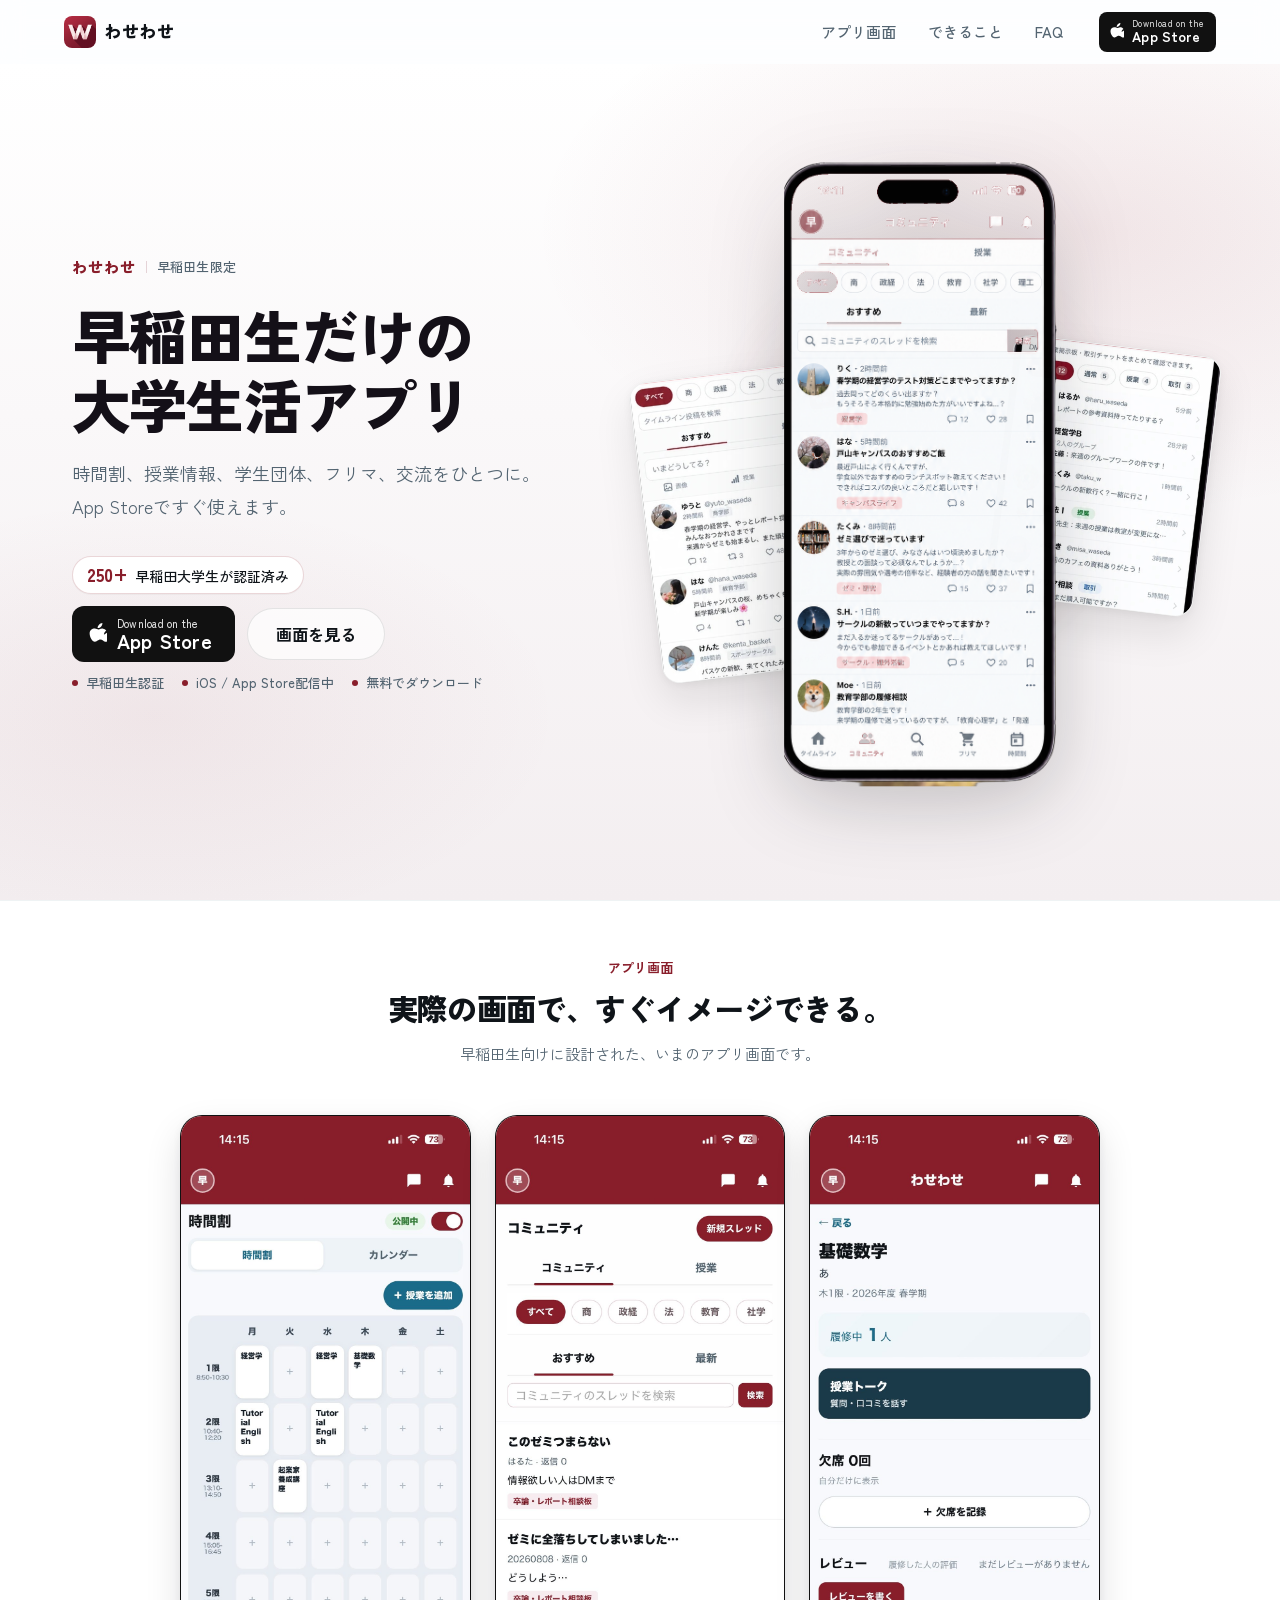
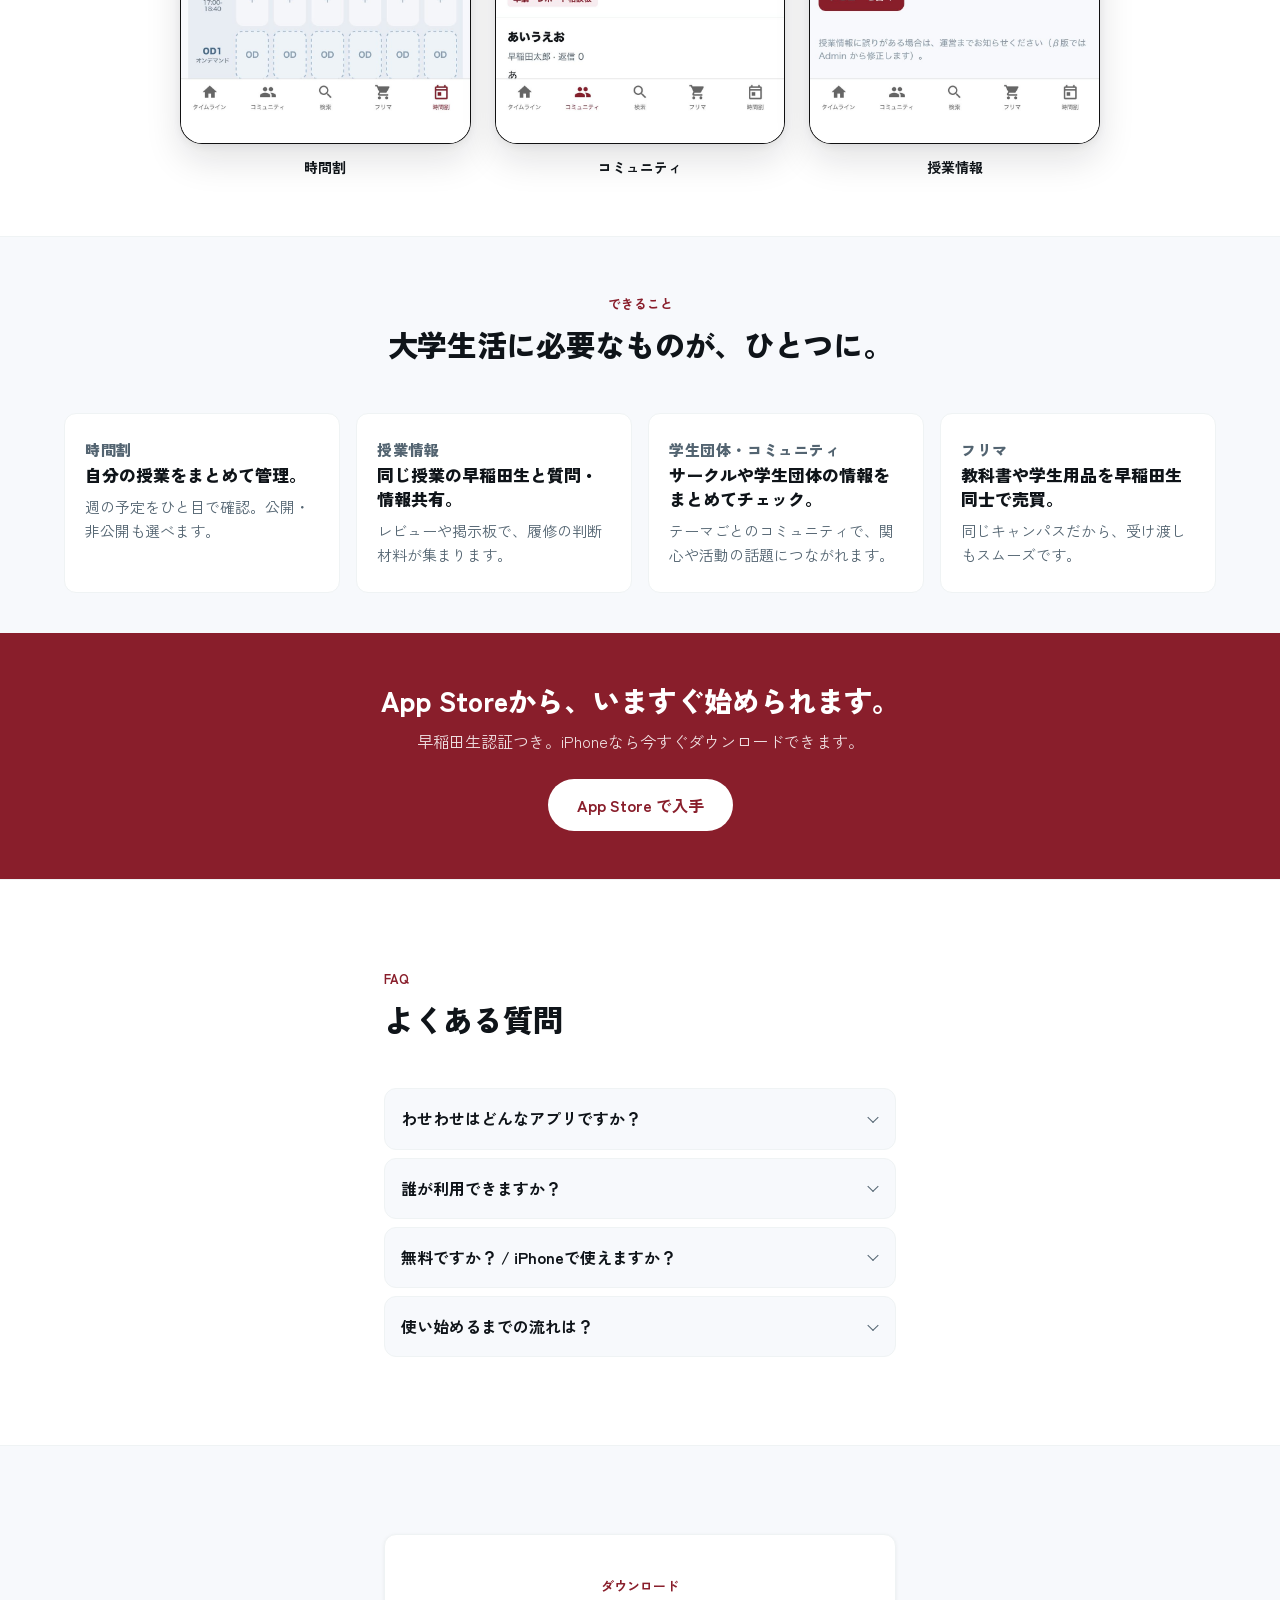
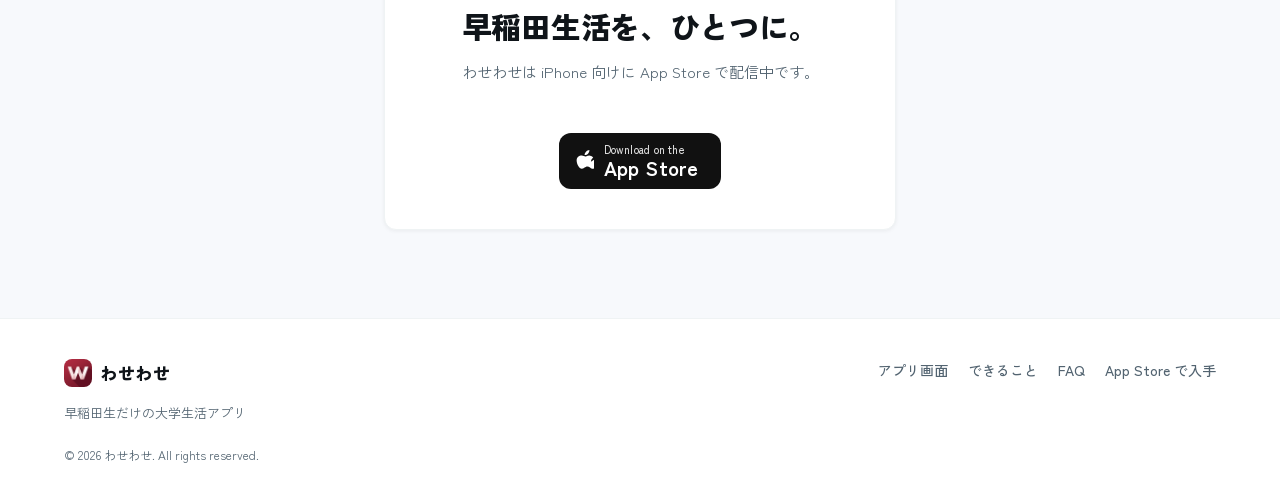
==== commit 0c710a32: "Make Hero social proof clearer next to the App Store CTA. Group the 250+ verified-student signal wit" ====
--- a/index.html
+++ b/index.html
@@ -58,8 +58,8 @@
   <link rel="preconnect" href="https://fonts.gstatic.com" crossorigin />
   <link href="https://fonts.googleapis.com/css2?family=Zen+Kaku+Gothic+New:wght@400;500;700;900&family=Noto+Sans+JP:wght@400;500;700&display=swap" rel="stylesheet" />
 
-  <link rel="stylesheet" href="./css/style.css?v=20261108cv1" />
-  <link rel="stylesheet" href="./css/animation.css?v=20261108cv1" />
+  <link rel="stylesheet" href="./css/style.css?v=20261108cv3" />
+  <link rel="stylesheet" href="./css/animation.css?v=20261108cv3" />
   <noscript>
     <style>
       .reveal { opacity: 1; transform: none; }
@@ -146,29 +146,32 @@
             App Storeですぐ使えます。
           </p>
 
-          <p class="social-proof" data-social-proof>
-            <strong class="social-proof__count" data-social-proof-count>250+</strong>
-            <span class="social-proof__text" data-social-proof-text>早稲田大学生が認証済み</span>
-          </p>
-
-          <div class="hero__actions">
-            <a
-              href="https://apps.apple.com/jp/app/%E3%82%8F%E3%81%9B%E3%82%8F%E3%81%9B/id6785786679"
-              class="store-cta store-cta--lg"
-              data-store-cta
-              data-cta-placement="hero"
-              target="_blank"
-              rel="noopener noreferrer"
-            >
-              <span class="store-cta__icon" aria-hidden="true">
-                <svg width="18" height="22" viewBox="0 0 14 17" fill="currentColor" aria-hidden="true"><path d="M11.6 9.1c0-2.1 1.7-3.1 1.8-3.2-1-1.4-2.5-1.6-3-1.7-1.3-.1-2.5.8-3.1.8-.7 0-1.7-.7-2.8-.7C2.3 4.4.5 5.6.5 8.1c0 1.6.6 3.3 1.4 4.5.7 1 1.5 2 2.6 2 .1 0 1.1-.1 2.2-1 .5-.4 1.3-.9 2.1-.9.8 0 1.5.4 2.1.9 1.1.9 1.3 1 2.1 1 1.1 0 1.9-1.1 2.6-2.1.8-1.1 1.1-2.2 1.1-2.2-.1 0-2-.8-2.1-3.2zM9.5 2.6C10.1 1.9 10.5.9 10.4 0c-.9 0-2 .6-2.6 1.3C7.1 2 6.6 3 6.7 3.9c1 .1 2-.5 2.8-1.3z"/></svg>
-              </span>
-              <span class="store-cta__text">
-                <span class="store-cta__eyebrow">Download on the</span>
-                <span class="store-cta__label">App Store</span>
-              </span>
-            </a>
-            <a href="#screens" class="btn btn--ghost btn--lg hero__secondary">画面を見る</a>
+          <!-- Social Proof + CTA: keep trust signal next to install action -->
+          <div class="hero__convert">
+            <p class="social-proof" data-social-proof role="status">
+              <strong class="social-proof__count" data-social-proof-count>250+</strong>
+              <span class="social-proof__text" data-social-proof-text>早稲田大学生が認証済み</span>
+            </p>
+
+            <div class="hero__actions">
+              <a
+                href="https://apps.apple.com/jp/app/%E3%82%8F%E3%81%9B%E3%82%8F%E3%81%9B/id6785786679"
+                class="store-cta store-cta--lg"
+                data-store-cta
+                data-cta-placement="hero"
+                target="_blank"
+                rel="noopener noreferrer"
+              >
+                <span class="store-cta__icon" aria-hidden="true">
+                  <svg width="18" height="22" viewBox="0 0 14 17" fill="currentColor" aria-hidden="true"><path d="M11.6 9.1c0-2.1 1.7-3.1 1.8-3.2-1-1.4-2.5-1.6-3-1.7-1.3-.1-2.5.8-3.1.8-.7 0-1.7-.7-2.8-.7C2.3 4.4.5 5.6.5 8.1c0 1.6.6 3.3 1.4 4.5.7 1 1.5 2 2.6 2 .1 0 1.1-.1 2.2-1 .5-.4 1.3-.9 2.1-.9.8 0 1.5.4 2.1.9 1.1.9 1.3 1 2.1 1 1.1 0 1.9-1.1 2.6-2.1.8-1.1 1.1-2.2 1.1-2.2-.1 0-2-.8-2.1-3.2zM9.5 2.6C10.1 1.9 10.5.9 10.4 0c-.9 0-2 .6-2.6 1.3C7.1 2 6.6 3 6.7 3.9c1 .1 2-.5 2.8-1.3z"/></svg>
+                </span>
+                <span class="store-cta__text">
+                  <span class="store-cta__eyebrow">Download on the</span>
+                  <span class="store-cta__label">App Store</span>
+                </span>
+              </a>
+              <a href="#screens" class="btn btn--ghost btn--lg hero__secondary">画面を見る</a>
+            </div>
           </div>
 
           <ul class="hero__facts">
--- a/css/style.css
+++ b/css/style.css
@@ -1981,19 +1981,32 @@
 /* =========================================================
    CV LP — Social proof / screen strip / feature grid
    ========================================================= */
+.hero__convert {
+  display: flex;
+  flex-direction: column;
+  align-items: center;
+  gap: 12px;
+  margin: 0 0 10px;
+}
+
 .social-proof {
   display: inline-flex;
   align-items: baseline;
   flex-wrap: wrap;
-  gap: 6px 10px;
-  margin: 0 0 22px;
-  padding: 8px 14px;
+  justify-content: center;
+  gap: 6px 8px;
+  margin: 0;
+  padding: 7px 14px;
   border-radius: var(--radius-pill);
-  background: var(--soft-bg);
-  border: 1px solid var(--soft-border);
+  /* Surface white so it stays readable on the soft hero wash */
+  background: var(--surface);
+  border: 1px solid rgba(137, 30, 43, 0.18);
+  box-shadow: 0 1px 0 rgba(15, 20, 25, 0.03);
   color: var(--text);
   font-size: 0.875rem;
   font-weight: 500;
+  line-height: 1.35;
+  max-width: 100%;
 }
 
 .social-proof__count {
@@ -2004,17 +2017,66 @@
   letter-spacing: -0.02em;
 }
 
+.social-proof__text {
+  color: var(--text);
+}
+
 .hero--cv .hero__copy {
   text-align: center;
 }
 
-.hero--cv .social-proof {
-  justify-content: center;
+.hero--cv .hero__convert .hero__actions {
+  margin-bottom: 0;
+  width: 100%;
+}
+
+/* Mobile ad traffic: keep brand / proof / CTA tight in the first viewport */
+@media (max-width: 767px) {
+  .hero--cv {
+    padding-top: max(16px, env(safe-area-inset-top, 0px));
+    padding-bottom: 28px;
+  }
+
+  .hero--cv .hero__eyebrow {
+    margin-bottom: 12px;
+  }
+
+  .hero--cv .hero__title {
+    margin-bottom: 12px;
+    font-size: clamp(1.875rem, 8.4vw, 2.5rem);
+  }
+
+  .hero--cv .hero__lead {
+    margin-bottom: 12px;
+    line-height: 1.7;
+  }
+
+  .hero--cv .hero__convert {
+    gap: 10px;
+    margin-bottom: 8px;
+  }
+
+  .hero--cv .hero__facts {
+    margin-top: 4px;
+    gap: 6px 14px;
+  }
+
+  .hero--cv .hero__inner {
+    gap: 28px;
+  }
+
+  .hero--cv .visual-stage--hero {
+    height: 520px;
+  }
 }
 
 @media (min-width: 960px) {
   .hero--cv .hero__copy {
     text-align: left;
+  }
+
+  .hero--cv .hero__convert {
+    align-items: flex-start;
   }
 
   .hero--cv .social-proof {
